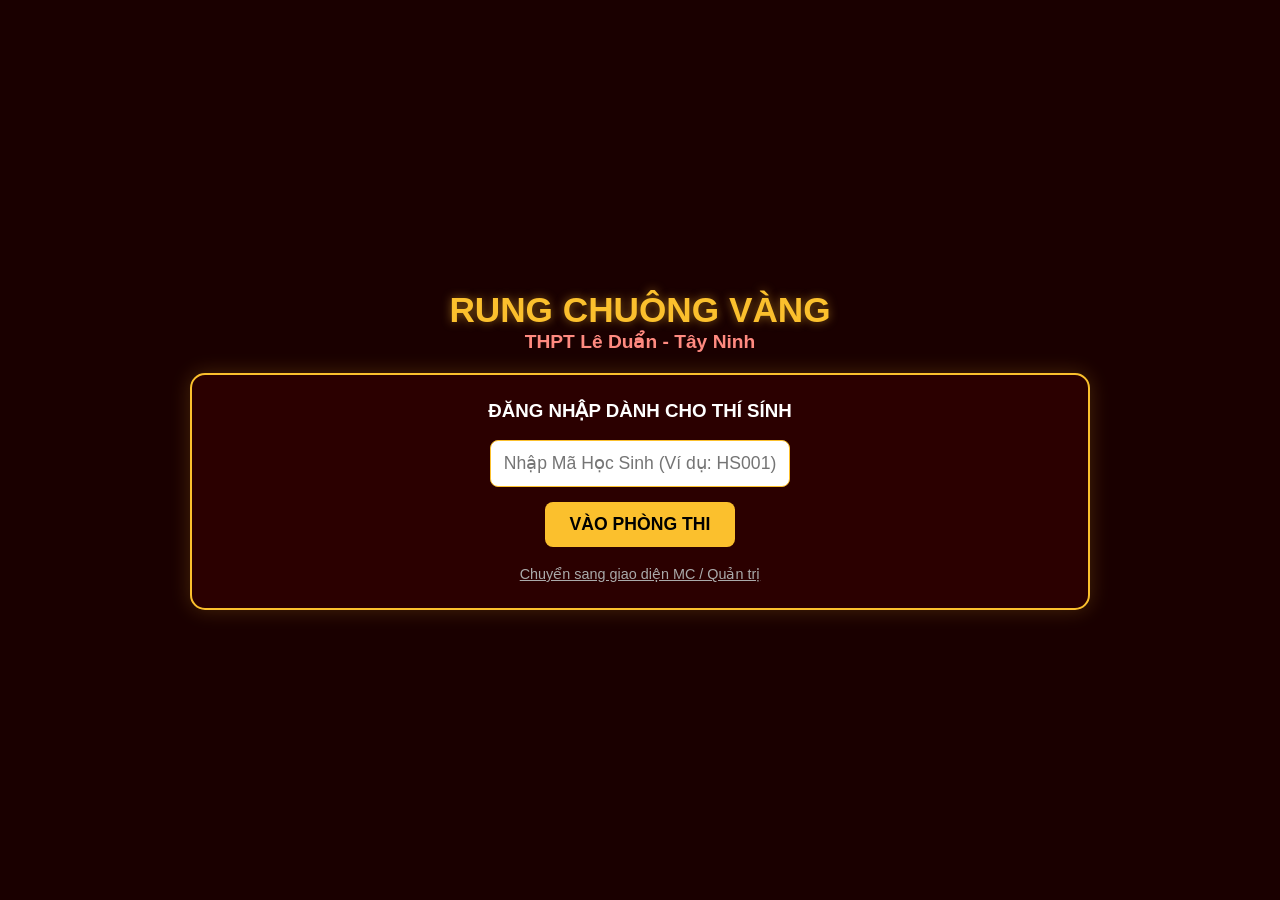
==== index.html @ fefe7822 "Add files via upload" ====
<!DOCTYPE html>
<html lang="vi">
<head>
  <meta charset="UTF-8">
  <meta name="viewport" content="width=device-width, initial-scale=1.0">
  <title>Rung Chuông Vàng - THPT Lê Duẩn</title>
  <style>
    :root {
      --primary: #d32f2f;
      --secondary: #fbc02d;
      --bg: #1a0000;
      --card-bg: #2b0000;
      --text: #ffffff;
    }
    * { box-sizing: border-box; margin: 0; padding: 0; font-family: 'Segoe UI', Tahoma, Geneva, Verdana, sans-serif; }
    body { background: var(--bg); color: var(--text); min-height: 100vh; display: flex; flex-direction: column; align-items: center; justify-content: center; }

    /* Header Gameshow */
    header { text-align: center; margin-bottom: 20px; }
    header h1 { color: var(--secondary); font-size: 2.2rem; text-shadow: 0 0 10px rgba(251, 192, 45, 0.5); text-transform: uppercase; }
    header h2 { font-size: 1.2rem; color: #ff8a80; }

    /* Cards */
    .container { width: 90%; max-width: 900px; background: var(--card-bg); border: 2px solid var(--secondary); border-radius: 15px; padding: 25px; box-shadow: 0 0 20px rgba(251, 192, 45, 0.2); }
    .hidden { display: none !important; }

    /* Login Form */
    .login-box { text-align: center; }
    .login-box input { padding: 12px; font-size: 1.1rem; border-radius: 8px; border: 1px solid var(--secondary); margin-bottom: 15px; width: 80%; max-width: 300px; text-align: center; }
    .btn { padding: 12px 25px; font-size: 1.1rem; font-weight: bold; background: var(--secondary); color: #000; border: none; border-radius: 8px; cursor: pointer; transition: 0.2s; }
    .btn:hover { background: #fdd835; transform: scale(1.05); }

    /* Timer */
    .timer-container { display: flex; justify-content: center; align-items: center; margin: 15px 0; }
    .timer-circle { width: 80px; height: 80px; border-radius: 50%; background: var(--primary); border: 4px solid var(--secondary); display: flex; justify-content: center; align-items: center; font-size: 2rem; font-weight: bold; color: var(--secondary); animation: pulse 1s infinite alternate; }
    @keyframes pulse { from { box-shadow: 0 0 5px var(--secondary); } to { box-shadow: 0 0 20px var(--secondary); } }

    /* Question Screen */
    .question-box { font-size: 1.3rem; margin-bottom: 20px; background: rgba(255,255,255,0.1); padding: 15px; border-radius: 8px; min-height: 80px; display: flex; align-items: center; justify-content: center; text-align: center; }
    .options-grid { display: grid; grid-template-columns: 1fr 1fr; gap: 15px; }
    .option-btn { padding: 15px; font-size: 1.1rem; background: rgba(255,255,255,0.05); border: 2px solid #555; color: white; border-radius: 8px; cursor: pointer; text-align: left; transition: 0.2s; }
    .option-btn:hover:not(:disabled) { border-color: var(--secondary); background: rgba(251, 192, 45, 0.2); }
    .option-btn.selected { background: var(--secondary); color: black; font-weight: bold; }

    /* Status Screen */
    .status-msg { text-align: center; font-size: 1.5rem; padding: 20px; color: var(--secondary); }
    .eliminated { color: #ff5252; font-weight: bold; }

    /* MC Dashboard Grid */
    .mc-grid { display: grid; grid-template-columns: repeat(10, 1fr); gap: 5px; margin-top: 15px; }
    .student-node { padding: 8px 2px; text-align: center; font-size: 0.75rem; border-radius: 4px; background: #333; }
    .student-node.active { background: #2e7d32; color: white; }
    .student-node.out { background: #c62828; color: #ffcdd2; text-decoration: line-through; }

    @media (max-width: 600px) {
      .options-grid { grid-template-columns: 1fr; }
      .mc-grid { grid-template-columns: repeat(5, 1fr); }
    }
  </style>
</head>
<body>

  <header>
    <h1>Rung Chuông Vàng</h1>
    <h2>THPT Lê Duẩn - Tây Ninh</h2>
  </header>

  <div class="container">
    <!-- 1. ĐĂNG NHẬP -->
    <div id="screen-login" class="login-box">
      <h3>ĐĂNG NHẬP DÀNH CHO THÍ SÍNH</h3>
      <br>
      <input type="text" id="input-maHS" placeholder="Nhập Mã Học Sinh (Ví dụ: HS001)" />
      <br>
      <button class="btn" onclick="login()">VÀO PHÒNG THI</button>
      <br><br>
      <a href="#" onclick="switchRole('mc')" style="color: #aaa; font-size: 0.9rem;">Chuyển sang giao diện MC / Quản trị</a>
    </div>

    <!-- 2. PHÒNG CHỜ THÍ SINH -->
    <div id="screen-waiting" class="status-msg hidden">
      <p>Chào mừng <span id="student-name" style="color:white;"></span>!</p>
      <p>Bạn đã vào phòng chờ. Vui lòng đợi MC bắt đầu hội thi...</p>
    </div>

    <!-- 3. MÀN HÌNH CÂU HỎI (HỌC SINH) -->
    <div id="screen-game" class="hidden">
      <div style="display: flex; justify-content: space-between; align-items: center;">
        <span id="student-info" style="font-weight: bold;"></span>
        <span id="game-round" style="color: var(--secondary); font-weight: bold;"></span>
      </div>
      
      <div class="timer-container">
        <div class="timer-circle" id="timer">10</div>
      </div>

      <div class="question-box" id="question-text">Đang tải câu hỏi...</div>

      <div class="options-grid">
        <button class="option-btn" id="opt-A" onclick="selectAnswer('A')">A. </button>
        <button class="option-btn" id="opt-B" onclick="selectAnswer('B')">B. </button>
        <button class="option-btn" id="opt-C" onclick="selectAnswer('C')">C. </button>
        <button class="option-btn" id="opt-D" onclick="selectAnswer('D')">D. </button>
      </div>
    </div>

    <!-- 4. THÔNG BÁO BỊ LOẠI -->
    <div id="screen-eliminated" class="status-msg hidden">
      <p class="eliminated">RẤT TIẾC! BẠN ĐÃ BỊ LOẠI KHỎI SÀN ĐẤU.</p>
      <p style="font-size: 1rem; color: #ccc; margin-top: 10px;">Hãy tiếp tục theo dõi các thí sinh còn lại cổ vũ hội thi!</p>
    </div>

    <!-- 5. MC DASHBOARD -->
    <div id="screen-mc" class="hidden">
      <h3 style="text-align: center; color: var(--secondary);">BẢNG ĐIỀU KHIỂN MC / QUẢN TRỊ</h3>
      <br>
      <div style="display: flex; gap: 10px; justify-content: center; flex-wrap: wrap;">
        <button class="btn" onclick="sendMcCmd('setGameStatus', 'PHONG_CHO')">Mở Phòng Cho</button>
        <button class="btn" onclick="sendMcCmd('setGameStatus', 'VONG_1')">Bắt Đầu Vòng 1</button>
        <button class="btn" onclick="sendMcCmd('setGameStatus', 'CHUNG_KET')">Bắt Đầu Chung Kết</button>
        <button class="btn" onclick="sendMcCmd('nextQuestion', '')">Qua Câu Tiếp Theo</button>
        <button class="btn" style="background:#c62828; color:white;" onclick="sendMcCmd('setGameStatus', 'KET_THUC')">Kết Thúc</button>
      </div>

      <hr style="margin: 20px 0; border-color: #555;">

      <div id="mc-question-info" style="background: rgba(255,255,255,0.05); padding: 10px; border-radius: 8px;">
        <p><strong>Câu hỏi hiện tại:</strong> <span id="mc-q-text">Chưa bắt đầu</span></p>
        <p style="color: #4caf50; font-weight: bold; margin-top: 5px;">Đáp án đúng: <span id="mc-q-ans">--</span></p>
      </div>

      <h4 style="margin-top: 15px;">Thống kê 100 thí sinh (<span id="mc-active-count" style="color: #4caf50;">0</span>/100 còn lại):</h4>
      <div class="mc-grid" id="mc-student-grid"></div>
    </div>
  </div>

  <script>
    // CẤU HÌNH WEB APP URL TỪ GOOGLE APPS SCRIPT
    const API_URL = "https://script.google.com/macros/s/AKfycbxqua5jHzPLiLduqP_1vqbJM1KBpzj8KWPZGkb1qnFoPgWL-9iX9zDyUSNIQiLd5U0pBw/exec";

    let currentStudent = null;
    let selectedAns = null;
    let currentQId = null;
    let pollInterval = null;
    let timerInterval = null;
    let isMC = false;

    // Chống gian lận: Phát hiện học sinh chuyển Tab/Thoát màn hình
    document.addEventListener("visibilitychange", function() {
      if (document.hidden && currentStudent && !isMC) {
        alert("CẢNH BÁO: Bạn đã rời màn hình thi! Hệ thống đã ghi nhận.");
      }
    });

    function switchRole(role) {
      if (role === 'mc') {
        isMC = true;
        showScreen('screen-mc');
        startPolling();
      }
    }

    async function login() {
      const maHS = document.getElementById("input-maHS").value.trim();
      if (!maHS) return alert("Vui lòng nhập Mã học sinh!");

      const res = await fetch(`${API_URL}?action=login&maHS=${maHS}`).then(r => r.json());
      if (res.status === "success") {
        currentStudent = res.student;
        document.getElementById("student-name").innerText = `${currentStudent.ten} (${currentStudent.lop})`;
        document.getElementById("student-info").innerText = `${currentStudent.ten} - ${currentStudent.maHS}`;
        showScreen('screen-waiting');
        startPolling();
      } else {
        alert(res.message);
      }
    }

    function startPolling() {
      if (pollInterval) clearInterval(pollInterval);
      pollInterval = setInterval(fetchGameState, 1500); // Check state mỗi 1.5 giây
    }

    async function fetchGameState() {
      if (isMC) {
        const data = await fetch(`${API_URL}?action=getMcDashboard`).then(r => r.json());
        if (data.status === "success") updateMcView(data);
        return;
      }

      const maHS = currentStudent ? currentStudent.maHS : "";
      const data = await fetch(`${API_URL}?action=getGameState&maHS=${maHS}`).then(r => r.json());

      if (data.status === "success") {
        if (data.studentStatus === "DA_LOAI") {
          showScreen('screen-eliminated');
          return;
        }

        if (data.gameStatus === "PHONG_CHO") {
          showScreen('screen-waiting');
        } else if (data.gameStatus === "VONG_1" || data.gameStatus === "CHUNG_KET") {
          showScreen('screen-game');
          document.getElementById("game-round").innerText = data.gameStatus === "VONG_1" ? "VÒNG 1" : "VÒNG CHUNG KẾT";
          updateQuestion(data);
        } else if (data.gameStatus === "KET_THUC") {
          alert("Hội thi đã kết thúc!");
        }
      }
    }

    function updateQuestion(data) {
      if (!data.question) return;

      if (currentQId !== data.question.id) {
        // Đổi câu hỏi mới -> Reset timer và lựa chọn
        currentQId = data.question.id;
        selectedAns = null;
        resetOptionStyles();

        document.getElementById("question-text").innerText = `Câu ${data.question.id}: ${data.question.noiDung}`;
        document.getElementById("opt-A").innerText = data.question.a;
        document.getElementById("opt-B").innerText = data.question.b;
        document.getElementById("opt-C").innerText = data.question.c;
        document.getElementById("opt-D").innerText = data.question.d;

        startTimer(data.startTime, data.serverTime);
      }
    }

    function startTimer(startTimeMs, serverTimeMs) {
      if (timerInterval) clearInterval(timerInterval);
      
      const duration = 10; // 10 giây
      
      timerInterval = setInterval(() => {
        const now = Date.now();
        const elapsed = Math.floor((now - startTimeMs) / 1000);
        const remaining = duration - elapsed;

        if (remaining >= 0) {
          document.getElementById("timer").innerText = remaining;
        } else {
          document.getElementById("timer").innerText = "0";
          clearInterval(timerInterval);
          disableOptions(); // Hết giờ khóa chọn
        }
      }, 500);
    }

    async function selectAnswer(ans) {
      if (selectedAns) return; // Chỉ được chọn 1 lần
      selectedAns = ans;

      // Highlight nút chọn
      document.getElementById(`opt-${ans}`).classList.add("selected");
      disableOptions();

      // Nộp đáp án lên Server
      await fetch(`${API_URL}?action=submitAnswer&maHS=${currentStudent.maHS}&questionId=${currentQId}&answer=${ans}`);
    }

    function resetOptionStyles() {
      ['A', 'B', 'C', 'D'].forEach(opt => {
        const btn = document.getElementById(`opt-${opt}`);
        btn.classList.remove("selected");
        btn.disabled = false;
      });
    }

    function disableOptions() {
      ['A', 'B', 'C', 'D'].forEach(opt => {
        document.getElementById(`opt-${opt}`).disabled = true;
      });
    }

    // Các hàm MC Control
    async function sendMcCmd(cmd, param) {
      await fetch(`${API_URL}?action=mcAction&cmd=${cmd}&param=${param}`);
      fetchGameState();
    }

    function updateMcView(data) {
      if (data.currentQuestion) {
        document.getElementById("mc-q-text").innerText = `Câu ${data.currentQuestion.id}: ${data.currentQuestion.noiDung}`;
        document.getElementById("mc-q-ans").innerText = data.currentQuestion.dapAnDung;
      }

      const grid = document.getElementById("mc-student-grid");
      grid.innerHTML = "";
      let activeCount = 0;

      data.students.forEach(s => {
        const div = document.createElement("div");
        const isActive = s.trangThai === "DANG_THI";
        if (isActive) activeCount++;

        div.className = `student-node ${isActive ? 'active' : 'out'}`;
        div.innerText = s.maHS;
        div.title = `${s.ten} - ${s.lop} (${s.diem} điểm)`;
        grid.appendChild(div);
      });

      document.getElementById("mc-active-count").innerText = activeCount;
    }

    function showScreen(screenId) {
      ['screen-login', 'screen-waiting', 'screen-game', 'screen-eliminated', 'screen-mc'].forEach(id => {
        document.getElementById(id).classList.add('hidden');
      });
      document.getElementById(screenId).classList.remove('hidden');
    }
  </script>
</body>
</html>
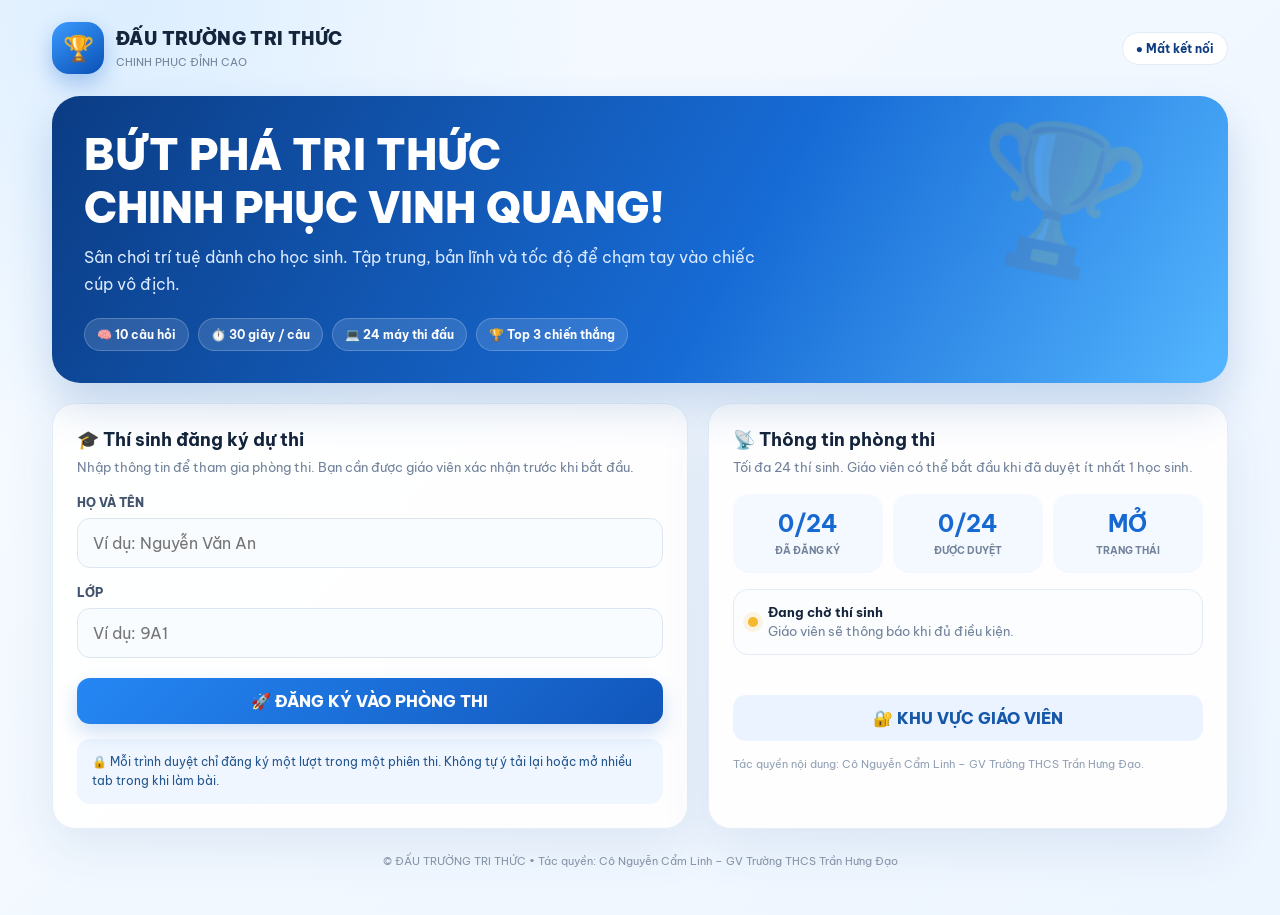
==== commit a00f46e3: "Add files via upload" ====
--- a/index.html
+++ b/index.html
@@ -1,315 +1,103 @@
-<!DOCTYPE html>
-<html lang="vi">
-<head>
-  <meta charset="UTF-8">
-  <meta name="viewport" content="width=device-width, initial-scale=1.0">
-  <title>Rung Chuông Vàng - THPT Lê Duẩn</title>
-  <style>
-    :root {
-      --primary: #d32f2f;
-      --secondary: #fbc02d;
-      --bg: #1a0000;
-      --card-bg: #2b0000;
-      --text: #ffffff;
-    }
-    * { box-sizing: border-box; margin: 0; padding: 0; font-family: 'Segoe UI', Tahoma, Geneva, Verdana, sans-serif; }
-    body { background: var(--bg); color: var(--text); min-height: 100vh; display: flex; flex-direction: column; align-items: center; justify-content: center; }
-
-    /* Header Gameshow */
-    header { text-align: center; margin-bottom: 20px; }
-    header h1 { color: var(--secondary); font-size: 2.2rem; text-shadow: 0 0 10px rgba(251, 192, 45, 0.5); text-transform: uppercase; }
-    header h2 { font-size: 1.2rem; color: #ff8a80; }
-
-    /* Cards */
-    .container { width: 90%; max-width: 900px; background: var(--card-bg); border: 2px solid var(--secondary); border-radius: 15px; padding: 25px; box-shadow: 0 0 20px rgba(251, 192, 45, 0.2); }
-    .hidden { display: none !important; }
-
-    /* Login Form */
-    .login-box { text-align: center; }
-    .login-box input { padding: 12px; font-size: 1.1rem; border-radius: 8px; border: 1px solid var(--secondary); margin-bottom: 15px; width: 80%; max-width: 300px; text-align: center; }
-    .btn { padding: 12px 25px; font-size: 1.1rem; font-weight: bold; background: var(--secondary); color: #000; border: none; border-radius: 8px; cursor: pointer; transition: 0.2s; }
-    .btn:hover { background: #fdd835; transform: scale(1.05); }
-
-    /* Timer */
-    .timer-container { display: flex; justify-content: center; align-items: center; margin: 15px 0; }
-    .timer-circle { width: 80px; height: 80px; border-radius: 50%; background: var(--primary); border: 4px solid var(--secondary); display: flex; justify-content: center; align-items: center; font-size: 2rem; font-weight: bold; color: var(--secondary); animation: pulse 1s infinite alternate; }
-    @keyframes pulse { from { box-shadow: 0 0 5px var(--secondary); } to { box-shadow: 0 0 20px var(--secondary); } }
-
-    /* Question Screen */
-    .question-box { font-size: 1.3rem; margin-bottom: 20px; background: rgba(255,255,255,0.1); padding: 15px; border-radius: 8px; min-height: 80px; display: flex; align-items: center; justify-content: center; text-align: center; }
-    .options-grid { display: grid; grid-template-columns: 1fr 1fr; gap: 15px; }
-    .option-btn { padding: 15px; font-size: 1.1rem; background: rgba(255,255,255,0.05); border: 2px solid #555; color: white; border-radius: 8px; cursor: pointer; text-align: left; transition: 0.2s; }
-    .option-btn:hover:not(:disabled) { border-color: var(--secondary); background: rgba(251, 192, 45, 0.2); }
-    .option-btn.selected { background: var(--secondary); color: black; font-weight: bold; }
-
-    /* Status Screen */
-    .status-msg { text-align: center; font-size: 1.5rem; padding: 20px; color: var(--secondary); }
-    .eliminated { color: #ff5252; font-weight: bold; }
-
-    /* MC Dashboard Grid */
-    .mc-grid { display: grid; grid-template-columns: repeat(10, 1fr); gap: 5px; margin-top: 15px; }
-    .student-node { padding: 8px 2px; text-align: center; font-size: 0.75rem; border-radius: 4px; background: #333; }
-    .student-node.active { background: #2e7d32; color: white; }
-    .student-node.out { background: #c62828; color: #ffcdd2; text-decoration: line-through; }
-
-    @media (max-width: 600px) {
-      .options-grid { grid-template-columns: 1fr; }
-      .mc-grid { grid-template-columns: repeat(5, 1fr); }
-    }
-  </style>
-</head>
-<body>
-
-  <header>
-    <h1>Rung Chuông Vàng</h1>
-    <h2>THPT Lê Duẩn - Tây Ninh</h2>
-  </header>
-
-  <div class="container">
-    <!-- 1. ĐĂNG NHẬP -->
-    <div id="screen-login" class="login-box">
-      <h3>ĐĂNG NHẬP DÀNH CHO THÍ SÍNH</h3>
-      <br>
-      <input type="text" id="input-maHS" placeholder="Nhập Mã Học Sinh (Ví dụ: HS001)" />
-      <br>
-      <button class="btn" onclick="login()">VÀO PHÒNG THI</button>
-      <br><br>
-      <a href="#" onclick="switchRole('mc')" style="color: #aaa; font-size: 0.9rem;">Chuyển sang giao diện MC / Quản trị</a>
-    </div>
-
-    <!-- 2. PHÒNG CHỜ THÍ SINH -->
-    <div id="screen-waiting" class="status-msg hidden">
-      <p>Chào mừng <span id="student-name" style="color:white;"></span>!</p>
-      <p>Bạn đã vào phòng chờ. Vui lòng đợi MC bắt đầu hội thi...</p>
-    </div>
-
-    <!-- 3. MÀN HÌNH CÂU HỎI (HỌC SINH) -->
-    <div id="screen-game" class="hidden">
-      <div style="display: flex; justify-content: space-between; align-items: center;">
-        <span id="student-info" style="font-weight: bold;"></span>
-        <span id="game-round" style="color: var(--secondary); font-weight: bold;"></span>
-      </div>
-      
-      <div class="timer-container">
-        <div class="timer-circle" id="timer">10</div>
-      </div>
-
-      <div class="question-box" id="question-text">Đang tải câu hỏi...</div>
-
-      <div class="options-grid">
-        <button class="option-btn" id="opt-A" onclick="selectAnswer('A')">A. </button>
-        <button class="option-btn" id="opt-B" onclick="selectAnswer('B')">B. </button>
-        <button class="option-btn" id="opt-C" onclick="selectAnswer('C')">C. </button>
-        <button class="option-btn" id="opt-D" onclick="selectAnswer('D')">D. </button>
-      </div>
-    </div>
-
-    <!-- 4. THÔNG BÁO BỊ LOẠI -->
-    <div id="screen-eliminated" class="status-msg hidden">
-      <p class="eliminated">RẤT TIẾC! BẠN ĐÃ BỊ LOẠI KHỎI SÀN ĐẤU.</p>
-      <p style="font-size: 1rem; color: #ccc; margin-top: 10px;">Hãy tiếp tục theo dõi các thí sinh còn lại cổ vũ hội thi!</p>
-    </div>
-
-    <!-- 5. MC DASHBOARD -->
-    <div id="screen-mc" class="hidden">
-      <h3 style="text-align: center; color: var(--secondary);">BẢNG ĐIỀU KHIỂN MC / QUẢN TRỊ</h3>
-      <br>
-      <div style="display: flex; gap: 10px; justify-content: center; flex-wrap: wrap;">
-        <button class="btn" onclick="sendMcCmd('setGameStatus', 'PHONG_CHO')">Mở Phòng Cho</button>
-        <button class="btn" onclick="sendMcCmd('setGameStatus', 'VONG_1')">Bắt Đầu Vòng 1</button>
-        <button class="btn" onclick="sendMcCmd('setGameStatus', 'CHUNG_KET')">Bắt Đầu Chung Kết</button>
-        <button class="btn" onclick="sendMcCmd('nextQuestion', '')">Qua Câu Tiếp Theo</button>
-        <button class="btn" style="background:#c62828; color:white;" onclick="sendMcCmd('setGameStatus', 'KET_THUC')">Kết Thúc</button>
-      </div>
-
-      <hr style="margin: 20px 0; border-color: #555;">
-
-      <div id="mc-question-info" style="background: rgba(255,255,255,0.05); padding: 10px; border-radius: 8px;">
-        <p><strong>Câu hỏi hiện tại:</strong> <span id="mc-q-text">Chưa bắt đầu</span></p>
-        <p style="color: #4caf50; font-weight: bold; margin-top: 5px;">Đáp án đúng: <span id="mc-q-ans">--</span></p>
-      </div>
-
-      <h4 style="margin-top: 15px;">Thống kê 100 thí sinh (<span id="mc-active-count" style="color: #4caf50;">0</span>/100 còn lại):</h4>
-      <div class="mc-grid" id="mc-student-grid"></div>
-    </div>
-  </div>
-
-  <script>
-    // CẤU HÌNH WEB APP URL TỪ GOOGLE APPS SCRIPT
-    const API_URL = "https://script.google.com/macros/s/AKfycbxqua5jHzPLiLduqP_1vqbJM1KBpzj8KWPZGkb1qnFoPgWL-9iX9zDyUSNIQiLd5U0pBw/exec";
-
-    let currentStudent = null;
-    let selectedAns = null;
-    let currentQId = null;
-    let pollInterval = null;
-    let timerInterval = null;
-    let isMC = false;
-
-    // Chống gian lận: Phát hiện học sinh chuyển Tab/Thoát màn hình
-    document.addEventListener("visibilitychange", function() {
-      if (document.hidden && currentStudent && !isMC) {
-        alert("CẢNH BÁO: Bạn đã rời màn hình thi! Hệ thống đã ghi nhận.");
-      }
-    });
-
-    function switchRole(role) {
-      if (role === 'mc') {
-        isMC = true;
-        showScreen('screen-mc');
-        startPolling();
-      }
-    }
-
-    async function login() {
-      const maHS = document.getElementById("input-maHS").value.trim();
-      if (!maHS) return alert("Vui lòng nhập Mã học sinh!");
-
-      const res = await fetch(`${API_URL}?action=login&maHS=${maHS}`).then(r => r.json());
-      if (res.status === "success") {
-        currentStudent = res.student;
-        document.getElementById("student-name").innerText = `${currentStudent.ten} (${currentStudent.lop})`;
-        document.getElementById("student-info").innerText = `${currentStudent.ten} - ${currentStudent.maHS}`;
-        showScreen('screen-waiting');
-        startPolling();
-      } else {
-        alert(res.message);
-      }
-    }
-
-    function startPolling() {
-      if (pollInterval) clearInterval(pollInterval);
-      pollInterval = setInterval(fetchGameState, 1500); // Check state mỗi 1.5 giây
-    }
-
-    async function fetchGameState() {
-      if (isMC) {
-        const data = await fetch(`${API_URL}?action=getMcDashboard`).then(r => r.json());
-        if (data.status === "success") updateMcView(data);
-        return;
-      }
-
-      const maHS = currentStudent ? currentStudent.maHS : "";
-      const data = await fetch(`${API_URL}?action=getGameState&maHS=${maHS}`).then(r => r.json());
-
-      if (data.status === "success") {
-        if (data.studentStatus === "DA_LOAI") {
-          showScreen('screen-eliminated');
-          return;
-        }
-
-        if (data.gameStatus === "PHONG_CHO") {
-          showScreen('screen-waiting');
-        } else if (data.gameStatus === "VONG_1" || data.gameStatus === "CHUNG_KET") {
-          showScreen('screen-game');
-          document.getElementById("game-round").innerText = data.gameStatus === "VONG_1" ? "VÒNG 1" : "VÒNG CHUNG KẾT";
-          updateQuestion(data);
-        } else if (data.gameStatus === "KET_THUC") {
-          alert("Hội thi đã kết thúc!");
-        }
-      }
-    }
-
-    function updateQuestion(data) {
-      if (!data.question) return;
-
-      if (currentQId !== data.question.id) {
-        // Đổi câu hỏi mới -> Reset timer và lựa chọn
-        currentQId = data.question.id;
-        selectedAns = null;
-        resetOptionStyles();
-
-        document.getElementById("question-text").innerText = `Câu ${data.question.id}: ${data.question.noiDung}`;
-        document.getElementById("opt-A").innerText = data.question.a;
-        document.getElementById("opt-B").innerText = data.question.b;
-        document.getElementById("opt-C").innerText = data.question.c;
-        document.getElementById("opt-D").innerText = data.question.d;
-
-        startTimer(data.startTime, data.serverTime);
-      }
-    }
-
-    function startTimer(startTimeMs, serverTimeMs) {
-      if (timerInterval) clearInterval(timerInterval);
-      
-      const duration = 10; // 10 giây
-      
-      timerInterval = setInterval(() => {
-        const now = Date.now();
-        const elapsed = Math.floor((now - startTimeMs) / 1000);
-        const remaining = duration - elapsed;
-
-        if (remaining >= 0) {
-          document.getElementById("timer").innerText = remaining;
-        } else {
-          document.getElementById("timer").innerText = "0";
-          clearInterval(timerInterval);
-          disableOptions(); // Hết giờ khóa chọn
-        }
-      }, 500);
-    }
-
-    async function selectAnswer(ans) {
-      if (selectedAns) return; // Chỉ được chọn 1 lần
-      selectedAns = ans;
-
-      // Highlight nút chọn
-      document.getElementById(`opt-${ans}`).classList.add("selected");
-      disableOptions();
-
-      // Nộp đáp án lên Server
-      await fetch(`${API_URL}?action=submitAnswer&maHS=${currentStudent.maHS}&questionId=${currentQId}&answer=${ans}`);
-    }
-
-    function resetOptionStyles() {
-      ['A', 'B', 'C', 'D'].forEach(opt => {
-        const btn = document.getElementById(`opt-${opt}`);
-        btn.classList.remove("selected");
-        btn.disabled = false;
-      });
-    }
-
-    function disableOptions() {
-      ['A', 'B', 'C', 'D'].forEach(opt => {
-        document.getElementById(`opt-${opt}`).disabled = true;
-      });
-    }
-
-    // Các hàm MC Control
-    async function sendMcCmd(cmd, param) {
-      await fetch(`${API_URL}?action=mcAction&cmd=${cmd}&param=${param}`);
-      fetchGameState();
-    }
-
-    function updateMcView(data) {
-      if (data.currentQuestion) {
-        document.getElementById("mc-q-text").innerText = `Câu ${data.currentQuestion.id}: ${data.currentQuestion.noiDung}`;
-        document.getElementById("mc-q-ans").innerText = data.currentQuestion.dapAnDung;
-      }
-
-      const grid = document.getElementById("mc-student-grid");
-      grid.innerHTML = "";
-      let activeCount = 0;
-
-      data.students.forEach(s => {
-        const div = document.createElement("div");
-        const isActive = s.trangThai === "DANG_THI";
-        if (isActive) activeCount++;
-
-        div.className = `student-node ${isActive ? 'active' : 'out'}`;
-        div.innerText = s.maHS;
-        div.title = `${s.ten} - ${s.lop} (${s.diem} điểm)`;
-        grid.appendChild(div);
-      });
-
-      document.getElementById("mc-active-count").innerText = activeCount;
-    }
-
-    function showScreen(screenId) {
-      ['screen-login', 'screen-waiting', 'screen-game', 'screen-eliminated', 'screen-mc'].forEach(id => {
-        document.getElementById(id).classList.add('hidden');
-      });
-      document.getElementById(screenId).classList.remove('hidden');
-    }
-  </script>
-</body>
-</html>+<!DOCTYPE html>
+<html lang="vi">
+<head>
+<meta charset="UTF-8"><meta name="viewport" content="width=device-width,initial-scale=1">
+<meta name="theme-color" content="#1266d5">
+<title>Tin Học GV Ng Cẩm Linh</title>
+<link rel="preconnect" href="https://fonts.googleapis.com">
+<link href="https://fonts.googleapis.com/css2?family=Be+Vietnam+Pro:wght@400;500;600;700;800;900&display=swap" rel="stylesheet">
+<style>
+:root{--blue:#1769d2;--deep:#0d3c83;--sky:#eaf4ff;--ink:#14243b;--muted:#71829a;--line:#e3ebf5;--white:#fff;--green:#16a36a;--red:#e34d5b;--gold:#f6b928;--shadow:0 18px 50px #174d8b18}
+*{box-sizing:border-box}body{margin:0;font-family:'Be Vietnam Pro',sans-serif;color:var(--ink);background:radial-gradient(circle at 10% 0,#dceeff 0,transparent 32%),linear-gradient(135deg,#f7fbff,#edf5ff);min-height:100vh}
+button,input,select{font:inherit}button{cursor:pointer;border:0}.hidden{display:none!important}.wrap{max-width:1220px;margin:auto;padding:22px}.top{display:flex;align-items:center;justify-content:space-between;gap:14px;margin-bottom:22px}.brand{display:flex;align-items:center;gap:12px}.logo{width:52px;height:52px;border-radius:17px;background:linear-gradient(145deg,#3b9bff,#0950b5);color:#fff;display:grid;place-items:center;font-size:25px;box-shadow:0 9px 22px #1769d255}.brand h1{font-size:18px;margin:0;font-weight:900;letter-spacing:.4px}.brand small{color:var(--muted);font-size:11px}.pill{padding:8px 13px;border-radius:30px;background:#fff;border:1px solid var(--line);font-size:12px;color:var(--deep);font-weight:700}.hero{background:linear-gradient(120deg,#0b3c84,#176bd5 58%,#54b6ff);color:#fff;border-radius:28px;padding:32px;position:relative;overflow:hidden;box-shadow:0 22px 45px #1556a633}.hero:after{content:"🏆";position:absolute;right:7%;top:10px;font-size:140px;opacity:.15;transform:rotate(12deg)}.hero h2{font-size:clamp(25px,4vw,42px);margin:0 0 10px;font-weight:900;max-width:720px}.hero p{margin:0;color:#dbeaff;max-width:680px;line-height:1.7}.hero-tags{display:flex;gap:9px;flex-wrap:wrap;margin-top:20px}.hero-tags span{background:#ffffff20;border:1px solid #ffffff35;padding:8px 12px;border-radius:30px;font-size:12px;font-weight:700}
+.grid{display:grid;grid-template-columns:1.1fr .9fr;gap:20px;margin-top:20px}.card{background:#ffffffed;border:1px solid #e4edf8;border-radius:23px;padding:24px;box-shadow:var(--shadow)}.card h3{margin:0 0 6px;font-size:18px}.sub{color:var(--muted);font-size:13px;line-height:1.6}.field{margin-top:17px}.field label{display:block;font-size:12px;font-weight:800;margin-bottom:8px;color:#42546d}.field input,.field select{width:100%;border:1px solid #dce6f2;border-radius:13px;padding:14px 15px;outline:none;background:#f9fcff;color:var(--ink)}.field input:focus,.field select:focus{border-color:#5b9be9;box-shadow:0 0 0 4px #1769d215}.btn{padding:13px 18px;border-radius:13px;font-weight:800;transition:.2s;display:inline-flex;align-items:center;justify-content:center;gap:8px}.btn:hover{transform:translateY(-2px)}.primary{background:linear-gradient(135deg,#2587f4,#1156bb);color:white;box-shadow:0 9px 20px #1769d233}.soft{background:#eaf3ff;color:#1557a8}.danger{background:#fff0f1;color:#c13c4b}.success{background:#e8f8f0;color:#13784c}.full{width:100%;margin-top:20px}.notice{padding:13px 15px;border-radius:13px;background:#eff6ff;color:#24568e;font-size:12px;line-height:1.6;margin-top:15px}.status{display:flex;align-items:center;gap:10px;padding:14px;border:1px solid var(--line);border-radius:15px;margin-top:16px;background:#fbfdff}.dot{width:10px;height:10px;border-radius:50%;background:#f5b82e;box-shadow:0 0 0 5px #f5b82e22}.status strong{display:block;font-size:13px}.status small{color:var(--muted)}.stats{display:grid;grid-template-columns:repeat(3,1fr);gap:10px;margin-top:16px}.stat{padding:15px;border-radius:16px;background:#f4f8ff;text-align:center}.stat b{font-size:23px;color:var(--blue);display:block}.stat small{font-size:10px;color:var(--muted);font-weight:700}
+.waiting{text-align:center;padding:35px 20px}.pulse{width:74px;height:74px;margin:0 auto 18px;border-radius:24px;background:linear-gradient(145deg,#dff0ff,#fff);display:grid;place-items:center;font-size:34px;box-shadow:0 10px 30px #1769d222;animation:bob 2s infinite}@keyframes bob{50%{transform:translateY(-7px)}}.waiting h2{margin:0 0 8px}.waiting p{color:var(--muted);font-size:13px}
+.exam-head{display:flex;align-items:center;justify-content:space-between;gap:12px;flex-wrap:wrap}.student-chip{background:#edf5ff;border-radius:13px;padding:10px 14px;font-size:12px;font-weight:800;color:#1757a6}.timer{width:88px;height:88px;border-radius:50%;background:conic-gradient(var(--blue) var(--progress,100%),#e7eff9 0);display:grid;place-items:center;position:relative}.timer:before{content:"";position:absolute;inset:7px;border-radius:50%;background:white}.timer b{z-index:1;font-size:25px;color:var(--deep)}.qbar{height:8px;background:#eaf0f8;border-radius:20px;overflow:hidden;margin:20px 0}.qbar span{height:100%;display:block;background:linear-gradient(90deg,#3ba1ff,#1260c6);border-radius:20px;transition:width .3s}.qtitle{font-size:clamp(19px,3vw,27px);line-height:1.5;margin:22px 0;font-weight:800}.answers{display:grid;grid-template-columns:1fr 1fr;gap:13px}.answer{border:2px solid #e4edf8;border-radius:17px;background:#fbfdff;padding:17px;text-align:left;display:flex;gap:12px;align-items:center;min-height:72px;font-weight:700;color:#253b57;transition:.18s}.answer:hover{border-color:#8bbaf1;transform:translateY(-2px)}.answer .letter{width:34px;height:34px;flex:0 0 34px;border-radius:11px;background:#eaf3ff;color:#1765c6;display:grid;place-items:center;font-weight:900}.answer.selected{border-color:#1769d2;background:#edf6ff;box-shadow:0 0 0 3px #1769d21a}.answer:disabled{cursor:default}.exam-foot{display:flex;justify-content:space-between;align-items:center;gap:10px;margin-top:20px}.admin-layout{display:grid;grid-template-columns:220px 1fr;gap:18px}.side{background:linear-gradient(160deg,#0d3c83,#176bd5);border-radius:22px;padding:22px;color:white}.side h3{font-size:15px}.side p{font-size:12px;color:#d6e7ff;line-height:1.6}.admin-main{min-width:0}.toolbar{display:flex;gap:10px;flex-wrap:wrap;align-items:center;justify-content:space-between;margin-bottom:15px}.tablewrap{overflow:auto;border:1px solid var(--line);border-radius:15px}table{width:100%;border-collapse:collapse;min-width:620px}th,td{text-align:left;padding:12px 13px;border-bottom:1px solid #edf1f6;font-size:12px}th{background:#f4f8fd;color:#53667f;font-weight:800}td{background:#fff}.tag{padding:5px 9px;border-radius:30px;font-size:10px;font-weight:800;background:#fff4d8;color:#946500}.tag.ok{background:#e8f8ef;color:#14794d}.tag.no{background:#fff0f1;color:#bf3947}.actions{display:flex;gap:6px}.mini{padding:7px 9px;border-radius:9px;font-size:11px;font-weight:800}.result-podium{display:grid;grid-template-columns:1fr 1.1fr 1fr;gap:12px;align-items:end;margin:25px auto;max-width:760px}.pod{border-radius:20px 20px 14px 14px;text-align:center;padding:20px 10px;background:linear-gradient(180deg,#f5f9ff,#e7f1ff);border:1px solid #dbe9f9}.pod.first{padding-top:35px;background:linear-gradient(180deg,#fff7dc,#ffedaa);min-height:210px}.pod.second{min-height:170px}.pod.third{min-height:145px}.pod .cup{font-size:45px}.pod b{display:block;font-size:13px;margin:8px 0}.pod small{color:#64748b;font-size:11px}.muted{color:var(--muted)}.toast{position:fixed;bottom:20px;left:50%;transform:translate(-50%,20px);background:#14243b;color:#fff;padding:13px 18px;border-radius:13px;font-size:12px;opacity:0;pointer-events:none;transition:.25s;z-index:99;box-shadow:var(--shadow)}.toast.show{opacity:1;transform:translate(-50%,0)}.footer{text-align:center;color:#8493a7;font-size:11px;padding:25px}.copyright{font-size:11px;color:#91a0b4}
+@media(max-width:800px){.grid,.admin-layout{grid-template-columns:1fr}.side{display:none}.answers{grid-template-columns:1fr}.hero{padding:25px}.hero:after{right:-10px;font-size:100px}.wrap{padding:14px}.card{padding:19px}.result-podium{gap:6px}.pod{padding:14px 5px}.pod .cup{font-size:34px}}
+</style></head>
+<body><div class="wrap">
+<header class="top"><div class="brand"><div class="logo">🏆</div><div><h1>ĐẤU TRƯỜNG TRI THỨC</h1><small>CHINH PHỤC ĐỈNH CAO</small></div></div><div class="pill" id="connection">● Đang kết nối</div></header>
+<section id="home">
+  <div class="hero"><h2>BỨT PHÁ TRI THỨC<br>CHINH PHỤC VINH QUANG!</h2><p>Sân chơi trí tuệ dành cho học sinh. Tập trung, bản lĩnh và tốc độ để chạm tay vào chiếc cúp vô địch.</p><div class="hero-tags"><span>🧠 10 câu hỏi</span><span>⏱️ 30 giây / câu</span><span>💻 24 máy thi đấu</span><span>🏆 Top 3 chiến thắng</span></div></div>
+  <div class="grid">
+    <div class="card"><h3>🎓 Thí sinh đăng ký dự thi</h3><div class="sub">Nhập thông tin để tham gia phòng thi. Bạn cần được giáo viên xác nhận trước khi bắt đầu.</div>
+      <div class="field"><label>HỌ VÀ TÊN</label><input id="studentName" maxlength="70" placeholder="Ví dụ: Nguyễn Văn An" autocomplete="name"></div>
+      <div class="field"><label>LỚP</label><input id="studentClass" maxlength="20" placeholder="Ví dụ: 9A1"></div>
+      <button class="btn primary full" id="joinBtn" onclick="joinGame()">🚀 ĐĂNG KÝ VÀO PHÒNG THI</button>
+      <div class="notice">🔒 Mỗi trình duyệt chỉ đăng ký một lượt trong một phiên thi. Không tự ý tải lại hoặc mở nhiều tab trong khi làm bài.</div>
+      <div id="joinStatus" class="status hidden"><span class="dot"></span><div><strong>Đang chờ xác nhận</strong><small>Giữ nguyên trang này để giáo viên duyệt.</small></div></div>
+    </div>
+    <div class="card"><h3>📡 Thông tin phòng thi</h3><div class="sub">Tối đa 24 thí sinh. Giáo viên có thể bắt đầu khi đã duyệt ít nhất 1 học sinh.</div>
+      <div class="stats"><div class="stat"><b id="countJoined">0/24</b><small>ĐÃ ĐĂNG KÝ</small></div><div class="stat"><b id="countApproved">0/24</b><small>ĐƯỢC DUYỆT</small></div><div class="stat"><b id="roomState">MỞ</b><small>TRẠNG THÁI</small></div></div>
+      <div class="status"><span class="dot" id="roomDot"></span><div><strong id="roomMessage">Đang chờ thí sinh</strong><small id="roomSub">Giáo viên sẽ thông báo khi đủ điều kiện.</small></div></div>
+      <div style="margin-top:20px"><button class="btn soft full" onclick="showTeacherLogin()">🔐 KHU VỰC GIÁO VIÊN</button></div>
+      <div class="copyright" style="margin-top:16px">Tác quyền nội dung: Cô Nguyễn Cẩm Linh – GV Trường THCS Trần Hưng Đạo.</div>
+    </div>
+  </div>
+</section>
+
+<section id="waiting" class="card waiting hidden"><div class="pulse">⏳</div><h2 id="waitingTitle">Bạn đã đăng ký thành công!</h2><p id="waitingText">Vui lòng chờ giáo viên xác nhận. Không đóng trình duyệt.</p><div class="pill" id="waitingName">Thí sinh</div></section>
+
+<section id="exam" class="card hidden">
+  <div class="exam-head"><div><div class="student-chip" id="examStudent">👤 Thí sinh</div><div class="sub" style="margin-top:8px" id="examMeta">Câu 1/10 • Đấu trường tri thức</div></div><div style="text-align:center"><div class="timer" id="timer"><b id="timeLeft">30</b></div><small class="muted">GIÂY CÒN LẠI</small></div></div>
+  <div class="qbar"><span id="progress" style="width:10%"></span></div>
+  <div class="qtitle" id="questionText">Đang tải câu hỏi...</div><div class="answers" id="answers"></div>
+  <div class="exam-foot"><span class="sub" id="answerHint">Chọn một đáp án phù hợp.</span><button class="btn primary" id="nextBtn" onclick="submitCurrentAnswer()" disabled>GỬI ĐÁP ÁN →</button></div>
+</section>
+
+<section id="finished" class="card waiting hidden"><div class="pulse">🏁</div><h2>HOÀN THÀNH THỬ THÁCH!</h2><p id="finishedText">Bài thi đã được ghi nhận. Hãy chờ công bố kết quả từ giáo viên.</p><div class="stats"><div class="stat"><b id="finalCorrect">0/10</b><small>SỐ CÂU ĐÚNG</small></div><div class="stat"><b id="finalTime">--</b><small>THỜI GIAN</small></div><div class="stat"><b>✓</b><small>ĐÃ NỘP BÀI</small></div></div></section>
+
+<section id="teacherLogin" class="card hidden" style="max-width:520px;margin:30px auto"><h3>🔐 Đăng nhập giáo viên</h3><p class="sub">Chỉ tài khoản quản trị mới được điều khiển cuộc thi.</p><div class="field"><label>TÊN ĐĂNG NHẬP</label><input id="teacherUser" autocomplete="username" placeholder="Tài khoản giáo viên"></div><div class="field"><label>MẬT KHẨU</label><input id="teacherPass" type="password" autocomplete="current-password" placeholder="Mật khẩu"></div><button class="btn primary full" onclick="teacherLogin()">ĐĂNG NHẬP</button><button class="btn soft full" onclick="goHome()">← Quay lại</button></section>
+
+<section id="teacher" class="hidden">
+  <div class="admin-layout"><aside class="side"><div style="font-size:35px">🎛️</div><h3>TRUNG TÂM ĐIỀU KHIỂN</h3><p>Quản lý phòng thi, phê duyệt thí sinh và điều phối cuộc thi trực tiếp.</p><div style="border-top:1px solid #ffffff35;margin-top:18px;padding-top:15px;font-size:11px">ĐẤU TRƯỜNG TRI THỨC<br>TEACHER CONSOLE</div><button class="btn" style="background:#ffffff20;color:#fff;width:100%;margin-top:25px" onclick="teacherLogout()">Đăng xuất</button></aside>
+  <div class="admin-main">
+    <div class="hero" style="padding:23px 26px"><h2 style="font-size:25px">BẢNG ĐIỀU KHIỂN GIÁO VIÊN</h2><p>Phê duyệt thí sinh và chủ động bắt đầu đồng loạt khi sẵn sàng.</p></div>
+    <div class="stats"><div class="stat"><b id="adminJoined">0/24</b><small>ĐĂNG KÝ</small></div><div class="stat"><b id="adminApproved">0/24</b><small>ĐÃ DUYỆT</small></div><div class="stat"><b id="adminDone">0/24</b><small>ĐÃ HOÀN THÀNH</small></div></div><div class="notice" id="liveProgress">Giáo viên có thể duyệt tối đa 24 thí sinh và bắt đầu khi sẵn sàng.</div>
+    <div class="card" style="margin-top:17px"><div class="toolbar"><div><h3>👥 Danh sách thí sinh</h3><div class="sub">Duyệt hoặc từ chối từng học sinh.</div></div><button class="btn soft" onclick="refreshTeacher()">↻ Làm mới</button></div>
+      <div class="tablewrap"><table><thead><tr><th>#</th><th>HỌ VÀ TÊN</th><th>LỚP</th><th>TRẠNG THÁI</th><th>THAO TÁC</th></tr></thead><tbody id="studentRows"><tr><td colspan="5">Chưa có dữ liệu</td></tr></tbody></table></div>
+      <div class="toolbar" style="margin-top:18px"><div><b>Điều khiển cuộc thi</b><div class="sub" id="adminState">Phòng thi đang mở.</div></div><div class="actions"><button class="btn primary" id="startBtn" onclick="startGame()">🚀 BẮT ĐẦU THI</button><button class="btn danger" onclick="resetGame()">↺ ĐẶT LẠI PHÒNG</button></div></div>
+      <div class="notice">Lưu ý: Giáo viên có thể bắt đầu với bất kỳ số lượng từ 1 đến 24 học sinh đã duyệt. Khi bắt đầu, danh sách dự thi được khóa và máy chủ điều phối thời gian 30 giây cho từng câu.</div>
+    </div>
+    <div class="card" style="margin-top:17px"><div class="toolbar"><div><h3>🏆 Kết quả và bảng xếp hạng</h3><div class="sub">Ưu tiên số câu đúng, sau đó thời gian hoàn thành ngắn hơn.</div></div><button class="btn soft" onclick="refreshTeacher()">Cập nhật kết quả</button></div><div id="leaderboard"><p class="sub">Chưa có kết quả.</p></div></div>
+  </div></div>
+</section>
+<div class="footer">© ĐẤU TRƯỜNG TRI THỨC • Tác quyền: Cô Nguyễn Cẩm Linh – GV Trường THCS Trần Hưng Đạo</div>
+</div><div class="toast" id="toast"></div>
+
+<script>
+/* CẤU HÌNH: dán URL Web App của Google Apps Script sau khi triển khai */
+const API_URL = "https://script.google.com/macros/s/AKfycbyNuNRDDgWuaMIXfVbBpxjjs1BGyyR1X3lTi1_AL3GstCSrj4BApeh8-CeKjC32IDiT/exec";
+const REQUIRED = 24;
+let studentToken = localStorage.getItem("dtt_student_token") || "";
+let teacherToken = sessionStorage.getItem("dtt_teacher_token") || "";
+let studentInfo = null, examState = null, selected = null, timerHandle = null, pollHandle = null, busy = false;
+const $ = id => document.getElementById(id);
+function toast(msg){const el=$("toast");el.textContent=msg;el.classList.add("show");setTimeout(()=>el.classList.remove("show"),3000)}
+function show(id){["home","waiting","exam","finished","teacherLogin","teacher"].forEach(x=>$(x).classList.add("hidden"));$(id).classList.remove("hidden")}
+function goHome(){show("home")}
+function checkConfig(){if(!API_URL.startsWith("https://script.google.com/")){toast("Vui lòng cấu hình API_URL trong index.html");return false}return true}
+function jsonp(params){return new Promise((resolve,reject)=>{const cb="dttcb_"+Math.random().toString(36).slice(2);const s=document.createElement("script");const timeout=setTimeout(()=>{cleanup();reject(new Error("Máy chủ không phản hồi"))},12000);function cleanup(){clearTimeout(timeout);delete window[cb];s.remove()}window[cb]=data=>{cleanup();resolve(data)};s.onerror=()=>{cleanup();reject(new Error("Không thể kết nối máy chủ"))};s.src=API_URL+"?"+new URLSearchParams({...params,callback:cb,ts:Date.now()});document.body.appendChild(s)})}
+async function post(action,data={}){if(!checkConfig())throw new Error("Chưa cấu hình máy chủ");const rid=crypto.randomUUID?crypto.randomUUID():Date.now()+"_"+Math.random();const body=new URLSearchParams({payload:JSON.stringify({action,rid,...data})});try{await fetch(API_URL,{method:"POST",mode:"no-cors",body})}catch(e){/* no-cors intentionally opaque; result is confirmed by polling */}for(let i=0;i<18;i++){await new Promise(r=>setTimeout(r,650));const res=await jsonp({action:"result",rid});if(res&&res.ready)return res.data}throw new Error("Máy chủ chưa xác nhận thao tác. Vui lòng thử lại.")}
+async function apiState(){return jsonp({action:"state",token:studentToken})}
+async function refreshPublic(){try{const s=await jsonp({action:"public"});$("connection").textContent="● Đã kết nối";$("countJoined").textContent=(s.joined||0)+"/24";$("countApproved").textContent=(s.approved||0)+"/24";$("roomState").textContent=s.phase==="running"?"ĐANG THI":s.phase==="finished"?"KẾT THÚC":"MỞ";$("roomMessage").textContent=s.phase==="running"?"Cuộc thi đang diễn ra":s.phase==="finished"?"Cuộc thi đã kết thúc":(s.approved||0)+"/24 học sinh đã được duyệt";$("roomSub").textContent=s.phase==="lobby"?"Chờ giáo viên duyệt và phát lệnh bắt đầu.":"Hãy theo dõi hướng dẫn của giáo viên";$("roomDot").style.background=s.phase==="running"?"#16a36a":"#f5b82e"}catch(e){$("connection").textContent="● Mất kết nối";}}
+async function joinGame(){if(busy)return;const name=$("studentName").value.trim(),klass=$("studentClass").value.trim();if(name.length<2||!klass){toast("Vui lòng nhập họ tên và lớp");return}busy=true;$("joinBtn").disabled=true;try{const clientId=localStorage.getItem("dtt_client_id")||crypto.randomUUID();localStorage.setItem("dtt_client_id",clientId);const r=await post("register",{name,klass,clientId});if(!r.ok)throw new Error(r.message||"Không thể đăng ký");studentToken=r.token;studentInfo={name,klass};localStorage.setItem("dtt_student_token",studentToken);$("waitingName").textContent=name+" • "+klass;show("waiting");$("waitingTitle").textContent="Đăng ký thành công!";$("waitingText").textContent="Vui lòng chờ giáo viên xác nhận. Không đóng trình duyệt.";startStudentPolling()}catch(e){toast(e.message)}finally{busy=false;$("joinBtn").disabled=false}}
+function startStudentPolling(){clearInterval(pollHandle);pollHandle=setInterval(checkStudentState,1800);checkStudentState()}
+async function checkStudentState(){if(!studentToken)return;try{const s=await apiState();if(!s.ok)return;if(s.status==="rejected"){toast("Giáo viên chưa chấp nhận đăng ký");localStorage.removeItem("dtt_student_token");studentToken="";clearInterval(pollHandle);goHome();return}if(s.status==="approved"&&s.phase==="lobby"){$("waitingTitle").textContent="Bạn đã được giáo viên duyệt!";$("waitingText").textContent="Hãy giữ nguyên màn hình. Cuộc thi sẽ bắt đầu khi giáo viên phát lệnh."; }if(s.phase==="running"&&s.status==="approved"){clearInterval(pollHandle);studentInfo=s.student;examState=s;show("exam");renderQuestion(s)}if(s.status==="done"||s.status==="timeout"){clearInterval(pollHandle);show("finished");$("finalCorrect").textContent=(s.correct||0)+"/10";$("finalTime").textContent=formatTime(s.elapsedMs||0);$("finishedText").textContent="Kết quả đã được lưu. Giáo viên sẽ công bố bảng xếp hạng.";}}catch(e){}}
+function renderQuestion(s){examState=s;selected=null;const q=s.question;if(!q){checkStudentState();return}$("examStudent").textContent="👤 "+s.student.name+" • "+s.student.klass;$("examMeta").textContent=`Câu ${s.index+1}/10 • Đấu trường tri thức`;$("questionText").textContent=q.text;$("progress").style.width=((s.index+1)*10)+"%";$("answers").innerHTML="";["A","B","C","D"].forEach((k)=>{const b=document.createElement("button");b.className="answer";b.innerHTML=`<span class="letter">${k}</span><span></span>`;b.querySelector("span:last-child").textContent=q[k];b.onclick=()=>{selected=k;document.querySelectorAll(".answer").forEach(x=>x.classList.remove("selected"));b.classList.add("selected");$("nextBtn").disabled=false};$("answers").appendChild(b)});$("nextBtn").disabled=true;$("answerHint").textContent="Chọn một đáp án rồi nhấn GỬI ĐÁP ÁN.";startTimer(s.deadline)}
+function startTimer(deadline){clearInterval(timerHandle);function tick(){const left=Math.max(0,Math.ceil((deadline-Date.now())/1000));$("timeLeft").textContent=left;$("timer").style.setProperty("--progress",(left/30*100)+"%");if(left<=0){clearInterval(timerHandle);submitCurrentAnswer(true)}}tick();timerHandle=setInterval(tick,200)}
+async function submitCurrentAnswer(timeout=false){if(busy||!examState)return;busy=true;clearInterval(timerHandle);$("nextBtn").disabled=true;document.querySelectorAll(".answer").forEach(x=>x.disabled=true);try{const r=await post("answer",{token:studentToken,questionIndex:examState.index,answer:timeout?"":(selected||""),timeout});if(!r.ok)throw new Error(r.message||"Không thể gửi đáp án");if(r.done){show("finished");$("finalCorrect").textContent=r.correct+"/10";$("finalTime").textContent=formatTime(r.elapsedMs);$("finishedText").textContent="Bạn đã hoàn thành bài thi. Kết quả đã được ghi nhận.";clearInterval(pollHandle)}else renderQuestion(r.state)}catch(e){toast(e.message);checkStudentState()}finally{busy=false}}
+function formatTime(ms){const sec=Math.max(0,Math.floor(ms/1000));return Math.floor(sec/60)+" phút "+String(sec%60).padStart(2,"0")+" giây"}
+function showTeacherLogin(){show("teacherLogin")}
+async function teacherLogin(){try{const r=await post("teacherLogin",{username:$("teacherUser").value.trim(),password:$("teacherPass").value});if(!r.ok)throw new Error(r.message||"Sai thông tin đăng nhập");teacherToken=r.token;sessionStorage.setItem("dtt_teacher_token",teacherToken);show("teacher");refreshTeacher();clearInterval(pollHandle);pollHandle=setInterval(refreshTeacher,2500)}catch(e){toast(e.message)}}
+function teacherLogout(){teacherToken="";sessionStorage.removeItem("dtt_teacher_token");clearInterval(pollHandle);goHome()}
+async function teacherCall(action,data={}){return post(action,{teacherToken,...data})}
+async function refreshTeacher(){if(!teacherToken)return;try{const s=await jsonp({action:"teacherState",teacherToken});if(!s.ok){teacherLogout();return}renderTeacher(s)}catch(e){}}
+function renderTeacher(s){$("adminJoined").textContent=s.students.length+"/24";$("adminApproved").textContent=s.approved+"/24";$("adminDone").textContent=s.done+"/"+s.approved;$("liveProgress").textContent=`Tiến độ: ${s.done}/${s.approved} thí sinh đã hoàn thành • ${Math.max(0,s.approved-s.done)} đang thi/chưa nộp.`;$("adminState").textContent=s.phase==="lobby"?"Phòng chờ – có thể bắt đầu khi đã duyệt ít nhất 1 học sinh.":s.phase==="running"?"Cuộc thi đang diễn ra.":"Cuộc thi đã kết thúc."; $("startBtn").disabled=!(s.phase==="lobby"&&s.approved>0);$("startBtn").style.opacity=$("startBtn").disabled?".45":"1";$("startBtn").textContent=s.approved>0?`🚀 BẮT ĐẦU (${s.approved} HS)`:"🚀 CHƯA CÓ THÍ SINH";$("studentRows").innerHTML="";s.students.forEach((p,i)=>{const tr=document.createElement("tr");const status=p.status==="approved"?"Đã duyệt":p.status==="pending"?"Chờ duyệt":p.status==="done"?"Hoàn thành":p.status==="rejected"?"Từ chối":p.status;const tag=p.status==="approved"||p.status==="done"?"ok":p.status==="rejected"?"no":"";tr.innerHTML=`<td>${i+1}</td><td class="name"></td><td class="klass"></td><td><span class="tag ${tag}">${status}</span></td><td><div class="actions"></div></td>`;tr.querySelector(".name").textContent=p.name;tr.querySelector(".klass").textContent=p.klass;const a=tr.querySelector(".actions");if(s.phase==="lobby"&&p.status==="pending"){const yes=document.createElement("button");yes.className="mini success";yes.textContent="Duyệt";yes.onclick=()=>approve(p.id,true);const no=document.createElement("button");no.className="mini danger";no.textContent="Từ chối";no.onclick=()=>approve(p.id,false);a.append(yes,no)}$("studentRows").appendChild(tr)});renderLeaderboard(s.results||[])}
+async function approve(id,yes){try{const r=await teacherCall("approve",{studentId:id,approved:yes});if(!r.ok)throw new Error(r.message);toast(yes?"Đã duyệt học sinh":"Đã từ chối học sinh");refreshTeacher()}catch(e){toast(e.message)}}
+async function startGame(){if(!confirm("Bắt đầu cuộc thi cho toàn bộ học sinh đã được duyệt? Danh sách sẽ được khóa."))return;try{const r=await teacherCall("start");if(!r.ok)throw new Error(r.message);toast("Đã phát lệnh bắt đầu cuộc thi!");refreshTeacher()}catch(e){toast(e.message)}}
+async function resetGame(){if(!confirm("Đặt lại phòng thi sẽ xóa phiên hiện tại và kết quả trong phiên. Bạn chắc chắn?"))return;try{const r=await teacherCall("reset");if(!r.ok)throw new Error(r.message);toast("Đã đặt lại phòng thi");refreshTeacher()}catch(e){toast(e.message)}}
+function renderLeaderboard(results){const box=$("leaderboard");if(!results.length){box.innerHTML='<p class="sub">Chưa có kết quả hoàn thành.</p>';return}const medals=["🥇","🥈","🥉"];let html='<div class="result-podium">';const order=[1,0,2];order.forEach((idx)=>{const r=results[idx];if(!r)return;html+=`<div class="pod ${idx===0?"first":idx===1?"second":"third"}"><div class="cup">${medals[idx]}</div><b class="rankname"></b><small>${r.correct}/10 câu đúng<br>${formatTime(r.elapsedMs)}</small></div>`});html+='</div><div class="tablewrap"><table><thead><tr><th>HẠNG</th><th>HỌ VÀ TÊN</th><th>LỚP</th><th>ĐÚNG</th><th>THỜI GIAN</th></tr></thead><tbody>';results.forEach((r,i)=>{html+=`<tr><td>${i+1}</td><td>${escapeHtml(r.name)}</td><td>${escapeHtml(r.klass)}</td><td>${r.correct}/10</td><td>${formatTime(r.elapsedMs)}</td></tr>`});html+='</tbody></table></div>';box.innerHTML=html;const names=box.querySelectorAll(".rankname");order.forEach((idx,j)=>{if(results[idx]&&names[j])names[j].textContent=results[idx].name})}
+function escapeHtml(s){return String(s).replace(/[&<>"']/g,c=>({"&":"&amp;","<":"&lt;",">":"&gt;",'"':"&quot;","'":"&#39;"}[c]))}
+window.addEventListener("load",()=>{refreshPublic();setInterval(refreshPublic,5000);if(studentToken){show("waiting");startStudentPolling()}if(teacherToken){show("teacher");refreshTeacher();pollHandle=setInterval(refreshTeacher,2500)}});
+</script></body></html>
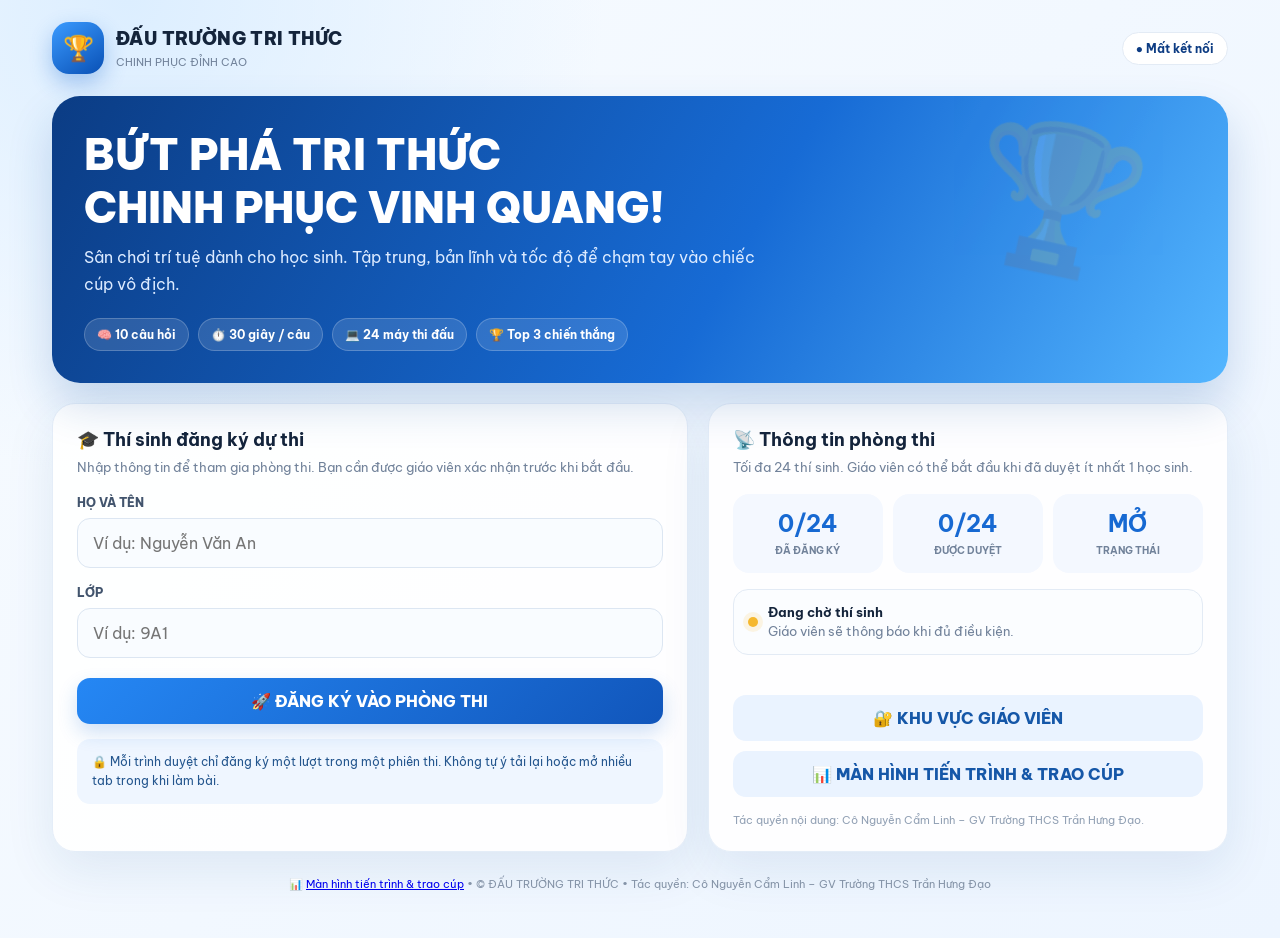
==== commit 1859b368: "Add files via upload" ====
--- a/index.html
+++ b/index.html
@@ -3,7 +3,7 @@
 <head>
 <meta charset="UTF-8"><meta name="viewport" content="width=device-width,initial-scale=1">
 <meta name="theme-color" content="#1266d5">
-<title>Tin Học GV Ng Cẩm Linh</title>
+<title>Tin Học GV Ng Cẩm Linh_V2</title>
 <link rel="preconnect" href="https://fonts.googleapis.com">
 <link href="https://fonts.googleapis.com/css2?family=Be+Vietnam+Pro:wght@400;500;600;700;800;900&display=swap" rel="stylesheet">
 <style>
@@ -31,6 +31,7 @@
       <div class="stats"><div class="stat"><b id="countJoined">0/24</b><small>ĐÃ ĐĂNG KÝ</small></div><div class="stat"><b id="countApproved">0/24</b><small>ĐƯỢC DUYỆT</small></div><div class="stat"><b id="roomState">MỞ</b><small>TRẠNG THÁI</small></div></div>
       <div class="status"><span class="dot" id="roomDot"></span><div><strong id="roomMessage">Đang chờ thí sinh</strong><small id="roomSub">Giáo viên sẽ thông báo khi đủ điều kiện.</small></div></div>
       <div style="margin-top:20px"><button class="btn soft full" onclick="showTeacherLogin()">🔐 KHU VỰC GIÁO VIÊN</button></div>
+      <a class="btn soft full" style="text-decoration:none;margin-top:10px" href="monitor.html">📊 MÀN HÌNH TIẾN TRÌNH & TRAO CÚP</a>
       <div class="copyright" style="margin-top:16px">Tác quyền nội dung: Cô Nguyễn Cẩm Linh – GV Trường THCS Trần Hưng Đạo.</div>
     </div>
   </div>
@@ -45,29 +46,29 @@
   <div class="exam-foot"><span class="sub" id="answerHint">Chọn một đáp án phù hợp.</span><button class="btn primary" id="nextBtn" onclick="submitCurrentAnswer()" disabled>GỬI ĐÁP ÁN →</button></div>
 </section>
 
-<section id="finished" class="card waiting hidden"><div class="pulse">🏁</div><h2>HOÀN THÀNH THỬ THÁCH!</h2><p id="finishedText">Bài thi đã được ghi nhận. Hãy chờ công bố kết quả từ giáo viên.</p><div class="stats"><div class="stat"><b id="finalCorrect">0/10</b><small>SỐ CÂU ĐÚNG</small></div><div class="stat"><b id="finalTime">--</b><small>THỜI GIAN</small></div><div class="stat"><b>✓</b><small>ĐÃ NỘP BÀI</small></div></div></section>
+<section id="finished" class="card waiting hidden"><div class="pulse">🏁</div><h2>HOÀN THÀNH THỬ THÁCH!</h2><p id="finishedText">Bài thi đã được ghi nhận. Hãy chờ công bố kết quả từ giáo viên.</p><div class="stats"><div class="stat"><b id="finalCorrect">0/10</b><small>SỐ CÂU ĐÚNG</small></div><div class="stat"><b id="finalTime">--</b><small>THỜI GIAN</small></div><div class="stat"><b>✓</b><small>ĐÃ NỘP BÀI</small></div></div><a class="btn soft" href="monitor.html">🏆 XEM BẢNG TRAO CÚP</a></section>
 
 <section id="teacherLogin" class="card hidden" style="max-width:520px;margin:30px auto"><h3>🔐 Đăng nhập giáo viên</h3><p class="sub">Chỉ tài khoản quản trị mới được điều khiển cuộc thi.</p><div class="field"><label>TÊN ĐĂNG NHẬP</label><input id="teacherUser" autocomplete="username" placeholder="Tài khoản giáo viên"></div><div class="field"><label>MẬT KHẨU</label><input id="teacherPass" type="password" autocomplete="current-password" placeholder="Mật khẩu"></div><button class="btn primary full" onclick="teacherLogin()">ĐĂNG NHẬP</button><button class="btn soft full" onclick="goHome()">← Quay lại</button></section>
 
 <section id="teacher" class="hidden">
   <div class="admin-layout"><aside class="side"><div style="font-size:35px">🎛️</div><h3>TRUNG TÂM ĐIỀU KHIỂN</h3><p>Quản lý phòng thi, phê duyệt thí sinh và điều phối cuộc thi trực tiếp.</p><div style="border-top:1px solid #ffffff35;margin-top:18px;padding-top:15px;font-size:11px">ĐẤU TRƯỜNG TRI THỨC<br>TEACHER CONSOLE</div><button class="btn" style="background:#ffffff20;color:#fff;width:100%;margin-top:25px" onclick="teacherLogout()">Đăng xuất</button></aside>
   <div class="admin-main">
-    <div class="hero" style="padding:23px 26px"><h2 style="font-size:25px">BẢNG ĐIỀU KHIỂN GIÁO VIÊN</h2><p>Phê duyệt thí sinh và chủ động bắt đầu đồng loạt khi sẵn sàng.</p></div>
-    <div class="stats"><div class="stat"><b id="adminJoined">0/24</b><small>ĐĂNG KÝ</small></div><div class="stat"><b id="adminApproved">0/24</b><small>ĐÃ DUYỆT</small></div><div class="stat"><b id="adminDone">0/24</b><small>ĐÃ HOÀN THÀNH</small></div></div><div class="notice" id="liveProgress">Giáo viên có thể duyệt tối đa 24 thí sinh và bắt đầu khi sẵn sàng.</div>
+    <div class="hero" style="padding:23px 26px"><h2 style="font-size:25px">BẢNG ĐIỀU KHIỂN GIÁO VIÊN</h2><p>Duyệt danh sách thí sinh và bắt đầu đồng loạt với số lượng thực tế từ 1 đến 24 học sinh.</p></div>
+    <div class="stats"><div class="stat"><b id="adminJoined">0/24</b><small>ĐĂNG KÝ</small></div><div class="stat"><b id="adminApproved">0/24</b><small>ĐÃ DUYỆT</small></div><div class="stat"><b id="adminDone">0/24</b><small>ĐÃ HOÀN THÀNH</small></div></div>
     <div class="card" style="margin-top:17px"><div class="toolbar"><div><h3>👥 Danh sách thí sinh</h3><div class="sub">Duyệt hoặc từ chối từng học sinh.</div></div><button class="btn soft" onclick="refreshTeacher()">↻ Làm mới</button></div>
       <div class="tablewrap"><table><thead><tr><th>#</th><th>HỌ VÀ TÊN</th><th>LỚP</th><th>TRẠNG THÁI</th><th>THAO TÁC</th></tr></thead><tbody id="studentRows"><tr><td colspan="5">Chưa có dữ liệu</td></tr></tbody></table></div>
       <div class="toolbar" style="margin-top:18px"><div><b>Điều khiển cuộc thi</b><div class="sub" id="adminState">Phòng thi đang mở.</div></div><div class="actions"><button class="btn primary" id="startBtn" onclick="startGame()">🚀 BẮT ĐẦU THI</button><button class="btn danger" onclick="resetGame()">↺ ĐẶT LẠI PHÒNG</button></div></div>
-      <div class="notice">Lưu ý: Giáo viên có thể bắt đầu với bất kỳ số lượng từ 1 đến 24 học sinh đã duyệt. Khi bắt đầu, danh sách dự thi được khóa và máy chủ điều phối thời gian 30 giây cho từng câu.</div>
+      <div class="notice">Lưu ý: Giáo viên có thể bắt đầu với số lượng đã duyệt thực tế (từ 1 đến 24). Danh sách đã duyệt tại thời điểm bắt đầu là danh sách thi chính thức.</div>
     </div>
     <div class="card" style="margin-top:17px"><div class="toolbar"><div><h3>🏆 Kết quả và bảng xếp hạng</h3><div class="sub">Ưu tiên số câu đúng, sau đó thời gian hoàn thành ngắn hơn.</div></div><button class="btn soft" onclick="refreshTeacher()">Cập nhật kết quả</button></div><div id="leaderboard"><p class="sub">Chưa có kết quả.</p></div></div>
   </div></div>
 </section>
-<div class="footer">© ĐẤU TRƯỜNG TRI THỨC • Tác quyền: Cô Nguyễn Cẩm Linh – GV Trường THCS Trần Hưng Đạo</div>
+<div class="footer">📊 <a href="monitor.html">Màn hình tiến trình & trao cúp</a> • © ĐẤU TRƯỜNG TRI THỨC • Tác quyền: Cô Nguyễn Cẩm Linh – GV Trường THCS Trần Hưng Đạo</div>
 </div><div class="toast" id="toast"></div>
 
 <script>
 /* CẤU HÌNH: dán URL Web App của Google Apps Script sau khi triển khai */
-const API_URL = "https://script.google.com/macros/s/AKfycbyNuNRDDgWuaMIXfVbBpxjjs1BGyyR1X3lTi1_AL3GstCSrj4BApeh8-CeKjC32IDiT/exec";
+const API_URL = "https://script.google.com/macros/s/AKfycbyPerepGlXZ3II9m_-MPGpUYcoLXHwqHg7D-QDxaVMKQwJgmzMS4K10Uvj5lOdNOZ57/exec";
 const REQUIRED = 24;
 let studentToken = localStorage.getItem("dtt_student_token") || "";
 let teacherToken = sessionStorage.getItem("dtt_teacher_token") || "";
@@ -80,7 +81,7 @@
 function jsonp(params){return new Promise((resolve,reject)=>{const cb="dttcb_"+Math.random().toString(36).slice(2);const s=document.createElement("script");const timeout=setTimeout(()=>{cleanup();reject(new Error("Máy chủ không phản hồi"))},12000);function cleanup(){clearTimeout(timeout);delete window[cb];s.remove()}window[cb]=data=>{cleanup();resolve(data)};s.onerror=()=>{cleanup();reject(new Error("Không thể kết nối máy chủ"))};s.src=API_URL+"?"+new URLSearchParams({...params,callback:cb,ts:Date.now()});document.body.appendChild(s)})}
 async function post(action,data={}){if(!checkConfig())throw new Error("Chưa cấu hình máy chủ");const rid=crypto.randomUUID?crypto.randomUUID():Date.now()+"_"+Math.random();const body=new URLSearchParams({payload:JSON.stringify({action,rid,...data})});try{await fetch(API_URL,{method:"POST",mode:"no-cors",body})}catch(e){/* no-cors intentionally opaque; result is confirmed by polling */}for(let i=0;i<18;i++){await new Promise(r=>setTimeout(r,650));const res=await jsonp({action:"result",rid});if(res&&res.ready)return res.data}throw new Error("Máy chủ chưa xác nhận thao tác. Vui lòng thử lại.")}
 async function apiState(){return jsonp({action:"state",token:studentToken})}
-async function refreshPublic(){try{const s=await jsonp({action:"public"});$("connection").textContent="● Đã kết nối";$("countJoined").textContent=(s.joined||0)+"/24";$("countApproved").textContent=(s.approved||0)+"/24";$("roomState").textContent=s.phase==="running"?"ĐANG THI":s.phase==="finished"?"KẾT THÚC":"MỞ";$("roomMessage").textContent=s.phase==="running"?"Cuộc thi đang diễn ra":s.phase==="finished"?"Cuộc thi đã kết thúc":(s.approved||0)+"/24 học sinh đã được duyệt";$("roomSub").textContent=s.phase==="lobby"?"Chờ giáo viên duyệt và phát lệnh bắt đầu.":"Hãy theo dõi hướng dẫn của giáo viên";$("roomDot").style.background=s.phase==="running"?"#16a36a":"#f5b82e"}catch(e){$("connection").textContent="● Mất kết nối";}}
+async function refreshPublic(){try{const s=await jsonp({action:"public"});$("connection").textContent="● Đã kết nối";$("countJoined").textContent=(s.joined||0)+"/24";$("countApproved").textContent=(s.approved||0)+"/24";$("roomState").textContent=s.phase==="running"?"ĐANG THI":s.phase==="finished"?"KẾT THÚC":"MỞ";$("roomMessage").textContent=s.phase==="running"?"Cuộc thi đang diễn ra":s.phase==="finished"?"Cuộc thi đã kết thúc":(s.approved||0)+"/24 học sinh đã được duyệt";$("roomSub").textContent=s.phase==="lobby"?"Giáo viên có thể bắt đầu sau khi duyệt ít nhất 1 học sinh.":"Hãy theo dõi hướng dẫn của giáo viên";$("roomDot").style.background=s.phase==="running"?"#16a36a":"#f5b82e"}catch(e){$("connection").textContent="● Mất kết nối";}}
 async function joinGame(){if(busy)return;const name=$("studentName").value.trim(),klass=$("studentClass").value.trim();if(name.length<2||!klass){toast("Vui lòng nhập họ tên và lớp");return}busy=true;$("joinBtn").disabled=true;try{const clientId=localStorage.getItem("dtt_client_id")||crypto.randomUUID();localStorage.setItem("dtt_client_id",clientId);const r=await post("register",{name,klass,clientId});if(!r.ok)throw new Error(r.message||"Không thể đăng ký");studentToken=r.token;studentInfo={name,klass};localStorage.setItem("dtt_student_token",studentToken);$("waitingName").textContent=name+" • "+klass;show("waiting");$("waitingTitle").textContent="Đăng ký thành công!";$("waitingText").textContent="Vui lòng chờ giáo viên xác nhận. Không đóng trình duyệt.";startStudentPolling()}catch(e){toast(e.message)}finally{busy=false;$("joinBtn").disabled=false}}
 function startStudentPolling(){clearInterval(pollHandle);pollHandle=setInterval(checkStudentState,1800);checkStudentState()}
 async function checkStudentState(){if(!studentToken)return;try{const s=await apiState();if(!s.ok)return;if(s.status==="rejected"){toast("Giáo viên chưa chấp nhận đăng ký");localStorage.removeItem("dtt_student_token");studentToken="";clearInterval(pollHandle);goHome();return}if(s.status==="approved"&&s.phase==="lobby"){$("waitingTitle").textContent="Bạn đã được giáo viên duyệt!";$("waitingText").textContent="Hãy giữ nguyên màn hình. Cuộc thi sẽ bắt đầu khi giáo viên phát lệnh."; }if(s.phase==="running"&&s.status==="approved"){clearInterval(pollHandle);studentInfo=s.student;examState=s;show("exam");renderQuestion(s)}if(s.status==="done"||s.status==="timeout"){clearInterval(pollHandle);show("finished");$("finalCorrect").textContent=(s.correct||0)+"/10";$("finalTime").textContent=formatTime(s.elapsedMs||0);$("finishedText").textContent="Kết quả đã được lưu. Giáo viên sẽ công bố bảng xếp hạng.";}}catch(e){}}
@@ -93,9 +94,9 @@
 function teacherLogout(){teacherToken="";sessionStorage.removeItem("dtt_teacher_token");clearInterval(pollHandle);goHome()}
 async function teacherCall(action,data={}){return post(action,{teacherToken,...data})}
 async function refreshTeacher(){if(!teacherToken)return;try{const s=await jsonp({action:"teacherState",teacherToken});if(!s.ok){teacherLogout();return}renderTeacher(s)}catch(e){}}
-function renderTeacher(s){$("adminJoined").textContent=s.students.length+"/24";$("adminApproved").textContent=s.approved+"/24";$("adminDone").textContent=s.done+"/"+s.approved;$("liveProgress").textContent=`Tiến độ: ${s.done}/${s.approved} thí sinh đã hoàn thành • ${Math.max(0,s.approved-s.done)} đang thi/chưa nộp.`;$("adminState").textContent=s.phase==="lobby"?"Phòng chờ – có thể bắt đầu khi đã duyệt ít nhất 1 học sinh.":s.phase==="running"?"Cuộc thi đang diễn ra.":"Cuộc thi đã kết thúc."; $("startBtn").disabled=!(s.phase==="lobby"&&s.approved>0);$("startBtn").style.opacity=$("startBtn").disabled?".45":"1";$("startBtn").textContent=s.approved>0?`🚀 BẮT ĐẦU (${s.approved} HS)`:"🚀 CHƯA CÓ THÍ SINH";$("studentRows").innerHTML="";s.students.forEach((p,i)=>{const tr=document.createElement("tr");const status=p.status==="approved"?"Đã duyệt":p.status==="pending"?"Chờ duyệt":p.status==="done"?"Hoàn thành":p.status==="rejected"?"Từ chối":p.status;const tag=p.status==="approved"||p.status==="done"?"ok":p.status==="rejected"?"no":"";tr.innerHTML=`<td>${i+1}</td><td class="name"></td><td class="klass"></td><td><span class="tag ${tag}">${status}</span></td><td><div class="actions"></div></td>`;tr.querySelector(".name").textContent=p.name;tr.querySelector(".klass").textContent=p.klass;const a=tr.querySelector(".actions");if(s.phase==="lobby"&&p.status==="pending"){const yes=document.createElement("button");yes.className="mini success";yes.textContent="Duyệt";yes.onclick=()=>approve(p.id,true);const no=document.createElement("button");no.className="mini danger";no.textContent="Từ chối";no.onclick=()=>approve(p.id,false);a.append(yes,no)}$("studentRows").appendChild(tr)});renderLeaderboard(s.results||[])}
+function renderTeacher(s){$("adminJoined").textContent=s.students.length+"/24";$("adminApproved").textContent=s.approved+"/24";$("adminDone").textContent=s.done+"/24";$("adminState").textContent=s.phase==="lobby"?"Phòng chờ – giáo viên có thể bắt đầu khi đã duyệt ít nhất 1 học sinh.":s.phase==="running"?"Cuộc thi đang diễn ra.":"Cuộc thi đã kết thúc."; $("startBtn").disabled=!(s.phase==="lobby"&&s.approved>=1);$("startBtn").style.opacity=$("startBtn").disabled?".45":"1";$("startBtn").textContent="🚀 BẮT ĐẦU THI ("+(s.approved||0)+")";$("studentRows").innerHTML="";s.students.forEach((p,i)=>{const tr=document.createElement("tr");const status=p.status==="approved"?"Đã duyệt":p.status==="pending"?"Chờ duyệt":p.status==="done"?"Hoàn thành":p.status==="rejected"?"Từ chối":p.status;const tag=p.status==="approved"||p.status==="done"?"ok":p.status==="rejected"?"no":"";tr.innerHTML=`<td>${i+1}</td><td class="name"></td><td class="klass"></td><td><span class="tag ${tag}">${status}</span></td><td><div class="actions"></div></td>`;tr.querySelector(".name").textContent=p.name;tr.querySelector(".klass").textContent=p.klass;const a=tr.querySelector(".actions");if(s.phase==="lobby"&&p.status==="pending"){const yes=document.createElement("button");yes.className="mini success";yes.textContent="Duyệt";yes.onclick=()=>approve(p.id,true);const no=document.createElement("button");no.className="mini danger";no.textContent="Từ chối";no.onclick=()=>approve(p.id,false);a.append(yes,no)}$("studentRows").appendChild(tr)});renderLeaderboard(s.results||[])}
 async function approve(id,yes){try{const r=await teacherCall("approve",{studentId:id,approved:yes});if(!r.ok)throw new Error(r.message);toast(yes?"Đã duyệt học sinh":"Đã từ chối học sinh");refreshTeacher()}catch(e){toast(e.message)}}
-async function startGame(){if(!confirm("Bắt đầu cuộc thi cho toàn bộ học sinh đã được duyệt? Danh sách sẽ được khóa."))return;try{const r=await teacherCall("start");if(!r.ok)throw new Error(r.message);toast("Đã phát lệnh bắt đầu cuộc thi!");refreshTeacher()}catch(e){toast(e.message)}}
+async function startGame(){if(!confirm("Bắt đầu cuộc thi cho "+($("adminApproved").textContent||"0")+" học sinh đã được duyệt? Danh sách này sẽ được khóa cho phiên thi."))return;try{const r=await teacherCall("start");if(!r.ok)throw new Error(r.message);toast("Đã phát lệnh bắt đầu cuộc thi!");refreshTeacher()}catch(e){toast(e.message)}}
 async function resetGame(){if(!confirm("Đặt lại phòng thi sẽ xóa phiên hiện tại và kết quả trong phiên. Bạn chắc chắn?"))return;try{const r=await teacherCall("reset");if(!r.ok)throw new Error(r.message);toast("Đã đặt lại phòng thi");refreshTeacher()}catch(e){toast(e.message)}}
 function renderLeaderboard(results){const box=$("leaderboard");if(!results.length){box.innerHTML='<p class="sub">Chưa có kết quả hoàn thành.</p>';return}const medals=["🥇","🥈","🥉"];let html='<div class="result-podium">';const order=[1,0,2];order.forEach((idx)=>{const r=results[idx];if(!r)return;html+=`<div class="pod ${idx===0?"first":idx===1?"second":"third"}"><div class="cup">${medals[idx]}</div><b class="rankname"></b><small>${r.correct}/10 câu đúng<br>${formatTime(r.elapsedMs)}</small></div>`});html+='</div><div class="tablewrap"><table><thead><tr><th>HẠNG</th><th>HỌ VÀ TÊN</th><th>LỚP</th><th>ĐÚNG</th><th>THỜI GIAN</th></tr></thead><tbody>';results.forEach((r,i)=>{html+=`<tr><td>${i+1}</td><td>${escapeHtml(r.name)}</td><td>${escapeHtml(r.klass)}</td><td>${r.correct}/10</td><td>${formatTime(r.elapsedMs)}</td></tr>`});html+='</tbody></table></div>';box.innerHTML=html;const names=box.querySelectorAll(".rankname");order.forEach((idx,j)=>{if(results[idx]&&names[j])names[j].textContent=results[idx].name})}
 function escapeHtml(s){return String(s).replace(/[&<>"']/g,c=>({"&":"&amp;","<":"&lt;",">":"&gt;",'"':"&quot;","'":"&#39;"}[c]))}
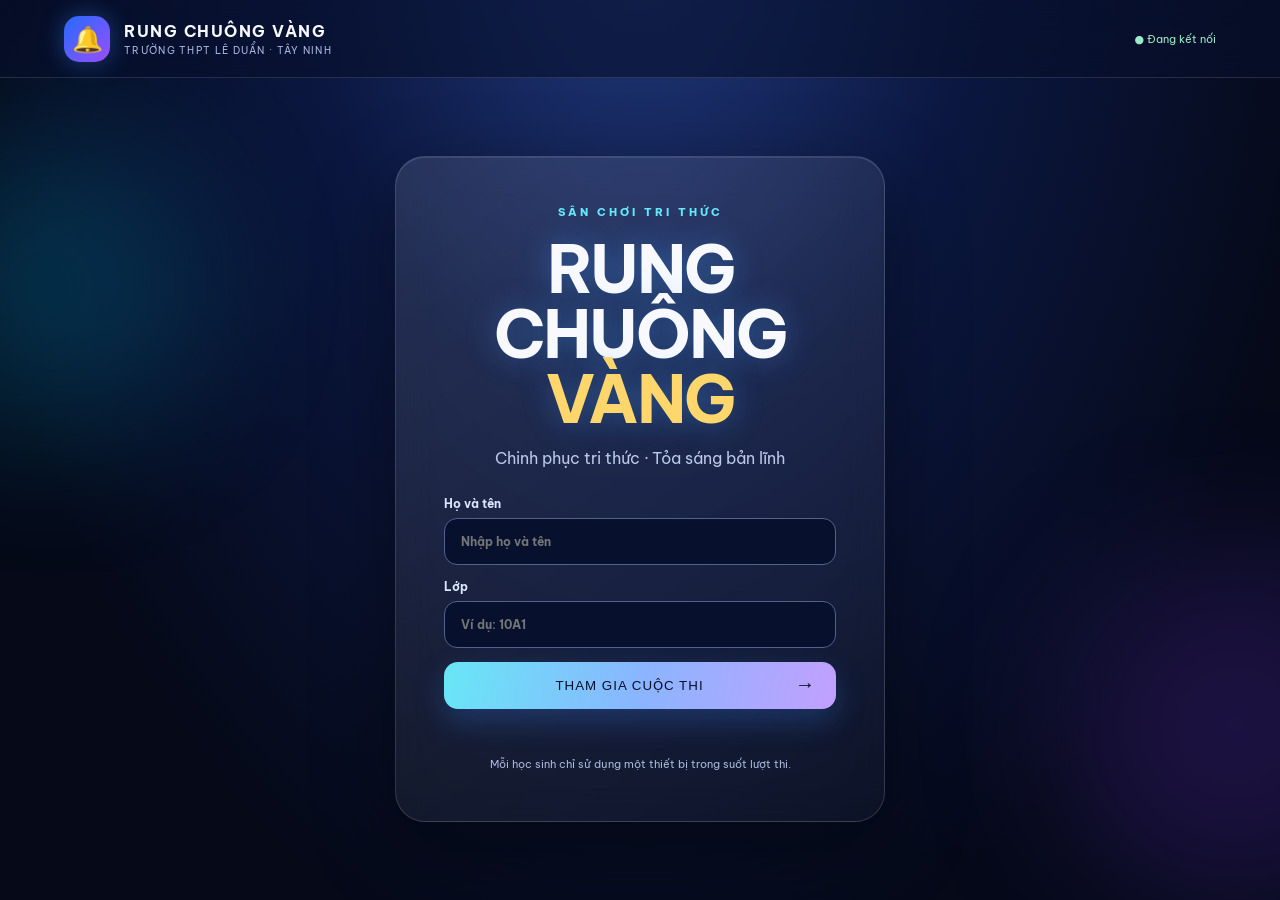
==== commit 29a8a8a5: "Add files via upload" ====
--- a/index.html
+++ b/index.html
@@ -1,104 +1,24 @@
-<!DOCTYPE html>
-<html lang="vi">
-<head>
-<meta charset="UTF-8"><meta name="viewport" content="width=device-width,initial-scale=1">
-<meta name="theme-color" content="#1266d5">
-<title>Tin Học GV Ng Cẩm Linh_V2</title>
-<link rel="preconnect" href="https://fonts.googleapis.com">
-<link href="https://fonts.googleapis.com/css2?family=Be+Vietnam+Pro:wght@400;500;600;700;800;900&display=swap" rel="stylesheet">
-<style>
-:root{--blue:#1769d2;--deep:#0d3c83;--sky:#eaf4ff;--ink:#14243b;--muted:#71829a;--line:#e3ebf5;--white:#fff;--green:#16a36a;--red:#e34d5b;--gold:#f6b928;--shadow:0 18px 50px #174d8b18}
-*{box-sizing:border-box}body{margin:0;font-family:'Be Vietnam Pro',sans-serif;color:var(--ink);background:radial-gradient(circle at 10% 0,#dceeff 0,transparent 32%),linear-gradient(135deg,#f7fbff,#edf5ff);min-height:100vh}
-button,input,select{font:inherit}button{cursor:pointer;border:0}.hidden{display:none!important}.wrap{max-width:1220px;margin:auto;padding:22px}.top{display:flex;align-items:center;justify-content:space-between;gap:14px;margin-bottom:22px}.brand{display:flex;align-items:center;gap:12px}.logo{width:52px;height:52px;border-radius:17px;background:linear-gradient(145deg,#3b9bff,#0950b5);color:#fff;display:grid;place-items:center;font-size:25px;box-shadow:0 9px 22px #1769d255}.brand h1{font-size:18px;margin:0;font-weight:900;letter-spacing:.4px}.brand small{color:var(--muted);font-size:11px}.pill{padding:8px 13px;border-radius:30px;background:#fff;border:1px solid var(--line);font-size:12px;color:var(--deep);font-weight:700}.hero{background:linear-gradient(120deg,#0b3c84,#176bd5 58%,#54b6ff);color:#fff;border-radius:28px;padding:32px;position:relative;overflow:hidden;box-shadow:0 22px 45px #1556a633}.hero:after{content:"🏆";position:absolute;right:7%;top:10px;font-size:140px;opacity:.15;transform:rotate(12deg)}.hero h2{font-size:clamp(25px,4vw,42px);margin:0 0 10px;font-weight:900;max-width:720px}.hero p{margin:0;color:#dbeaff;max-width:680px;line-height:1.7}.hero-tags{display:flex;gap:9px;flex-wrap:wrap;margin-top:20px}.hero-tags span{background:#ffffff20;border:1px solid #ffffff35;padding:8px 12px;border-radius:30px;font-size:12px;font-weight:700}
-.grid{display:grid;grid-template-columns:1.1fr .9fr;gap:20px;margin-top:20px}.card{background:#ffffffed;border:1px solid #e4edf8;border-radius:23px;padding:24px;box-shadow:var(--shadow)}.card h3{margin:0 0 6px;font-size:18px}.sub{color:var(--muted);font-size:13px;line-height:1.6}.field{margin-top:17px}.field label{display:block;font-size:12px;font-weight:800;margin-bottom:8px;color:#42546d}.field input,.field select{width:100%;border:1px solid #dce6f2;border-radius:13px;padding:14px 15px;outline:none;background:#f9fcff;color:var(--ink)}.field input:focus,.field select:focus{border-color:#5b9be9;box-shadow:0 0 0 4px #1769d215}.btn{padding:13px 18px;border-radius:13px;font-weight:800;transition:.2s;display:inline-flex;align-items:center;justify-content:center;gap:8px}.btn:hover{transform:translateY(-2px)}.primary{background:linear-gradient(135deg,#2587f4,#1156bb);color:white;box-shadow:0 9px 20px #1769d233}.soft{background:#eaf3ff;color:#1557a8}.danger{background:#fff0f1;color:#c13c4b}.success{background:#e8f8f0;color:#13784c}.full{width:100%;margin-top:20px}.notice{padding:13px 15px;border-radius:13px;background:#eff6ff;color:#24568e;font-size:12px;line-height:1.6;margin-top:15px}.status{display:flex;align-items:center;gap:10px;padding:14px;border:1px solid var(--line);border-radius:15px;margin-top:16px;background:#fbfdff}.dot{width:10px;height:10px;border-radius:50%;background:#f5b82e;box-shadow:0 0 0 5px #f5b82e22}.status strong{display:block;font-size:13px}.status small{color:var(--muted)}.stats{display:grid;grid-template-columns:repeat(3,1fr);gap:10px;margin-top:16px}.stat{padding:15px;border-radius:16px;background:#f4f8ff;text-align:center}.stat b{font-size:23px;color:var(--blue);display:block}.stat small{font-size:10px;color:var(--muted);font-weight:700}
-.waiting{text-align:center;padding:35px 20px}.pulse{width:74px;height:74px;margin:0 auto 18px;border-radius:24px;background:linear-gradient(145deg,#dff0ff,#fff);display:grid;place-items:center;font-size:34px;box-shadow:0 10px 30px #1769d222;animation:bob 2s infinite}@keyframes bob{50%{transform:translateY(-7px)}}.waiting h2{margin:0 0 8px}.waiting p{color:var(--muted);font-size:13px}
-.exam-head{display:flex;align-items:center;justify-content:space-between;gap:12px;flex-wrap:wrap}.student-chip{background:#edf5ff;border-radius:13px;padding:10px 14px;font-size:12px;font-weight:800;color:#1757a6}.timer{width:88px;height:88px;border-radius:50%;background:conic-gradient(var(--blue) var(--progress,100%),#e7eff9 0);display:grid;place-items:center;position:relative}.timer:before{content:"";position:absolute;inset:7px;border-radius:50%;background:white}.timer b{z-index:1;font-size:25px;color:var(--deep)}.qbar{height:8px;background:#eaf0f8;border-radius:20px;overflow:hidden;margin:20px 0}.qbar span{height:100%;display:block;background:linear-gradient(90deg,#3ba1ff,#1260c6);border-radius:20px;transition:width .3s}.qtitle{font-size:clamp(19px,3vw,27px);line-height:1.5;margin:22px 0;font-weight:800}.answers{display:grid;grid-template-columns:1fr 1fr;gap:13px}.answer{border:2px solid #e4edf8;border-radius:17px;background:#fbfdff;padding:17px;text-align:left;display:flex;gap:12px;align-items:center;min-height:72px;font-weight:700;color:#253b57;transition:.18s}.answer:hover{border-color:#8bbaf1;transform:translateY(-2px)}.answer .letter{width:34px;height:34px;flex:0 0 34px;border-radius:11px;background:#eaf3ff;color:#1765c6;display:grid;place-items:center;font-weight:900}.answer.selected{border-color:#1769d2;background:#edf6ff;box-shadow:0 0 0 3px #1769d21a}.answer:disabled{cursor:default}.exam-foot{display:flex;justify-content:space-between;align-items:center;gap:10px;margin-top:20px}.admin-layout{display:grid;grid-template-columns:220px 1fr;gap:18px}.side{background:linear-gradient(160deg,#0d3c83,#176bd5);border-radius:22px;padding:22px;color:white}.side h3{font-size:15px}.side p{font-size:12px;color:#d6e7ff;line-height:1.6}.admin-main{min-width:0}.toolbar{display:flex;gap:10px;flex-wrap:wrap;align-items:center;justify-content:space-between;margin-bottom:15px}.tablewrap{overflow:auto;border:1px solid var(--line);border-radius:15px}table{width:100%;border-collapse:collapse;min-width:620px}th,td{text-align:left;padding:12px 13px;border-bottom:1px solid #edf1f6;font-size:12px}th{background:#f4f8fd;color:#53667f;font-weight:800}td{background:#fff}.tag{padding:5px 9px;border-radius:30px;font-size:10px;font-weight:800;background:#fff4d8;color:#946500}.tag.ok{background:#e8f8ef;color:#14794d}.tag.no{background:#fff0f1;color:#bf3947}.actions{display:flex;gap:6px}.mini{padding:7px 9px;border-radius:9px;font-size:11px;font-weight:800}.result-podium{display:grid;grid-template-columns:1fr 1.1fr 1fr;gap:12px;align-items:end;margin:25px auto;max-width:760px}.pod{border-radius:20px 20px 14px 14px;text-align:center;padding:20px 10px;background:linear-gradient(180deg,#f5f9ff,#e7f1ff);border:1px solid #dbe9f9}.pod.first{padding-top:35px;background:linear-gradient(180deg,#fff7dc,#ffedaa);min-height:210px}.pod.second{min-height:170px}.pod.third{min-height:145px}.pod .cup{font-size:45px}.pod b{display:block;font-size:13px;margin:8px 0}.pod small{color:#64748b;font-size:11px}.muted{color:var(--muted)}.toast{position:fixed;bottom:20px;left:50%;transform:translate(-50%,20px);background:#14243b;color:#fff;padding:13px 18px;border-radius:13px;font-size:12px;opacity:0;pointer-events:none;transition:.25s;z-index:99;box-shadow:var(--shadow)}.toast.show{opacity:1;transform:translate(-50%,0)}.footer{text-align:center;color:#8493a7;font-size:11px;padding:25px}.copyright{font-size:11px;color:#91a0b4}
-@media(max-width:800px){.grid,.admin-layout{grid-template-columns:1fr}.side{display:none}.answers{grid-template-columns:1fr}.hero{padding:25px}.hero:after{right:-10px;font-size:100px}.wrap{padding:14px}.card{padding:19px}.result-podium{gap:6px}.pod{padding:14px 5px}.pod .cup{font-size:34px}}
-</style></head>
-<body><div class="wrap">
-<header class="top"><div class="brand"><div class="logo">🏆</div><div><h1>ĐẤU TRƯỜNG TRI THỨC</h1><small>CHINH PHỤC ĐỈNH CAO</small></div></div><div class="pill" id="connection">● Đang kết nối</div></header>
-<section id="home">
-  <div class="hero"><h2>BỨT PHÁ TRI THỨC<br>CHINH PHỤC VINH QUANG!</h2><p>Sân chơi trí tuệ dành cho học sinh. Tập trung, bản lĩnh và tốc độ để chạm tay vào chiếc cúp vô địch.</p><div class="hero-tags"><span>🧠 10 câu hỏi</span><span>⏱️ 30 giây / câu</span><span>💻 24 máy thi đấu</span><span>🏆 Top 3 chiến thắng</span></div></div>
-  <div class="grid">
-    <div class="card"><h3>🎓 Thí sinh đăng ký dự thi</h3><div class="sub">Nhập thông tin để tham gia phòng thi. Bạn cần được giáo viên xác nhận trước khi bắt đầu.</div>
-      <div class="field"><label>HỌ VÀ TÊN</label><input id="studentName" maxlength="70" placeholder="Ví dụ: Nguyễn Văn An" autocomplete="name"></div>
-      <div class="field"><label>LỚP</label><input id="studentClass" maxlength="20" placeholder="Ví dụ: 9A1"></div>
-      <button class="btn primary full" id="joinBtn" onclick="joinGame()">🚀 ĐĂNG KÝ VÀO PHÒNG THI</button>
-      <div class="notice">🔒 Mỗi trình duyệt chỉ đăng ký một lượt trong một phiên thi. Không tự ý tải lại hoặc mở nhiều tab trong khi làm bài.</div>
-      <div id="joinStatus" class="status hidden"><span class="dot"></span><div><strong>Đang chờ xác nhận</strong><small>Giữ nguyên trang này để giáo viên duyệt.</small></div></div>
-    </div>
-    <div class="card"><h3>📡 Thông tin phòng thi</h3><div class="sub">Tối đa 24 thí sinh. Giáo viên có thể bắt đầu khi đã duyệt ít nhất 1 học sinh.</div>
-      <div class="stats"><div class="stat"><b id="countJoined">0/24</b><small>ĐÃ ĐĂNG KÝ</small></div><div class="stat"><b id="countApproved">0/24</b><small>ĐƯỢC DUYỆT</small></div><div class="stat"><b id="roomState">MỞ</b><small>TRẠNG THÁI</small></div></div>
-      <div class="status"><span class="dot" id="roomDot"></span><div><strong id="roomMessage">Đang chờ thí sinh</strong><small id="roomSub">Giáo viên sẽ thông báo khi đủ điều kiện.</small></div></div>
-      <div style="margin-top:20px"><button class="btn soft full" onclick="showTeacherLogin()">🔐 KHU VỰC GIÁO VIÊN</button></div>
-      <a class="btn soft full" style="text-decoration:none;margin-top:10px" href="monitor.html">📊 MÀN HÌNH TIẾN TRÌNH & TRAO CÚP</a>
-      <div class="copyright" style="margin-top:16px">Tác quyền nội dung: Cô Nguyễn Cẩm Linh – GV Trường THCS Trần Hưng Đạo.</div>
-    </div>
-  </div>
+<!doctype html>
+<html lang="vi"><head>
+<meta charset="utf-8"><meta name="viewport" content="width=device-width,initial-scale=1,viewport-fit=cover">
+<meta name="theme-color" content="#07102c"><title>Rung Chuông Vàng | THPT Lê Duẩn</title>
+<link rel="stylesheet" href="style.css"></head>
+<body>
+<div class="bg-orb orb1"></div><div class="bg-orb orb2"></div>
+<header class="site-head"><div class="brand-mark">🔔</div><div><b>RUNG CHUÔNG VÀNG</b><small>TRƯỜNG THPT LÊ DUẨN · TÂY NINH</small></div><span id="netState" class="net">● Đang kết nối</span></header>
+<main>
+<section id="loginView" class="screen active"><div class="login-card glass">
+<div class="eyebrow">SÂN CHƠI TRI THỨC</div><h1>RUNG CHUÔNG<br><em>VÀNG</em></h1><p>Chinh phục tri thức · Tỏa sáng bản lĩnh</p>
+<label>Họ và tên<input id="fullName" maxlength="100" autocomplete="name" placeholder="Nhập họ và tên"></label>
+<label>Lớp<input id="className" maxlength="30" placeholder="Ví dụ: 10A1"></label>
+<button id="joinBtn" class="btn primary">THAM GIA CUỘC THI <span>→</span></button><div id="loginMsg" class="message"></div>
+<div class="login-note">Mỗi học sinh chỉ sử dụng một thiết bị trong suốt lượt thi.</div></div></section>
+<section id="examView" class="screen"><div class="player-bar glass"><div><b id="playerName">Thí sinh</b><small id="playerClass">Lớp</small></div><div class="round">CÂU <b id="qNumber">--</b><small id="qTotal">/ 20</small></div><div id="timer" class="timer">10</div></div>
+<div id="waiting" class="question-card glass"><div class="live-dot"></div><h2>ĐÃ VÀO SÂN THI</h2><p>Hãy tập trung và chờ hiệu lệnh từ MC.</p><div id="waitingInfo" class="muted"></div></div>
+<div id="questionArea" class="question-card glass hidden"><div class="question-label">THỬ THÁCH TRI THỨC</div><h2 id="questionText">Câu hỏi sẽ xuất hiện tại đây</h2><div id="options" class="options">
+<button data-choice="A"><b>A</b><span></span></button><button data-choice="B"><b>B</b><span></span></button><button data-choice="C"><b>C</b><span></span></button><button data-choice="D"><b>D</b><span></span></button></div><div id="answerNotice" class="answer-notice">Chọn đáp án trước khi đồng hồ về 0</div></div>
+<div id="eliminated" class="question-card glass hidden"><div class="big-icon">⚡</div><h2>BẠN ĐÃ DỪNG CUỘC CHƠI</h2><p id="eliminatedReason"></p><p>Hãy tiếp tục cổ vũ các thí sinh còn lại!</p></div>
+<div id="finished" class="question-card glass hidden"><div class="big-icon">🏆</div><h2>CUỘC THI ĐÃ KẾT THÚC</h2><p id="finalMessage"></p></div>
 </section>
-
-<section id="waiting" class="card waiting hidden"><div class="pulse">⏳</div><h2 id="waitingTitle">Bạn đã đăng ký thành công!</h2><p id="waitingText">Vui lòng chờ giáo viên xác nhận. Không đóng trình duyệt.</p><div class="pill" id="waitingName">Thí sinh</div></section>
-
-<section id="exam" class="card hidden">
-  <div class="exam-head"><div><div class="student-chip" id="examStudent">👤 Thí sinh</div><div class="sub" style="margin-top:8px" id="examMeta">Câu 1/10 • Đấu trường tri thức</div></div><div style="text-align:center"><div class="timer" id="timer"><b id="timeLeft">30</b></div><small class="muted">GIÂY CÒN LẠI</small></div></div>
-  <div class="qbar"><span id="progress" style="width:10%"></span></div>
-  <div class="qtitle" id="questionText">Đang tải câu hỏi...</div><div class="answers" id="answers"></div>
-  <div class="exam-foot"><span class="sub" id="answerHint">Chọn một đáp án phù hợp.</span><button class="btn primary" id="nextBtn" onclick="submitCurrentAnswer()" disabled>GỬI ĐÁP ÁN →</button></div>
-</section>
-
-<section id="finished" class="card waiting hidden"><div class="pulse">🏁</div><h2>HOÀN THÀNH THỬ THÁCH!</h2><p id="finishedText">Bài thi đã được ghi nhận. Hãy chờ công bố kết quả từ giáo viên.</p><div class="stats"><div class="stat"><b id="finalCorrect">0/10</b><small>SỐ CÂU ĐÚNG</small></div><div class="stat"><b id="finalTime">--</b><small>THỜI GIAN</small></div><div class="stat"><b>✓</b><small>ĐÃ NỘP BÀI</small></div></div><a class="btn soft" href="monitor.html">🏆 XEM BẢNG TRAO CÚP</a></section>
-
-<section id="teacherLogin" class="card hidden" style="max-width:520px;margin:30px auto"><h3>🔐 Đăng nhập giáo viên</h3><p class="sub">Chỉ tài khoản quản trị mới được điều khiển cuộc thi.</p><div class="field"><label>TÊN ĐĂNG NHẬP</label><input id="teacherUser" autocomplete="username" placeholder="Tài khoản giáo viên"></div><div class="field"><label>MẬT KHẨU</label><input id="teacherPass" type="password" autocomplete="current-password" placeholder="Mật khẩu"></div><button class="btn primary full" onclick="teacherLogin()">ĐĂNG NHẬP</button><button class="btn soft full" onclick="goHome()">← Quay lại</button></section>
-
-<section id="teacher" class="hidden">
-  <div class="admin-layout"><aside class="side"><div style="font-size:35px">🎛️</div><h3>TRUNG TÂM ĐIỀU KHIỂN</h3><p>Quản lý phòng thi, phê duyệt thí sinh và điều phối cuộc thi trực tiếp.</p><div style="border-top:1px solid #ffffff35;margin-top:18px;padding-top:15px;font-size:11px">ĐẤU TRƯỜNG TRI THỨC<br>TEACHER CONSOLE</div><button class="btn" style="background:#ffffff20;color:#fff;width:100%;margin-top:25px" onclick="teacherLogout()">Đăng xuất</button></aside>
-  <div class="admin-main">
-    <div class="hero" style="padding:23px 26px"><h2 style="font-size:25px">BẢNG ĐIỀU KHIỂN GIÁO VIÊN</h2><p>Duyệt danh sách thí sinh và bắt đầu đồng loạt với số lượng thực tế từ 1 đến 24 học sinh.</p></div>
-    <div class="stats"><div class="stat"><b id="adminJoined">0/24</b><small>ĐĂNG KÝ</small></div><div class="stat"><b id="adminApproved">0/24</b><small>ĐÃ DUYỆT</small></div><div class="stat"><b id="adminDone">0/24</b><small>ĐÃ HOÀN THÀNH</small></div></div>
-    <div class="card" style="margin-top:17px"><div class="toolbar"><div><h3>👥 Danh sách thí sinh</h3><div class="sub">Duyệt hoặc từ chối từng học sinh.</div></div><button class="btn soft" onclick="refreshTeacher()">↻ Làm mới</button></div>
-      <div class="tablewrap"><table><thead><tr><th>#</th><th>HỌ VÀ TÊN</th><th>LỚP</th><th>TRẠNG THÁI</th><th>THAO TÁC</th></tr></thead><tbody id="studentRows"><tr><td colspan="5">Chưa có dữ liệu</td></tr></tbody></table></div>
-      <div class="toolbar" style="margin-top:18px"><div><b>Điều khiển cuộc thi</b><div class="sub" id="adminState">Phòng thi đang mở.</div></div><div class="actions"><button class="btn primary" id="startBtn" onclick="startGame()">🚀 BẮT ĐẦU THI</button><button class="btn danger" onclick="resetGame()">↺ ĐẶT LẠI PHÒNG</button></div></div>
-      <div class="notice">Lưu ý: Giáo viên có thể bắt đầu với số lượng đã duyệt thực tế (từ 1 đến 24). Danh sách đã duyệt tại thời điểm bắt đầu là danh sách thi chính thức.</div>
-    </div>
-    <div class="card" style="margin-top:17px"><div class="toolbar"><div><h3>🏆 Kết quả và bảng xếp hạng</h3><div class="sub">Ưu tiên số câu đúng, sau đó thời gian hoàn thành ngắn hơn.</div></div><button class="btn soft" onclick="refreshTeacher()">Cập nhật kết quả</button></div><div id="leaderboard"><p class="sub">Chưa có kết quả.</p></div></div>
-  </div></div>
-</section>
-<div class="footer">📊 <a href="monitor.html">Màn hình tiến trình & trao cúp</a> • © ĐẤU TRƯỜNG TRI THỨC • Tác quyền: Cô Nguyễn Cẩm Linh – GV Trường THCS Trần Hưng Đạo</div>
-</div><div class="toast" id="toast"></div>
-
-<script>
-/* CẤU HÌNH: dán URL Web App của Google Apps Script sau khi triển khai */
-const API_URL = "https://script.google.com/macros/s/AKfycbyPerepGlXZ3II9m_-MPGpUYcoLXHwqHg7D-QDxaVMKQwJgmzMS4K10Uvj5lOdNOZ57/exec";
-const REQUIRED = 24;
-let studentToken = localStorage.getItem("dtt_student_token") || "";
-let teacherToken = sessionStorage.getItem("dtt_teacher_token") || "";
-let studentInfo = null, examState = null, selected = null, timerHandle = null, pollHandle = null, busy = false;
-const $ = id => document.getElementById(id);
-function toast(msg){const el=$("toast");el.textContent=msg;el.classList.add("show");setTimeout(()=>el.classList.remove("show"),3000)}
-function show(id){["home","waiting","exam","finished","teacherLogin","teacher"].forEach(x=>$(x).classList.add("hidden"));$(id).classList.remove("hidden")}
-function goHome(){show("home")}
-function checkConfig(){if(!API_URL.startsWith("https://script.google.com/")){toast("Vui lòng cấu hình API_URL trong index.html");return false}return true}
-function jsonp(params){return new Promise((resolve,reject)=>{const cb="dttcb_"+Math.random().toString(36).slice(2);const s=document.createElement("script");const timeout=setTimeout(()=>{cleanup();reject(new Error("Máy chủ không phản hồi"))},12000);function cleanup(){clearTimeout(timeout);delete window[cb];s.remove()}window[cb]=data=>{cleanup();resolve(data)};s.onerror=()=>{cleanup();reject(new Error("Không thể kết nối máy chủ"))};s.src=API_URL+"?"+new URLSearchParams({...params,callback:cb,ts:Date.now()});document.body.appendChild(s)})}
-async function post(action,data={}){if(!checkConfig())throw new Error("Chưa cấu hình máy chủ");const rid=crypto.randomUUID?crypto.randomUUID():Date.now()+"_"+Math.random();const body=new URLSearchParams({payload:JSON.stringify({action,rid,...data})});try{await fetch(API_URL,{method:"POST",mode:"no-cors",body})}catch(e){/* no-cors intentionally opaque; result is confirmed by polling */}for(let i=0;i<18;i++){await new Promise(r=>setTimeout(r,650));const res=await jsonp({action:"result",rid});if(res&&res.ready)return res.data}throw new Error("Máy chủ chưa xác nhận thao tác. Vui lòng thử lại.")}
-async function apiState(){return jsonp({action:"state",token:studentToken})}
-async function refreshPublic(){try{const s=await jsonp({action:"public"});$("connection").textContent="● Đã kết nối";$("countJoined").textContent=(s.joined||0)+"/24";$("countApproved").textContent=(s.approved||0)+"/24";$("roomState").textContent=s.phase==="running"?"ĐANG THI":s.phase==="finished"?"KẾT THÚC":"MỞ";$("roomMessage").textContent=s.phase==="running"?"Cuộc thi đang diễn ra":s.phase==="finished"?"Cuộc thi đã kết thúc":(s.approved||0)+"/24 học sinh đã được duyệt";$("roomSub").textContent=s.phase==="lobby"?"Giáo viên có thể bắt đầu sau khi duyệt ít nhất 1 học sinh.":"Hãy theo dõi hướng dẫn của giáo viên";$("roomDot").style.background=s.phase==="running"?"#16a36a":"#f5b82e"}catch(e){$("connection").textContent="● Mất kết nối";}}
-async function joinGame(){if(busy)return;const name=$("studentName").value.trim(),klass=$("studentClass").value.trim();if(name.length<2||!klass){toast("Vui lòng nhập họ tên và lớp");return}busy=true;$("joinBtn").disabled=true;try{const clientId=localStorage.getItem("dtt_client_id")||crypto.randomUUID();localStorage.setItem("dtt_client_id",clientId);const r=await post("register",{name,klass,clientId});if(!r.ok)throw new Error(r.message||"Không thể đăng ký");studentToken=r.token;studentInfo={name,klass};localStorage.setItem("dtt_student_token",studentToken);$("waitingName").textContent=name+" • "+klass;show("waiting");$("waitingTitle").textContent="Đăng ký thành công!";$("waitingText").textContent="Vui lòng chờ giáo viên xác nhận. Không đóng trình duyệt.";startStudentPolling()}catch(e){toast(e.message)}finally{busy=false;$("joinBtn").disabled=false}}
-function startStudentPolling(){clearInterval(pollHandle);pollHandle=setInterval(checkStudentState,1800);checkStudentState()}
-async function checkStudentState(){if(!studentToken)return;try{const s=await apiState();if(!s.ok)return;if(s.status==="rejected"){toast("Giáo viên chưa chấp nhận đăng ký");localStorage.removeItem("dtt_student_token");studentToken="";clearInterval(pollHandle);goHome();return}if(s.status==="approved"&&s.phase==="lobby"){$("waitingTitle").textContent="Bạn đã được giáo viên duyệt!";$("waitingText").textContent="Hãy giữ nguyên màn hình. Cuộc thi sẽ bắt đầu khi giáo viên phát lệnh."; }if(s.phase==="running"&&s.status==="approved"){clearInterval(pollHandle);studentInfo=s.student;examState=s;show("exam");renderQuestion(s)}if(s.status==="done"||s.status==="timeout"){clearInterval(pollHandle);show("finished");$("finalCorrect").textContent=(s.correct||0)+"/10";$("finalTime").textContent=formatTime(s.elapsedMs||0);$("finishedText").textContent="Kết quả đã được lưu. Giáo viên sẽ công bố bảng xếp hạng.";}}catch(e){}}
-function renderQuestion(s){examState=s;selected=null;const q=s.question;if(!q){checkStudentState();return}$("examStudent").textContent="👤 "+s.student.name+" • "+s.student.klass;$("examMeta").textContent=`Câu ${s.index+1}/10 • Đấu trường tri thức`;$("questionText").textContent=q.text;$("progress").style.width=((s.index+1)*10)+"%";$("answers").innerHTML="";["A","B","C","D"].forEach((k)=>{const b=document.createElement("button");b.className="answer";b.innerHTML=`<span class="letter">${k}</span><span></span>`;b.querySelector("span:last-child").textContent=q[k];b.onclick=()=>{selected=k;document.querySelectorAll(".answer").forEach(x=>x.classList.remove("selected"));b.classList.add("selected");$("nextBtn").disabled=false};$("answers").appendChild(b)});$("nextBtn").disabled=true;$("answerHint").textContent="Chọn một đáp án rồi nhấn GỬI ĐÁP ÁN.";startTimer(s.deadline)}
-function startTimer(deadline){clearInterval(timerHandle);function tick(){const left=Math.max(0,Math.ceil((deadline-Date.now())/1000));$("timeLeft").textContent=left;$("timer").style.setProperty("--progress",(left/30*100)+"%");if(left<=0){clearInterval(timerHandle);submitCurrentAnswer(true)}}tick();timerHandle=setInterval(tick,200)}
-async function submitCurrentAnswer(timeout=false){if(busy||!examState)return;busy=true;clearInterval(timerHandle);$("nextBtn").disabled=true;document.querySelectorAll(".answer").forEach(x=>x.disabled=true);try{const r=await post("answer",{token:studentToken,questionIndex:examState.index,answer:timeout?"":(selected||""),timeout});if(!r.ok)throw new Error(r.message||"Không thể gửi đáp án");if(r.done){show("finished");$("finalCorrect").textContent=r.correct+"/10";$("finalTime").textContent=formatTime(r.elapsedMs);$("finishedText").textContent="Bạn đã hoàn thành bài thi. Kết quả đã được ghi nhận.";clearInterval(pollHandle)}else renderQuestion(r.state)}catch(e){toast(e.message);checkStudentState()}finally{busy=false}}
-function formatTime(ms){const sec=Math.max(0,Math.floor(ms/1000));return Math.floor(sec/60)+" phút "+String(sec%60).padStart(2,"0")+" giây"}
-function showTeacherLogin(){show("teacherLogin")}
-async function teacherLogin(){try{const r=await post("teacherLogin",{username:$("teacherUser").value.trim(),password:$("teacherPass").value});if(!r.ok)throw new Error(r.message||"Sai thông tin đăng nhập");teacherToken=r.token;sessionStorage.setItem("dtt_teacher_token",teacherToken);show("teacher");refreshTeacher();clearInterval(pollHandle);pollHandle=setInterval(refreshTeacher,2500)}catch(e){toast(e.message)}}
-function teacherLogout(){teacherToken="";sessionStorage.removeItem("dtt_teacher_token");clearInterval(pollHandle);goHome()}
-async function teacherCall(action,data={}){return post(action,{teacherToken,...data})}
-async function refreshTeacher(){if(!teacherToken)return;try{const s=await jsonp({action:"teacherState",teacherToken});if(!s.ok){teacherLogout();return}renderTeacher(s)}catch(e){}}
-function renderTeacher(s){$("adminJoined").textContent=s.students.length+"/24";$("adminApproved").textContent=s.approved+"/24";$("adminDone").textContent=s.done+"/24";$("adminState").textContent=s.phase==="lobby"?"Phòng chờ – giáo viên có thể bắt đầu khi đã duyệt ít nhất 1 học sinh.":s.phase==="running"?"Cuộc thi đang diễn ra.":"Cuộc thi đã kết thúc."; $("startBtn").disabled=!(s.phase==="lobby"&&s.approved>=1);$("startBtn").style.opacity=$("startBtn").disabled?".45":"1";$("startBtn").textContent="🚀 BẮT ĐẦU THI ("+(s.approved||0)+")";$("studentRows").innerHTML="";s.students.forEach((p,i)=>{const tr=document.createElement("tr");const status=p.status==="approved"?"Đã duyệt":p.status==="pending"?"Chờ duyệt":p.status==="done"?"Hoàn thành":p.status==="rejected"?"Từ chối":p.status;const tag=p.status==="approved"||p.status==="done"?"ok":p.status==="rejected"?"no":"";tr.innerHTML=`<td>${i+1}</td><td class="name"></td><td class="klass"></td><td><span class="tag ${tag}">${status}</span></td><td><div class="actions"></div></td>`;tr.querySelector(".name").textContent=p.name;tr.querySelector(".klass").textContent=p.klass;const a=tr.querySelector(".actions");if(s.phase==="lobby"&&p.status==="pending"){const yes=document.createElement("button");yes.className="mini success";yes.textContent="Duyệt";yes.onclick=()=>approve(p.id,true);const no=document.createElement("button");no.className="mini danger";no.textContent="Từ chối";no.onclick=()=>approve(p.id,false);a.append(yes,no)}$("studentRows").appendChild(tr)});renderLeaderboard(s.results||[])}
-async function approve(id,yes){try{const r=await teacherCall("approve",{studentId:id,approved:yes});if(!r.ok)throw new Error(r.message);toast(yes?"Đã duyệt học sinh":"Đã từ chối học sinh");refreshTeacher()}catch(e){toast(e.message)}}
-async function startGame(){if(!confirm("Bắt đầu cuộc thi cho "+($("adminApproved").textContent||"0")+" học sinh đã được duyệt? Danh sách này sẽ được khóa cho phiên thi."))return;try{const r=await teacherCall("start");if(!r.ok)throw new Error(r.message);toast("Đã phát lệnh bắt đầu cuộc thi!");refreshTeacher()}catch(e){toast(e.message)}}
-async function resetGame(){if(!confirm("Đặt lại phòng thi sẽ xóa phiên hiện tại và kết quả trong phiên. Bạn chắc chắn?"))return;try{const r=await teacherCall("reset");if(!r.ok)throw new Error(r.message);toast("Đã đặt lại phòng thi");refreshTeacher()}catch(e){toast(e.message)}}
-function renderLeaderboard(results){const box=$("leaderboard");if(!results.length){box.innerHTML='<p class="sub">Chưa có kết quả hoàn thành.</p>';return}const medals=["🥇","🥈","🥉"];let html='<div class="result-podium">';const order=[1,0,2];order.forEach((idx)=>{const r=results[idx];if(!r)return;html+=`<div class="pod ${idx===0?"first":idx===1?"second":"third"}"><div class="cup">${medals[idx]}</div><b class="rankname"></b><small>${r.correct}/10 câu đúng<br>${formatTime(r.elapsedMs)}</small></div>`});html+='</div><div class="tablewrap"><table><thead><tr><th>HẠNG</th><th>HỌ VÀ TÊN</th><th>LỚP</th><th>ĐÚNG</th><th>THỜI GIAN</th></tr></thead><tbody>';results.forEach((r,i)=>{html+=`<tr><td>${i+1}</td><td>${escapeHtml(r.name)}</td><td>${escapeHtml(r.klass)}</td><td>${r.correct}/10</td><td>${formatTime(r.elapsedMs)}</td></tr>`});html+='</tbody></table></div>';box.innerHTML=html;const names=box.querySelectorAll(".rankname");order.forEach((idx,j)=>{if(results[idx]&&names[j])names[j].textContent=results[idx].name})}
-function escapeHtml(s){return String(s).replace(/[&<>"']/g,c=>({"&":"&amp;","<":"&lt;",">":"&gt;",'"':"&quot;","'":"&#39;"}[c]))}
-window.addEventListener("load",()=>{refreshPublic();setInterval(refreshPublic,5000);if(studentToken){show("waiting");startStudentPolling()}if(teacherToken){show("teacher");refreshTeacher();pollHandle=setInterval(refreshTeacher,2500)}});
-</script></body></html>+</main><div id="toast" role="status"></div>
+<script src="config.js"></script><script src="app.js"></script></body></html>
--- a/style.css
+++ b/style.css
@@ -0,0 +1,2 @@
+@import url('https://fonts.googleapis.com/css2?family=Be+Vietnam+Pro:wght@400;500;600;700;800;900&display=swap');
+:root{--cyan:#67e8f9;--blue:#3987ff;--gold:#ffd66b;--ink:#07102c}*{box-sizing:border-box}body{margin:0;min-height:100vh;color:#f7f9ff;font-family:'Be Vietnam Pro',system-ui,sans-serif;background:radial-gradient(ellipse at 50% -15%,#233c82 0,#0b1740 38%,#050918 78%);overflow-x:hidden}.bg-orb{position:fixed;border-radius:50%;filter:blur(80px);opacity:.2;pointer-events:none}.orb1{width:300px;height:300px;background:#00c8ff;top:15%;left:-100px}.orb2{width:350px;height:350px;background:#7c3aed;right:-130px;bottom:0}.site-head{height:78px;padding:12px clamp(16px,5vw,64px);display:flex;align-items:center;gap:14px;border-bottom:1px solid #ffffff20;background:#07102c99;backdrop-filter:blur(16px);position:relative;z-index:2}.brand-mark{width:46px;height:46px;border-radius:15px;background:linear-gradient(135deg,#246bff,#9b4dff);display:grid;place-items:center;font-size:25px;box-shadow:0 0 25px #3987ff66}.site-head b{display:block;letter-spacing:1.5px}.site-head small{display:block;color:#a9b8e5;font-size:10px;letter-spacing:1.3px;margin-top:3px}.net{margin-left:auto;font-size:11px;color:#9cebc8}.screen{display:none;min-height:calc(100vh - 78px);padding:28px 14px;position:relative;z-index:1}.screen.active{display:flex;flex-direction:column;align-items:center;justify-content:center}.glass{background:linear-gradient(145deg,#ffffff1c,#ffffff08);border:1px solid #ffffff24;box-shadow:0 25px 80px #0006,inset 0 1px #ffffff1a;backdrop-filter:blur(20px)}.login-card{width:min(100%,490px);padding:clamp(25px,5vw,48px);border-radius:30px;text-align:center}.eyebrow,.question-label{color:var(--cyan);font-weight:800;letter-spacing:3px;font-size:11px}.login-card h1{font-size:clamp(42px,9vw,66px);line-height:.98;letter-spacing:-2px;margin:18px 0 12px;text-shadow:0 0 30px #48a5ff66}.login-card h1 em{font-style:normal;color:var(--gold)}.login-card>p{color:#bdc9e9;margin-bottom:28px}.login-card label{display:block;text-align:left;color:#dce6ff;font-size:12px;font-weight:700;margin:14px 0}.login-card input{display:block;width:100%;margin-top:7px;padding:15px 16px;border-radius:13px;background:#07112e;border:1px solid #52628d;color:white;outline:none;font:inherit}.login-card input:focus{border-color:var(--cyan);box-shadow:0 0 0 3px #67e8f922}.btn{border:0;border-radius:14px;padding:16px 20px;font:800 13px inherit;cursor:pointer}.primary{width:100%;color:#07102c;background:linear-gradient(100deg,#68e7f6,#8ab5ff,#c2a0ff);box-shadow:0 12px 30px #3987ff40;letter-spacing:1px}.primary span{float:right;font-size:20px;line-height:12px}.primary:disabled{opacity:.5}.login-note,.message{font-size:11px;color:#aab8dc;margin-top:16px;min-height:16px}.message{color:#ff9ca9}.player-bar{width:min(1100px,100%);border-radius:20px;padding:13px 18px;display:flex;align-items:center;gap:20px;margin-bottom:18px}.player-bar>div:first-child{margin-right:auto}.player-bar b{display:block}.player-bar small{display:block;color:#aab9df;font-size:11px}.round{text-align:center;font-size:11px;letter-spacing:1px}.round b{font-size:24px;display:inline}.timer{width:58px;height:58px;border-radius:50%;display:grid;place-items:center;font-size:27px;font-weight:900;color:var(--gold);border:3px solid var(--gold);box-shadow:0 0 22px #ffd66b44}.timer.urgent{color:#ff7d8c;border-color:#ff657b;box-shadow:0 0 25px #ff657b88;animation:pulse .55s infinite alternate}@keyframes pulse{to{transform:scale(1.08)}}.question-card{width:min(1100px,100%);padding:clamp(24px,5vw,55px);border-radius:28px;text-align:center}.question-card h2{font-size:clamp(23px,4.5vw,42px);line-height:1.35;margin:16px auto 30px;max-width:950px}.question-card p{color:#c1cbe6}.options{display:grid;grid-template-columns:1fr 1fr;gap:15px}.options button{display:flex;align-items:center;text-align:left;gap:16px;min-height:88px;padding:16px 19px;border:1px solid #ffffff26;border-radius:17px;background:linear-gradient(110deg,#ffffff16,#ffffff08);color:white;cursor:pointer;transition:.16s}.options button:hover:not(:disabled){transform:translateY(-3px);border-color:var(--cyan);background:#3987ff30}.options button b{flex:0 0 43px;height:43px;border-radius:13px;background:#2b4d91;color:var(--cyan);display:grid;place-items:center;font-size:18px}.options button span{font-size:clamp(15px,2vw,20px);font-weight:700}.options button.selected{border:2px solid var(--gold);background:#d39b2630}.options button:disabled{cursor:default;opacity:.75}.answer-notice{min-height:22px;color:var(--cyan);font-size:12px;margin-top:20px}.muted{color:#aab9df;font-size:12px}.live-dot{width:12px;height:12px;background:#6cf0bd;border-radius:50%;margin:auto;box-shadow:0 0 18px #6cf0bd;animation:pulse 1s infinite alternate}.big-icon{font-size:70px}.hidden{display:none!important}#toast{position:fixed;z-index:20;bottom:22px;left:50%;transform:translate(-50%,20px);opacity:0;background:#17234a;border:1px solid #7182b7;padding:12px 18px;border-radius:12px;transition:.2s;font-size:13px}#toast.show{opacity:1;transform:translate(-50%,0)}body.disqualified .question-card{border-color:#ff667c}@media(max-width:650px){.site-head{height:68px}.screen{min-height:calc(100vh - 68px)}.options{grid-template-columns:1fr;gap:10px}.options button{min-height:72px}.player-bar{gap:10px;padding:10px 12px}.timer{width:50px;height:50px;font-size:23px}.player-bar small{font-size:9px}.question-card{padding:25px 16px}.site-head small{font-size:9px}}
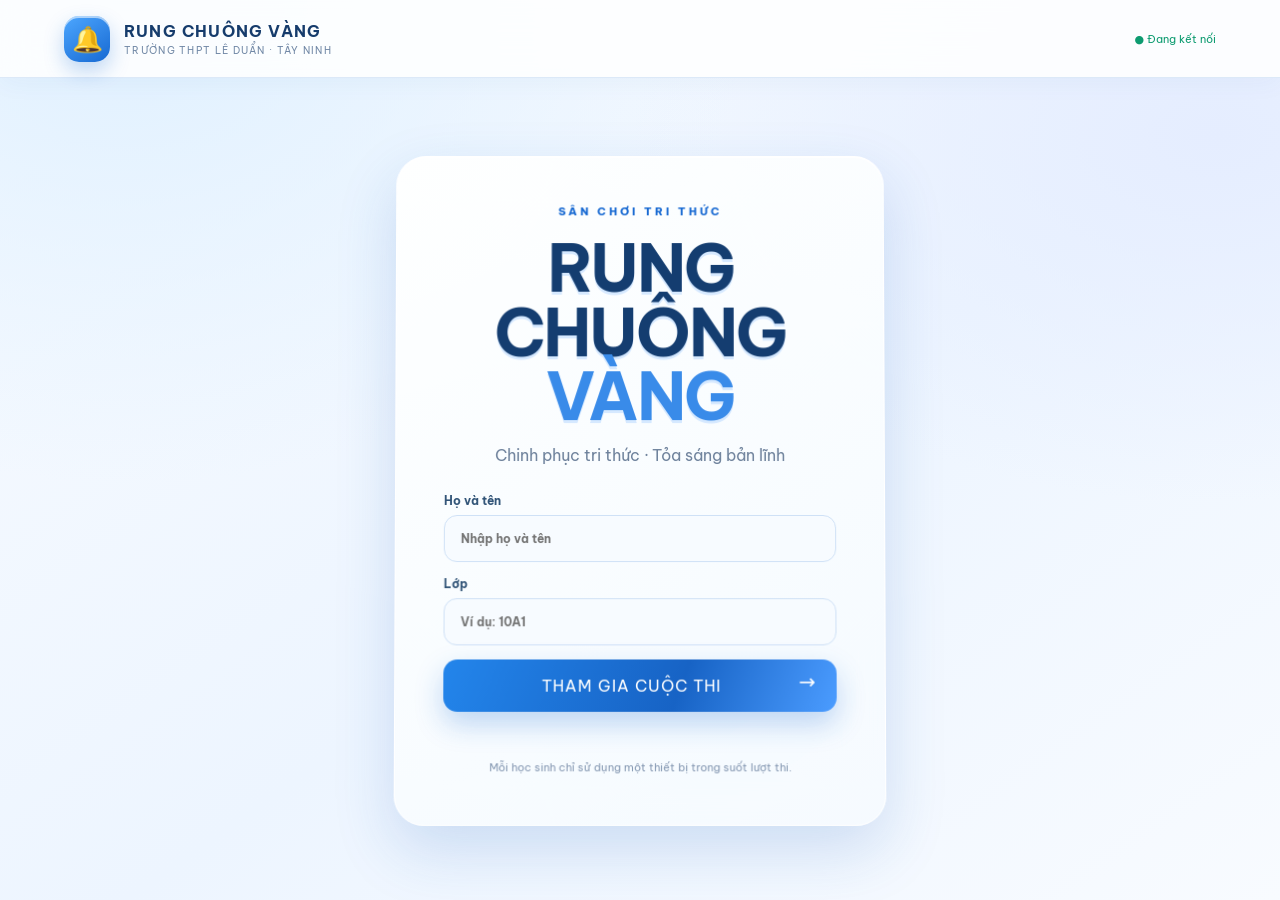
==== commit a355412e: "Add files via upload" ====
--- a/index.html
+++ b/index.html
@@ -1,7 +1,7 @@
 <!doctype html>
 <html lang="vi"><head>
 <meta charset="utf-8"><meta name="viewport" content="width=device-width,initial-scale=1,viewport-fit=cover">
-<meta name="theme-color" content="#07102c"><title>Rung Chuông Vàng | THPT Lê Duẩn</title>
+<meta name="theme-color" content="#eef6ff"><title>Rung Chuông Vàng | THPT Lê Duẩn</title>
 <link rel="stylesheet" href="style.css"></head>
 <body>
 <div class="bg-orb orb1"></div><div class="bg-orb orb2"></div>
--- a/style.css
+++ b/style.css
@@ -1,2 +1,6 @@
 @import url('https://fonts.googleapis.com/css2?family=Be+Vietnam+Pro:wght@400;500;600;700;800;900&display=swap');
-:root{--cyan:#67e8f9;--blue:#3987ff;--gold:#ffd66b;--ink:#07102c}*{box-sizing:border-box}body{margin:0;min-height:100vh;color:#f7f9ff;font-family:'Be Vietnam Pro',system-ui,sans-serif;background:radial-gradient(ellipse at 50% -15%,#233c82 0,#0b1740 38%,#050918 78%);overflow-x:hidden}.bg-orb{position:fixed;border-radius:50%;filter:blur(80px);opacity:.2;pointer-events:none}.orb1{width:300px;height:300px;background:#00c8ff;top:15%;left:-100px}.orb2{width:350px;height:350px;background:#7c3aed;right:-130px;bottom:0}.site-head{height:78px;padding:12px clamp(16px,5vw,64px);display:flex;align-items:center;gap:14px;border-bottom:1px solid #ffffff20;background:#07102c99;backdrop-filter:blur(16px);position:relative;z-index:2}.brand-mark{width:46px;height:46px;border-radius:15px;background:linear-gradient(135deg,#246bff,#9b4dff);display:grid;place-items:center;font-size:25px;box-shadow:0 0 25px #3987ff66}.site-head b{display:block;letter-spacing:1.5px}.site-head small{display:block;color:#a9b8e5;font-size:10px;letter-spacing:1.3px;margin-top:3px}.net{margin-left:auto;font-size:11px;color:#9cebc8}.screen{display:none;min-height:calc(100vh - 78px);padding:28px 14px;position:relative;z-index:1}.screen.active{display:flex;flex-direction:column;align-items:center;justify-content:center}.glass{background:linear-gradient(145deg,#ffffff1c,#ffffff08);border:1px solid #ffffff24;box-shadow:0 25px 80px #0006,inset 0 1px #ffffff1a;backdrop-filter:blur(20px)}.login-card{width:min(100%,490px);padding:clamp(25px,5vw,48px);border-radius:30px;text-align:center}.eyebrow,.question-label{color:var(--cyan);font-weight:800;letter-spacing:3px;font-size:11px}.login-card h1{font-size:clamp(42px,9vw,66px);line-height:.98;letter-spacing:-2px;margin:18px 0 12px;text-shadow:0 0 30px #48a5ff66}.login-card h1 em{font-style:normal;color:var(--gold)}.login-card>p{color:#bdc9e9;margin-bottom:28px}.login-card label{display:block;text-align:left;color:#dce6ff;font-size:12px;font-weight:700;margin:14px 0}.login-card input{display:block;width:100%;margin-top:7px;padding:15px 16px;border-radius:13px;background:#07112e;border:1px solid #52628d;color:white;outline:none;font:inherit}.login-card input:focus{border-color:var(--cyan);box-shadow:0 0 0 3px #67e8f922}.btn{border:0;border-radius:14px;padding:16px 20px;font:800 13px inherit;cursor:pointer}.primary{width:100%;color:#07102c;background:linear-gradient(100deg,#68e7f6,#8ab5ff,#c2a0ff);box-shadow:0 12px 30px #3987ff40;letter-spacing:1px}.primary span{float:right;font-size:20px;line-height:12px}.primary:disabled{opacity:.5}.login-note,.message{font-size:11px;color:#aab8dc;margin-top:16px;min-height:16px}.message{color:#ff9ca9}.player-bar{width:min(1100px,100%);border-radius:20px;padding:13px 18px;display:flex;align-items:center;gap:20px;margin-bottom:18px}.player-bar>div:first-child{margin-right:auto}.player-bar b{display:block}.player-bar small{display:block;color:#aab9df;font-size:11px}.round{text-align:center;font-size:11px;letter-spacing:1px}.round b{font-size:24px;display:inline}.timer{width:58px;height:58px;border-radius:50%;display:grid;place-items:center;font-size:27px;font-weight:900;color:var(--gold);border:3px solid var(--gold);box-shadow:0 0 22px #ffd66b44}.timer.urgent{color:#ff7d8c;border-color:#ff657b;box-shadow:0 0 25px #ff657b88;animation:pulse .55s infinite alternate}@keyframes pulse{to{transform:scale(1.08)}}.question-card{width:min(1100px,100%);padding:clamp(24px,5vw,55px);border-radius:28px;text-align:center}.question-card h2{font-size:clamp(23px,4.5vw,42px);line-height:1.35;margin:16px auto 30px;max-width:950px}.question-card p{color:#c1cbe6}.options{display:grid;grid-template-columns:1fr 1fr;gap:15px}.options button{display:flex;align-items:center;text-align:left;gap:16px;min-height:88px;padding:16px 19px;border:1px solid #ffffff26;border-radius:17px;background:linear-gradient(110deg,#ffffff16,#ffffff08);color:white;cursor:pointer;transition:.16s}.options button:hover:not(:disabled){transform:translateY(-3px);border-color:var(--cyan);background:#3987ff30}.options button b{flex:0 0 43px;height:43px;border-radius:13px;background:#2b4d91;color:var(--cyan);display:grid;place-items:center;font-size:18px}.options button span{font-size:clamp(15px,2vw,20px);font-weight:700}.options button.selected{border:2px solid var(--gold);background:#d39b2630}.options button:disabled{cursor:default;opacity:.75}.answer-notice{min-height:22px;color:var(--cyan);font-size:12px;margin-top:20px}.muted{color:#aab9df;font-size:12px}.live-dot{width:12px;height:12px;background:#6cf0bd;border-radius:50%;margin:auto;box-shadow:0 0 18px #6cf0bd;animation:pulse 1s infinite alternate}.big-icon{font-size:70px}.hidden{display:none!important}#toast{position:fixed;z-index:20;bottom:22px;left:50%;transform:translate(-50%,20px);opacity:0;background:#17234a;border:1px solid #7182b7;padding:12px 18px;border-radius:12px;transition:.2s;font-size:13px}#toast.show{opacity:1;transform:translate(-50%,0)}body.disqualified .question-card{border-color:#ff667c}@media(max-width:650px){.site-head{height:68px}.screen{min-height:calc(100vh - 68px)}.options{grid-template-columns:1fr;gap:10px}.options button{min-height:72px}.player-bar{gap:10px;padding:10px 12px}.timer{width:50px;height:50px;font-size:23px}.player-bar small{font-size:9px}.question-card{padding:25px 16px}.site-head small{font-size:9px}}+:root{--blue:#1769d2;--blue2:#4b9cff;--navy:#12345d;--sky:#eaf4ff;--ink:#172b46;--muted:#6d819b;--line:#dce9f8;--white:#fff;--green:#0d9b70;--red:#dc4d63;--amber:#c88713;--shadow:0 18px 48px rgba(35,91,157,.12);--shadow3:0 24px 60px rgba(31,100,190,.18)}
+*{box-sizing:border-box}html{scroll-behavior:smooth}body{margin:0;min-height:100vh;color:var(--ink);font-family:'Be Vietnam Pro',system-ui,sans-serif;background:radial-gradient(ellipse at 10% 0%,#dff0ff 0,transparent 38%),radial-gradient(ellipse at 95% 15%,#e5edff 0,transparent 34%),linear-gradient(145deg,#f8fbff,#edf5ff 55%,#f8fbff);overflow-x:hidden}button,input{font:inherit}button{cursor:pointer}button:disabled{opacity:.45;cursor:not-allowed;transform:none!important}.site-head{height:78px;padding:12px clamp(16px,5vw,64px);display:flex;align-items:center;gap:14px;border-bottom:1px solid #dce9f8;background:#ffffffd9;backdrop-filter:blur(18px);position:relative;z-index:2;box-shadow:0 5px 24px #2a65a40b}.brand-mark{width:46px;height:46px;border-radius:15px;background:linear-gradient(145deg,#4da7ff,#1769d2);display:grid;place-items:center;font-size:25px;box-shadow:0 9px 20px #1769d244,inset 0 2px #ffffff90}.site-head b{display:block;letter-spacing:1.2px;color:#163c6c}.site-head small{display:block;color:#7188a6;font-size:10px;letter-spacing:1.3px;margin-top:3px}.net{margin-left:auto;font-size:11px;color:var(--green)}.screen{display:none;min-height:calc(100vh - 78px);padding:28px 14px;position:relative;z-index:1}.screen.active{display:flex;flex-direction:column;align-items:center;justify-content:center}.glass,.question-card{background:linear-gradient(145deg,#ffffffed,#f5faffed);border:1px solid #ffffff;box-shadow:var(--shadow3),inset 0 1px #fff;backdrop-filter:blur(18px)}.login-card{width:min(100%,490px);padding:clamp(25px,5vw,48px);border-radius:30px;text-align:center;transform:perspective(1000px) rotateX(1deg);transition:transform .35s}.login-card:hover{transform:perspective(1000px) rotateX(0) translateY(-3px)}.eyebrow,.question-label{color:var(--blue);font-weight:800;letter-spacing:3px;font-size:11px}.login-card h1{font-size:clamp(42px,9vw,66px);line-height:.98;letter-spacing:-2px;margin:18px 0 12px;color:#143d70;text-shadow:0 3px 0 #d6e9ff}.login-card h1 em{font-style:normal;color:#398be9}.login-card>p{color:var(--muted);margin-bottom:28px}.login-card label{display:block;text-align:left;color:#315477;font-size:12px;font-weight:700;margin:14px 0}.login-card input{display:block;width:100%;margin-top:7px;padding:15px 16px;border-radius:13px;background:#f7fbff;border:1px solid #cfe1f6;color:var(--ink);outline:none;font:inherit}.login-card input:focus,.admin-body input:focus{border-color:#5aa3f4;box-shadow:0 0 0 4px #3987ff1c}.btn{border:0;border-radius:14px;padding:16px 20px;font:800 13px inherit;cursor:pointer;transition:.2s}.primary{width:100%;color:white;background:linear-gradient(110deg,#2385eb,#1763c5 60%,#4b9cff);box-shadow:0 12px 28px #1769d244;letter-spacing:1px}.primary:hover,.action-btn:hover:not(:disabled){transform:translateY(-2px);filter:saturate(1.08);box-shadow:0 14px 25px #1769d233}.primary span{float:right;font-size:20px;line-height:12px}.primary:disabled{opacity:.5}.login-note,.message{font-size:11px;color:#8498b2;margin-top:16px;min-height:16px}.message{color:var(--red)}.player-bar{width:min(1100px,100%);border-radius:20px;padding:13px 18px;display:flex;align-items:center;gap:20px;margin-bottom:18px;background:#ffffffdc;border:1px solid #fff;box-shadow:var(--shadow)}.player-bar>div:first-child{margin-right:auto}.player-bar b{display:block;color:#163e6d}.player-bar small{display:block;color:#8195af;font-size:11px}.round{text-align:center;font-size:11px;letter-spacing:1px;color:#7188a6}.round b{font-size:24px;display:inline;color:var(--blue)}.timer{width:58px;height:58px;border-radius:50%;display:grid;place-items:center;font-size:27px;font-weight:900;color:var(--blue);border:3px solid #72b5ff;background:#eef7ff;box-shadow:0 0 0 6px #dceeff}.timer.urgent{color:#e34f68;border-color:#ff8b9c;box-shadow:0 0 0 6px #ffe5e9;animation:pulse .55s infinite alternate}@keyframes pulse{to{transform:scale(1.08)}}.question-card{width:min(1100px,100%);padding:clamp(24px,5vw,55px);border-radius:28px;text-align:center}.question-card h2{font-size:clamp(23px,4.5vw,42px);line-height:1.35;margin:16px auto 30px;max-width:950px;color:#153d6d}.question-card p{color:var(--muted)}.options{display:grid;grid-template-columns:1fr 1fr;gap:15px}.options button{display:flex;align-items:center;text-align:left;gap:16px;min-height:88px;padding:16px 19px;border:1px solid #d8e8f9;border-radius:17px;background:linear-gradient(120deg,#fff,#f2f8ff);color:#24476e;cursor:pointer;transition:.2s;box-shadow:0 7px 16px #285d9710}.options button:hover:not(:disabled){transform:translateY(-3px);border-color:#68aaf1;background:#eaf5ff}.options button b{flex:0 0 43px;height:43px;border-radius:13px;background:linear-gradient(145deg,#e2f1ff,#c8e3ff);color:#1769d2;display:grid;place-items:center;font-size:18px;box-shadow:inset 0 1px #fff,0 4px 8px #2e74b31a}.options button span{font-size:clamp(15px,2vw,20px);font-weight:700}.options button.selected{border:2px solid #e5b64d;background:#fff8e9}.options button:disabled{cursor:default;opacity:.8}.answer-notice{min-height:22px;color:var(--blue);font-size:12px;margin-top:20px}.muted{color:#8398b2;font-size:12px}.live-dot{width:12px;height:12px;background:#20bf8a;border-radius:50%;margin:auto;box-shadow:0 0 18px #20bf8a;animation:pulse 1s infinite alternate}.big-icon{font-size:70px}.hidden{display:none!important}#toast{position:fixed;z-index:20;bottom:22px;left:50%;transform:translate(-50%,20px);opacity:0;background:#163f70;color:white;border:1px solid #a9d2ff;padding:12px 18px;border-radius:12px;transition:.2s}#toast.show{transform:translate(-50%,0);opacity:1}
+/* Admin command center */
+.admin-body{background:linear-gradient(145deg,#f6faff 0%,#edf5ff 55%,#f9fcff 100%);color:var(--ink)}.admin-glow{position:fixed;border-radius:50%;filter:blur(70px);opacity:.42;pointer-events:none;z-index:0}.glow-a{width:360px;height:360px;background:#b8ddff;top:90px;left:-150px}.glow-b{width:400px;height:400px;background:#d3e4ff;right:-160px;bottom:0}.admin-top{height:76px;padding:0 clamp(16px,4vw,52px);display:flex;align-items:center;justify-content:space-between;gap:20px;background:#ffffffdc;border-bottom:1px solid #dce9f8;backdrop-filter:blur(18px);position:sticky;top:0;z-index:5;box-shadow:0 6px 22px #1d57910b}.brand{display:flex;align-items:center;gap:12px;text-decoration:none;color:inherit}.brand-logo{width:46px;height:46px;display:grid;place-items:center;border-radius:15px;background:linear-gradient(145deg,#65b6ff,#1769d2);font-size:24px;box-shadow:0 8px 18px #1769d244,inset 0 1px #fff9}.brand b{display:block;font-size:13px;letter-spacing:1px;color:#174574}.brand small{display:block;font-size:9px;letter-spacing:1px;color:#8095ae;margin-top:3px}.top-right{display:flex;align-items:center;gap:14px}.connection,.admin-chip,.live-pill,.event-live{font-size:10px;font-weight:800;letter-spacing:.7px;color:#47739f}.connection{display:flex;align-items:center;gap:7px}.connection i,.live-pill i{width:8px;height:8px;background:#16b981;border-radius:50%;box-shadow:0 0 0 4px #d8f7eb}.connection.offline i{background:#e45a6d;box-shadow:0 0 0 4px #ffe1e6}.admin-chip{padding:9px 12px;border-radius:999px;background:#eaf4ff;color:#246ab0}.admin-wrap{width:min(1440px,100%);margin:0 auto;padding:34px clamp(14px,3vw,38px) 70px;position:relative;z-index:1}.surface,.panel,.metric-card{background:#ffffffed;border:1px solid #fff;border-radius:22px;box-shadow:var(--shadow),inset 0 1px #fff;backdrop-filter:blur(16px)}.login-panel{width:min(520px,100%);margin:7vh auto;padding:38px;text-align:center;transform:perspective(1000px) rotateX(1deg);box-shadow:0 30px 70px #2a68a51c,inset 0 1px #fff}.login-emblem{width:72px;height:72px;margin:0 auto 18px;display:grid;place-items:center;border-radius:24px;background:linear-gradient(145deg,#e5f3ff,#c8e4ff);font-size:34px;box-shadow:0 12px 24px #347fbd24,inset 0 2px #fff}.kicker{font-size:10px;letter-spacing:2px;font-weight:900;color:#3985cc;margin:0 0 8px}.login-panel h1,.welcome-row h1{font-size:clamp(26px,4vw,38px);letter-spacing:-1.2px;margin:0;color:#153e6d}.sub{color:#8093aa;font-size:12px;line-height:1.7;margin:8px 0 0}.login-grid{display:grid;gap:14px;text-align:left;margin-top:26px}.admin-body label{display:grid;gap:7px;font-size:11px;font-weight:800;color:#58718e}.admin-body input{width:100%;padding:12px 13px;border-radius:12px;border:1px solid #d7e5f5;background:#f8fbff;color:#183b61;outline:0;font-size:13px}.notice{font-size:12px;color:#d94b62;margin-top:14px;min-height:18px}.wide{width:100%}.welcome-row{display:flex;justify-content:space-between;align-items:end;gap:20px;margin:5px 0 22px}.live-pill{display:flex;align-items:center;gap:9px;padding:11px 14px;border-radius:999px;background:#fff;border:1px solid #dceafa;box-shadow:0 7px 18px #2867a00c}.metric-grid{display:grid;grid-template-columns:repeat(4,1fr);gap:14px;margin-bottom:18px}.metric-card{padding:18px;display:flex;align-items:center;gap:14px;transition:.25s;transform:perspective(800px) translateZ(0)}.metric-card:hover{transform:perspective(800px) translateY(-4px) rotateX(2deg);box-shadow:0 20px 35px #2867a01c}.metric-icon{width:44px;height:44px;border-radius:15px;display:grid;place-items:center;font-size:20px;font-weight:900;box-shadow:inset 0 1px #fff}.metric-icon.blue{background:#e4f2ff;color:#287bd0}.metric-icon.green{background:#e2f8ef;color:#11966c}.metric-icon.amber{background:#fff3d9;color:#c78a1e}.metric-icon.red{background:#ffe8ec;color:#d84e65}.metric-card small{display:block;font-size:9px;font-weight:900;letter-spacing:1px;color:#8ba0b7}.metric-card strong{display:block;font-size:27px;line-height:1.3;color:#1a4777}.control-grid{display:grid;grid-template-columns:1.05fr .95fr;gap:16px;margin-bottom:18px}.panel{padding:22px;min-width:0}.panel-head{display:flex;align-items:center;justify-content:space-between;gap:15px;margin-bottom:17px}.panel-head h2{margin:0;font-size:18px;letter-spacing:-.3px;color:#194574}.panel-icon{font-size:23px;width:42px;height:42px;display:grid;place-items:center;background:#edf6ff;border-radius:14px}.main-actions{display:grid;grid-template-columns:1fr 1fr;gap:10px}.action-btn{border:0;border-radius:12px;padding:13px 14px;font-size:11px;font-weight:900;letter-spacing:.4px;transition:.2s;box-shadow:0 6px 13px #2b659c12}.primary-btn{color:#fff;background:linear-gradient(110deg,#2688ec,#1764c7);box-shadow:0 9px 20px #1769d23a}.soft-btn{color:#2366a6;background:linear-gradient(145deg,#f2f8ff,#e5f1ff);border:1px solid #d8e9fa}.danger-btn{color:#fff;background:linear-gradient(110deg,#ef7180,#d84a62)}.outline-btn{color:#246bad;background:#fff;border:1px solid #cfe2f7}.settings-grid{display:grid;grid-template-columns:repeat(3,1fr) auto;gap:9px;align-items:end;margin-top:20px;padding-top:18px;border-top:1px solid #edf2f8}.settings-grid input{padding:10px}.settings-grid .action-btn{height:39px;white-space:nowrap}.hint{font-size:10px;color:#8ba0b7;line-height:1.6;margin:14px 0 0}.question-preview{padding:18px;border-radius:17px;background:linear-gradient(145deg,#f5faff,#eaf4ff);border:1px solid #e1effc;box-shadow:inset 0 1px #fff}.question-meta{display:flex;justify-content:space-between;align-items:center;color:#7e95ad;font-size:10px;font-weight:800;letter-spacing:1px}.question-meta strong{font-size:23px;color:#1769d2}.question-preview h3{font-size:17px;line-height:1.55;color:#174574;margin:12px 0 15px;min-height:52px}.admin-options{display:grid;grid-template-columns:1fr 1fr;gap:8px}.admin-options div{padding:10px;border-radius:10px;background:#fff;border:1px solid #dceafa;color:#57728e;font-size:11px;line-height:1.4}.admin-options div b{color:#1769d2;margin-right:7px}.admin-options div.is-correct{background:#e3f8ef;border-color:#80d9b2;color:#087a56}.answer-key{display:flex;align-items:center;gap:9px;margin-top:14px;padding-top:12px;border-top:1px solid #dbe9f7;color:#8094aa;font-size:9px;font-weight:900;letter-spacing:.7px}.answer-key b{display:grid;place-items:center;width:26px;height:26px;border-radius:8px;background:#d9f7e9;color:#07835a;font-size:14px}.answer-key span{margin-left:auto;font-size:10px;letter-spacing:0;font-weight:700}.roster-panel,.event-panel{margin-bottom:18px}.roster-heading{align-items:flex-start}.roster-heading .sub{max-width:520px}.roster-tools{display:flex;flex-wrap:wrap;justify-content:space-between;gap:12px;align-items:center;margin-bottom:14px}.roster-tools>input{max-width:320px}.filter-tabs{display:flex;gap:5px;flex-wrap:wrap}.filter-tabs button{border:1px solid #e0eaf6;background:#f8fbff;color:#6c829b;border-radius:9px;padding:8px 10px;font-size:10px;font-weight:800}.filter-tabs button b{margin-left:4px;color:#286daf}.filter-tabs button.active{background:#e5f2ff;border-color:#b8d8f7;color:#1769c3}.table-wrap{width:100%;overflow:auto;border:1px solid #e8eff7;border-radius:13px}.roster-table,.event-table{width:100%;border-collapse:collapse;min-width:780px;text-align:left}.roster-table th,.event-table th{background:#f4f8fd;color:#8ba0b6;font-size:9px;letter-spacing:.8px;padding:12px 14px;white-space:nowrap}.roster-table td,.event-table td{padding:12px 14px;border-top:1px solid #edf2f8;font-size:11px;color:#526d89}.roster-table td b,.event-table td b{display:block;color:#244d76;font-size:12px}.roster-table td small,.event-table td small{display:block;color:#9aabbd;font-size:9px;margin-top:4px}.roster-table code{font-size:10px;color:#4779aa}.status-tag{display:inline-block;padding:6px 9px;border-radius:999px;font-size:9px;font-weight:900;white-space:nowrap}.status-tag.ready{background:#fff3d9;color:#a66d0b}.status-tag.approved{background:#e8f2ff;color:#286cb3}.status-tag.active{background:#ddf8ed;color:#07825c}.status-tag.eliminated{background:#ffe8ec;color:#cf4058}.reason-cell{max-width:180px}.row-actions{display:flex;gap:6px;white-space:nowrap}.mini-btn{border:0;border-radius:8px;padding:7px 9px;font-size:9px;font-weight:900}.mini-btn.approve,.mini-btn.restore{background:#e0f7ec;color:#07845b}.mini-btn.reject{background:#ffe9ed;color:#cf4058}.table-foot{display:flex;justify-content:space-between;color:#9aabbd;font-size:9px;margin-top:10px}.empty-row{text-align:center!important;color:#9aabbd!important;padding:25px!important}.event-live{color:#0caa77}.event-result{font-size:9px;font-weight:900;padding:5px 8px;border-radius:7px}.event-result.good{color:#07845b;background:#e0f7ec}.event-result.bad{color:#d34b60;background:#ffe8ec}.admin-toast{position:fixed;bottom:24px;left:50%;z-index:20;transform:translate(-50%,18px);opacity:0;pointer-events:none;padding:12px 18px;border-radius:12px;background:#164a7b;color:#fff;box-shadow:0 15px 35px #1b4b782e;font-size:12px;font-weight:700;transition:.25s}.admin-toast.show{opacity:1;transform:translate(-50%,0)}.admin-toast.bad{background:#bd3f56}
+@media(max-width:950px){.control-grid{grid-template-columns:1fr}.settings-grid{grid-template-columns:repeat(2,1fr)}.metric-grid{grid-template-columns:repeat(2,1fr)}}@media(max-width:600px){.admin-top{height:66px}.brand small{font-size:8px}.admin-chip{display:none}.admin-wrap{padding-top:22px}.welcome-row{align-items:flex-start;flex-direction:column}.metric-grid{gap:9px}.metric-card{padding:13px;gap:9px}.metric-icon{width:38px;height:38px}.metric-card strong{font-size:23px}.panel{padding:15px;border-radius:17px}.panel-head h2{font-size:16px}.main-actions{grid-template-columns:1fr 1fr}.settings-grid{grid-template-columns:1fr 1fr}.settings-grid .action-btn{grid-column:span 2}.roster-heading{flex-direction:column}.roster-tools>input{max-width:none}.filter-tabs{width:100%}.filter-tabs button{flex:1}.login-panel{padding:26px 20px}.options{grid-template-columns:1fr}.player-bar{gap:10px}.admin-options{grid-template-columns:1fr 1fr}}
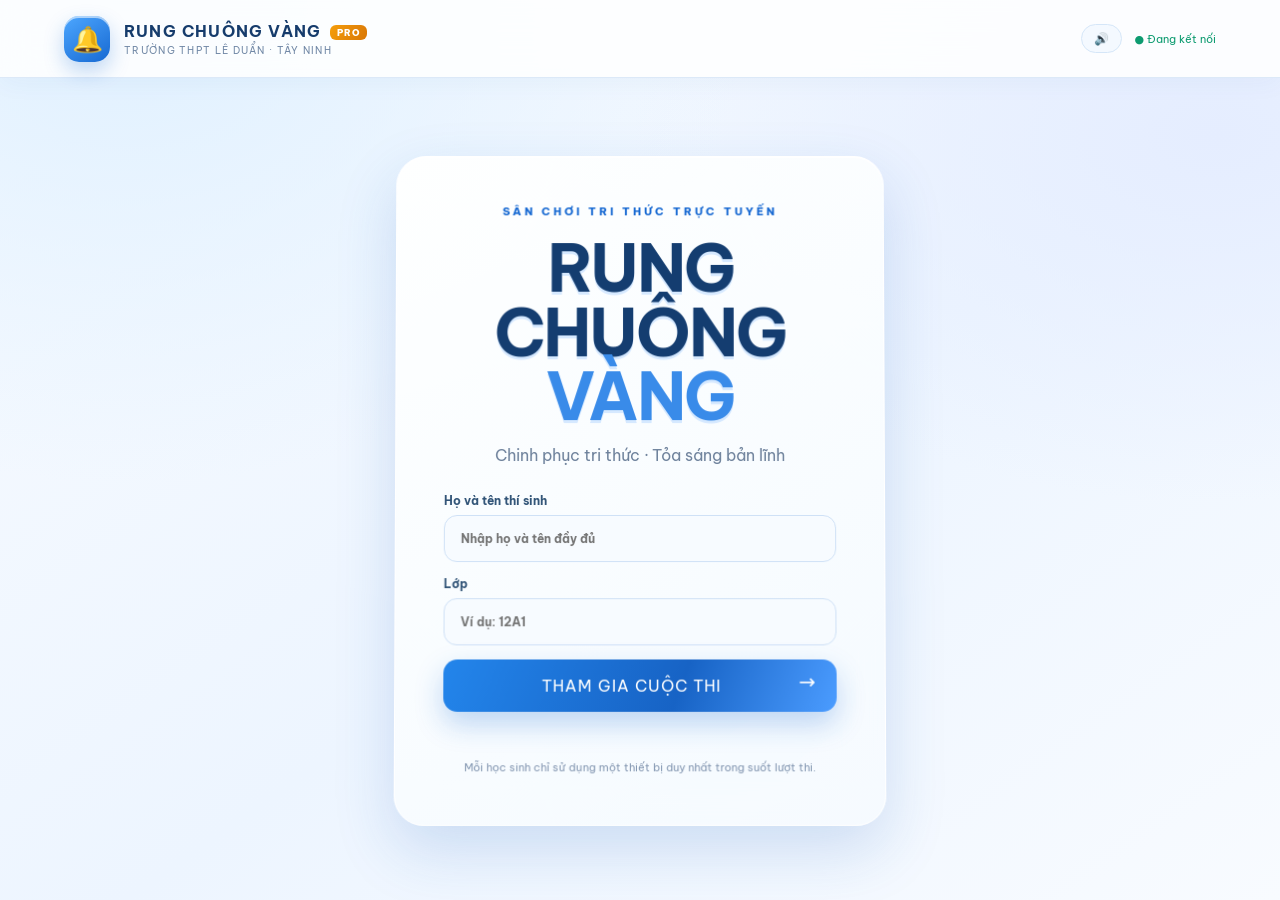
==== commit 9b8658ad: "Add files via upload" ====
--- a/index.html
+++ b/index.html
@@ -1,24 +1,90 @@
 <!doctype html>
-<html lang="vi"><head>
-<meta charset="utf-8"><meta name="viewport" content="width=device-width,initial-scale=1,viewport-fit=cover">
-<meta name="theme-color" content="#eef6ff"><title>Rung Chuông Vàng | THPT Lê Duẩn</title>
-<link rel="stylesheet" href="style.css"></head>
+<html lang="vi">
+<head>
+  <meta charset="utf-8">
+  <meta name="viewport" content="width=device-width,initial-scale=1,viewport-fit=cover">
+  <meta name="theme-color" content="#eef6ff">
+  <title>Rung Chuông Vàng | THPT Lê Duẩn</title>
+  <link rel="stylesheet" href="style.css">
+</head>
 <body>
-<div class="bg-orb orb1"></div><div class="bg-orb orb2"></div>
-<header class="site-head"><div class="brand-mark">🔔</div><div><b>RUNG CHUÔNG VÀNG</b><small>TRƯỜNG THPT LÊ DUẨN · TÂY NINH</small></div><span id="netState" class="net">● Đang kết nối</span></header>
-<main>
-<section id="loginView" class="screen active"><div class="login-card glass">
-<div class="eyebrow">SÂN CHƠI TRI THỨC</div><h1>RUNG CHUÔNG<br><em>VÀNG</em></h1><p>Chinh phục tri thức · Tỏa sáng bản lĩnh</p>
-<label>Họ và tên<input id="fullName" maxlength="100" autocomplete="name" placeholder="Nhập họ và tên"></label>
-<label>Lớp<input id="className" maxlength="30" placeholder="Ví dụ: 10A1"></label>
-<button id="joinBtn" class="btn primary">THAM GIA CUỘC THI <span>→</span></button><div id="loginMsg" class="message"></div>
-<div class="login-note">Mỗi học sinh chỉ sử dụng một thiết bị trong suốt lượt thi.</div></div></section>
-<section id="examView" class="screen"><div class="player-bar glass"><div><b id="playerName">Thí sinh</b><small id="playerClass">Lớp</small></div><div class="round">CÂU <b id="qNumber">--</b><small id="qTotal">/ 20</small></div><div id="timer" class="timer">10</div></div>
-<div id="waiting" class="question-card glass"><div class="live-dot"></div><h2>ĐÃ VÀO SÂN THI</h2><p>Hãy tập trung và chờ hiệu lệnh từ MC.</p><div id="waitingInfo" class="muted"></div></div>
-<div id="questionArea" class="question-card glass hidden"><div class="question-label">THỬ THÁCH TRI THỨC</div><h2 id="questionText">Câu hỏi sẽ xuất hiện tại đây</h2><div id="options" class="options">
-<button data-choice="A"><b>A</b><span></span></button><button data-choice="B"><b>B</b><span></span></button><button data-choice="C"><b>C</b><span></span></button><button data-choice="D"><b>D</b><span></span></button></div><div id="answerNotice" class="answer-notice">Chọn đáp án trước khi đồng hồ về 0</div></div>
-<div id="eliminated" class="question-card glass hidden"><div class="big-icon">⚡</div><h2>BẠN ĐÃ DỪNG CUỘC CHƠI</h2><p id="eliminatedReason"></p><p>Hãy tiếp tục cổ vũ các thí sinh còn lại!</p></div>
-<div id="finished" class="question-card glass hidden"><div class="big-icon">🏆</div><h2>CUỘC THI ĐÃ KẾT THÚC</h2><p id="finalMessage"></p></div>
-</section>
-</main><div id="toast" role="status"></div>
-<script src="config.js"></script><script src="app.js"></script></body></html>+  <div class="bg-orb orb1"></div>
+  <div class="bg-orb orb2"></div>
+  <header class="site-head">
+    <div class="brand-mark">🔔</div>
+    <div>
+      <b>RUNG CHUÔNG VÀNG <span class="pro-tag">PRO</span></b>
+      <small>TRƯỜNG THPT LÊ DUẨN · TÂY NINH</small>
+    </div>
+    <div class="head-actions">
+      <button id="soundToggle" class="icon-pill" title="Bật/Tắt âm thanh">🔊</button>
+      <span id="netState" class="net">● Đang kết nối</span>
+    </div>
+  </header>
+
+  <main>
+    <section id="loginView" class="screen active">
+      <div class="login-card glass">
+        <div class="eyebrow">SÂN CHƠI TRI THỨC TRỰC TUYẾN</div>
+        <h1>RUNG CHUÔNG<br><em>VÀNG</em></h1>
+        <p>Chinh phục tri thức · Tỏa sáng bản lĩnh</p>
+        <label>Họ và tên thí sinh<input id="fullName" maxlength="100" autocomplete="name" placeholder="Nhập họ và tên đầy đủ"></label>
+        <label>Lớp<input id="className" maxlength="30" placeholder="Ví dụ: 12A1"></label>
+        <button id="joinBtn" class="btn primary">THAM GIA CUỘC THI <span>→</span></button>
+        <div id="loginMsg" class="message"></div>
+        <div class="login-note">Mỗi học sinh chỉ sử dụng một thiết bị duy nhất trong suốt lượt thi.</div>
+      </div>
+    </section>
+
+    <section id="examView" class="screen">
+      <div class="player-bar glass">
+        <div>
+          <b id="playerName">Thí sinh</b>
+          <small><span id="playerClass">Lớp</span> · Điểm: <strong id="playerScore" style="color:var(--green)">0</strong></small>
+        </div>
+        <div class="round">CÂU <b id="qNumber">--</b><small id="qTotal">/ 20</small></div>
+        <div id="timer" class="timer">10</div>
+      </div>
+
+      <div id="waiting" class="question-card glass">
+        <div class="live-dot"></div>
+        <h2>ĐÃ VÀO SÂN THI</h2>
+        <p>Hãy giữ màn hình luôn mở và tập trung chờ hiệu lệnh từ MC.</p>
+        <div id="waitingInfo" class="muted"></div>
+      </div>
+
+      <div id="questionArea" class="question-card glass hidden">
+        <div class="question-label">THỬ THÁCH TRI THỨC</div>
+        <h2 id="questionText">Câu hỏi sẽ xuất hiện tại đây</h2>
+        <div id="options" class="options">
+          <button data-choice="A"><b>A</b><span></span></button>
+          <button data-choice="B"><b>B</b><span></span></button>
+          <button data-choice="C"><b>C</b><span></span></button>
+          <button data-choice="D"><b>D</b><span></span></button>
+        </div>
+        <div id="answerNotice" class="answer-notice">Chọn đáp án trước khi đồng hồ về 0</div>
+      </div>
+
+      <div id="eliminated" class="question-card glass hidden">
+        <div class="big-icon">⚡</div>
+        <h2>BẠN ĐÃ DỪNG CUỘC CHƠI</h2>
+        <p id="eliminatedReason" style="color:var(--red);font-weight:700"></p>
+        <p>Hãy tiếp tục cổ vũ các thí sinh còn lại hoặc chờ quyền cứu trợ từ Ban tổ chức!</p>
+      </div>
+
+      <div id="finished" class="question-card glass hidden">
+        <div class="big-icon">🏆</div>
+        <h2>CUỘC THI ĐÃ KẾT THÚC</h2>
+        <p id="finalMessage"></p>
+        <div style="margin-top:24px">
+          <a href="results.html" class="btn primary" style="display:inline-block;width:auto;padding:14px 28px;text-decoration:none">XEM BẢNG XẾP HẠNG →</a>
+        </div>
+      </div>
+    </section>
+  </main>
+
+  <div id="toast" role="status"></div>
+  <script src="config.js"></script>
+  <script src="app.js"></script>
+</body>
+</html>
--- a/style.css
+++ b/style.css
@@ -4,3 +4,35 @@
 /* Admin command center */
 .admin-body{background:linear-gradient(145deg,#f6faff 0%,#edf5ff 55%,#f9fcff 100%);color:var(--ink)}.admin-glow{position:fixed;border-radius:50%;filter:blur(70px);opacity:.42;pointer-events:none;z-index:0}.glow-a{width:360px;height:360px;background:#b8ddff;top:90px;left:-150px}.glow-b{width:400px;height:400px;background:#d3e4ff;right:-160px;bottom:0}.admin-top{height:76px;padding:0 clamp(16px,4vw,52px);display:flex;align-items:center;justify-content:space-between;gap:20px;background:#ffffffdc;border-bottom:1px solid #dce9f8;backdrop-filter:blur(18px);position:sticky;top:0;z-index:5;box-shadow:0 6px 22px #1d57910b}.brand{display:flex;align-items:center;gap:12px;text-decoration:none;color:inherit}.brand-logo{width:46px;height:46px;display:grid;place-items:center;border-radius:15px;background:linear-gradient(145deg,#65b6ff,#1769d2);font-size:24px;box-shadow:0 8px 18px #1769d244,inset 0 1px #fff9}.brand b{display:block;font-size:13px;letter-spacing:1px;color:#174574}.brand small{display:block;font-size:9px;letter-spacing:1px;color:#8095ae;margin-top:3px}.top-right{display:flex;align-items:center;gap:14px}.connection,.admin-chip,.live-pill,.event-live{font-size:10px;font-weight:800;letter-spacing:.7px;color:#47739f}.connection{display:flex;align-items:center;gap:7px}.connection i,.live-pill i{width:8px;height:8px;background:#16b981;border-radius:50%;box-shadow:0 0 0 4px #d8f7eb}.connection.offline i{background:#e45a6d;box-shadow:0 0 0 4px #ffe1e6}.admin-chip{padding:9px 12px;border-radius:999px;background:#eaf4ff;color:#246ab0}.admin-wrap{width:min(1440px,100%);margin:0 auto;padding:34px clamp(14px,3vw,38px) 70px;position:relative;z-index:1}.surface,.panel,.metric-card{background:#ffffffed;border:1px solid #fff;border-radius:22px;box-shadow:var(--shadow),inset 0 1px #fff;backdrop-filter:blur(16px)}.login-panel{width:min(520px,100%);margin:7vh auto;padding:38px;text-align:center;transform:perspective(1000px) rotateX(1deg);box-shadow:0 30px 70px #2a68a51c,inset 0 1px #fff}.login-emblem{width:72px;height:72px;margin:0 auto 18px;display:grid;place-items:center;border-radius:24px;background:linear-gradient(145deg,#e5f3ff,#c8e4ff);font-size:34px;box-shadow:0 12px 24px #347fbd24,inset 0 2px #fff}.kicker{font-size:10px;letter-spacing:2px;font-weight:900;color:#3985cc;margin:0 0 8px}.login-panel h1,.welcome-row h1{font-size:clamp(26px,4vw,38px);letter-spacing:-1.2px;margin:0;color:#153e6d}.sub{color:#8093aa;font-size:12px;line-height:1.7;margin:8px 0 0}.login-grid{display:grid;gap:14px;text-align:left;margin-top:26px}.admin-body label{display:grid;gap:7px;font-size:11px;font-weight:800;color:#58718e}.admin-body input{width:100%;padding:12px 13px;border-radius:12px;border:1px solid #d7e5f5;background:#f8fbff;color:#183b61;outline:0;font-size:13px}.notice{font-size:12px;color:#d94b62;margin-top:14px;min-height:18px}.wide{width:100%}.welcome-row{display:flex;justify-content:space-between;align-items:end;gap:20px;margin:5px 0 22px}.live-pill{display:flex;align-items:center;gap:9px;padding:11px 14px;border-radius:999px;background:#fff;border:1px solid #dceafa;box-shadow:0 7px 18px #2867a00c}.metric-grid{display:grid;grid-template-columns:repeat(4,1fr);gap:14px;margin-bottom:18px}.metric-card{padding:18px;display:flex;align-items:center;gap:14px;transition:.25s;transform:perspective(800px) translateZ(0)}.metric-card:hover{transform:perspective(800px) translateY(-4px) rotateX(2deg);box-shadow:0 20px 35px #2867a01c}.metric-icon{width:44px;height:44px;border-radius:15px;display:grid;place-items:center;font-size:20px;font-weight:900;box-shadow:inset 0 1px #fff}.metric-icon.blue{background:#e4f2ff;color:#287bd0}.metric-icon.green{background:#e2f8ef;color:#11966c}.metric-icon.amber{background:#fff3d9;color:#c78a1e}.metric-icon.red{background:#ffe8ec;color:#d84e65}.metric-card small{display:block;font-size:9px;font-weight:900;letter-spacing:1px;color:#8ba0b7}.metric-card strong{display:block;font-size:27px;line-height:1.3;color:#1a4777}.control-grid{display:grid;grid-template-columns:1.05fr .95fr;gap:16px;margin-bottom:18px}.panel{padding:22px;min-width:0}.panel-head{display:flex;align-items:center;justify-content:space-between;gap:15px;margin-bottom:17px}.panel-head h2{margin:0;font-size:18px;letter-spacing:-.3px;color:#194574}.panel-icon{font-size:23px;width:42px;height:42px;display:grid;place-items:center;background:#edf6ff;border-radius:14px}.main-actions{display:grid;grid-template-columns:1fr 1fr;gap:10px}.action-btn{border:0;border-radius:12px;padding:13px 14px;font-size:11px;font-weight:900;letter-spacing:.4px;transition:.2s;box-shadow:0 6px 13px #2b659c12}.primary-btn{color:#fff;background:linear-gradient(110deg,#2688ec,#1764c7);box-shadow:0 9px 20px #1769d23a}.soft-btn{color:#2366a6;background:linear-gradient(145deg,#f2f8ff,#e5f1ff);border:1px solid #d8e9fa}.danger-btn{color:#fff;background:linear-gradient(110deg,#ef7180,#d84a62)}.outline-btn{color:#246bad;background:#fff;border:1px solid #cfe2f7}.settings-grid{display:grid;grid-template-columns:repeat(3,1fr) auto;gap:9px;align-items:end;margin-top:20px;padding-top:18px;border-top:1px solid #edf2f8}.settings-grid input{padding:10px}.settings-grid .action-btn{height:39px;white-space:nowrap}.hint{font-size:10px;color:#8ba0b7;line-height:1.6;margin:14px 0 0}.question-preview{padding:18px;border-radius:17px;background:linear-gradient(145deg,#f5faff,#eaf4ff);border:1px solid #e1effc;box-shadow:inset 0 1px #fff}.question-meta{display:flex;justify-content:space-between;align-items:center;color:#7e95ad;font-size:10px;font-weight:800;letter-spacing:1px}.question-meta strong{font-size:23px;color:#1769d2}.question-preview h3{font-size:17px;line-height:1.55;color:#174574;margin:12px 0 15px;min-height:52px}.admin-options{display:grid;grid-template-columns:1fr 1fr;gap:8px}.admin-options div{padding:10px;border-radius:10px;background:#fff;border:1px solid #dceafa;color:#57728e;font-size:11px;line-height:1.4}.admin-options div b{color:#1769d2;margin-right:7px}.admin-options div.is-correct{background:#e3f8ef;border-color:#80d9b2;color:#087a56}.answer-key{display:flex;align-items:center;gap:9px;margin-top:14px;padding-top:12px;border-top:1px solid #dbe9f7;color:#8094aa;font-size:9px;font-weight:900;letter-spacing:.7px}.answer-key b{display:grid;place-items:center;width:26px;height:26px;border-radius:8px;background:#d9f7e9;color:#07835a;font-size:14px}.answer-key span{margin-left:auto;font-size:10px;letter-spacing:0;font-weight:700}.roster-panel,.event-panel{margin-bottom:18px}.roster-heading{align-items:flex-start}.roster-heading .sub{max-width:520px}.roster-tools{display:flex;flex-wrap:wrap;justify-content:space-between;gap:12px;align-items:center;margin-bottom:14px}.roster-tools>input{max-width:320px}.filter-tabs{display:flex;gap:5px;flex-wrap:wrap}.filter-tabs button{border:1px solid #e0eaf6;background:#f8fbff;color:#6c829b;border-radius:9px;padding:8px 10px;font-size:10px;font-weight:800}.filter-tabs button b{margin-left:4px;color:#286daf}.filter-tabs button.active{background:#e5f2ff;border-color:#b8d8f7;color:#1769c3}.table-wrap{width:100%;overflow:auto;border:1px solid #e8eff7;border-radius:13px}.roster-table,.event-table{width:100%;border-collapse:collapse;min-width:780px;text-align:left}.roster-table th,.event-table th{background:#f4f8fd;color:#8ba0b6;font-size:9px;letter-spacing:.8px;padding:12px 14px;white-space:nowrap}.roster-table td,.event-table td{padding:12px 14px;border-top:1px solid #edf2f8;font-size:11px;color:#526d89}.roster-table td b,.event-table td b{display:block;color:#244d76;font-size:12px}.roster-table td small,.event-table td small{display:block;color:#9aabbd;font-size:9px;margin-top:4px}.roster-table code{font-size:10px;color:#4779aa}.status-tag{display:inline-block;padding:6px 9px;border-radius:999px;font-size:9px;font-weight:900;white-space:nowrap}.status-tag.ready{background:#fff3d9;color:#a66d0b}.status-tag.approved{background:#e8f2ff;color:#286cb3}.status-tag.active{background:#ddf8ed;color:#07825c}.status-tag.eliminated{background:#ffe8ec;color:#cf4058}.reason-cell{max-width:180px}.row-actions{display:flex;gap:6px;white-space:nowrap}.mini-btn{border:0;border-radius:8px;padding:7px 9px;font-size:9px;font-weight:900}.mini-btn.approve,.mini-btn.restore{background:#e0f7ec;color:#07845b}.mini-btn.reject{background:#ffe9ed;color:#cf4058}.table-foot{display:flex;justify-content:space-between;color:#9aabbd;font-size:9px;margin-top:10px}.empty-row{text-align:center!important;color:#9aabbd!important;padding:25px!important}.event-live{color:#0caa77}.event-result{font-size:9px;font-weight:900;padding:5px 8px;border-radius:7px}.event-result.good{color:#07845b;background:#e0f7ec}.event-result.bad{color:#d34b60;background:#ffe8ec}.admin-toast{position:fixed;bottom:24px;left:50%;z-index:20;transform:translate(-50%,18px);opacity:0;pointer-events:none;padding:12px 18px;border-radius:12px;background:#164a7b;color:#fff;box-shadow:0 15px 35px #1b4b782e;font-size:12px;font-weight:700;transition:.25s}.admin-toast.show{opacity:1;transform:translate(-50%,0)}.admin-toast.bad{background:#bd3f56}
 @media(max-width:950px){.control-grid{grid-template-columns:1fr}.settings-grid{grid-template-columns:repeat(2,1fr)}.metric-grid{grid-template-columns:repeat(2,1fr)}}@media(max-width:600px){.admin-top{height:66px}.brand small{font-size:8px}.admin-chip{display:none}.admin-wrap{padding-top:22px}.welcome-row{align-items:flex-start;flex-direction:column}.metric-grid{gap:9px}.metric-card{padding:13px;gap:9px}.metric-icon{width:38px;height:38px}.metric-card strong{font-size:23px}.panel{padding:15px;border-radius:17px}.panel-head h2{font-size:16px}.main-actions{grid-template-columns:1fr 1fr}.settings-grid{grid-template-columns:1fr 1fr}.settings-grid .action-btn{grid-column:span 2}.roster-heading{flex-direction:column}.roster-tools>input{max-width:none}.filter-tabs{width:100%}.filter-tabs button{flex:1}.login-panel{padding:26px 20px}.options{grid-template-columns:1fr}.player-bar{gap:10px}.admin-options{grid-template-columns:1fr 1fr}}
+
+
+/* Pro Edition Enhancements */
+.pro-tag{display:inline-block;padding:2px 7px;border-radius:6px;background:linear-gradient(120deg,#f59e0b,#d97706);color:#fff;font-size:9px;font-weight:900;letter-spacing:1px;vertical-align:middle;margin-left:4px}
+.head-actions{margin-left:auto;display:flex;align-items:center;gap:12px}
+.head-actions .net{margin-left:0}
+.icon-pill{border:1px solid #d5e6f8;background:#f4f9ff;color:#1769d2;border-radius:999px;padding:6px 12px;font-size:12px;font-weight:800;cursor:pointer;transition:.2s}
+.icon-pill:hover{background:#e3f0ff}
+.modal-backdrop{position:fixed;inset:0;z-index:50;background:rgba(15,35,62,.55);backdrop-filter:blur(6px);display:flex;align-items:center;justify-content:center;padding:16px}
+.modal-box{width:min(1020px,100%);max-height:92vh;overflow-y:auto;padding:26px;border-radius:24px;background:#fff}
+.q-form{display:grid;gap:12px;background:#f5faff;padding:16px;border-radius:16px;border:1px solid #dceafa}
+.q-form-row{display:flex;gap:12px;flex-wrap:wrap}
+.q-form-grid{display:grid;grid-template-columns:1fr 1fr;gap:10px}
+.q-form select{width:100%;padding:11px 12px;border-radius:12px;border:1px solid #d7e5f5;background:#fff;color:#183b61;font:inherit;font-size:13px}
+.stage-timer-wrap{display:flex;justify-content:center;margin:10px 0}
+.stage-timer{min-width:130px;height:130px;padding:0 24px;border-radius:36px;display:grid;place-items:center;font-size:clamp(56px,10vw,96px);font-weight:900;color:#1769d2;background:linear-gradient(145deg,#ffffff,#e6f2ff);border:4px solid #8ac2ff;box-shadow:0 16px 36px rgba(23,105,210,.18)}
+.stage-timer.urgent{color:#e34f68;border-color:#ff8b9c;background:#fff0f3;animation:pulse .5s infinite alternate}
+.stage-options{gap:18px;margin-top:10px}
+.stage-opt-card{display:flex;align-items:center;gap:18px;padding:20px 24px;border-radius:20px;background:linear-gradient(135deg,#ffffff,#f0f7ff);border:2px solid #d4e6fa;text-align:left;box-shadow:0 10px 24px rgba(25,75,135,.08)}
+.stage-opt-card b{flex:0 0 50px;height:50px;border-radius:14px;background:linear-gradient(145deg,#2688ec,#1764c7);color:#fff;display:grid;place-items:center;font-size:22px}
+.stage-opt-card span{font-size:clamp(18px,2.4vw,26px);font-weight:700;color:#163d6b}
+.stage-footer{margin-top:28px;padding-top:16px;border-top:1px solid #dceafa}
+.stage-stats-bar{display:flex;justify-content:center;gap:24px;flex-wrap:wrap;font-size:15px;color:#4a6b8c}
+.stage-stats-bar b{color:#143d70;font-size:17px}
+.podium-grid{display:grid;grid-template-columns:repeat(3,1fr);gap:14px;margin-top:12px}
+.podium-card{padding:18px;border-radius:18px;background:linear-gradient(145deg,#f8fbff,#eaf4ff);border:1px solid #d4e6fa;text-align:center}
+.podium-card.rank-1{background:linear-gradient(145deg,#fffbeb,#fef3c7);border-color:#fcd34d}
+.podium-card .medal{display:inline-block;font-size:11px;font-weight:900;letter-spacing:1px;color:#b45309;margin-bottom:6px}
+.podium-card h3{margin:4px 0;font-size:17px;color:#143d70}
+.podium-card p{margin:0 0 8px;font-size:12px;color:#6d819b}
+.podium-card strong{font-size:15px;color:#0d9b70}
+@media(max-width:720px){.podium-grid,.q-form-grid{grid-template-columns:1fr}}
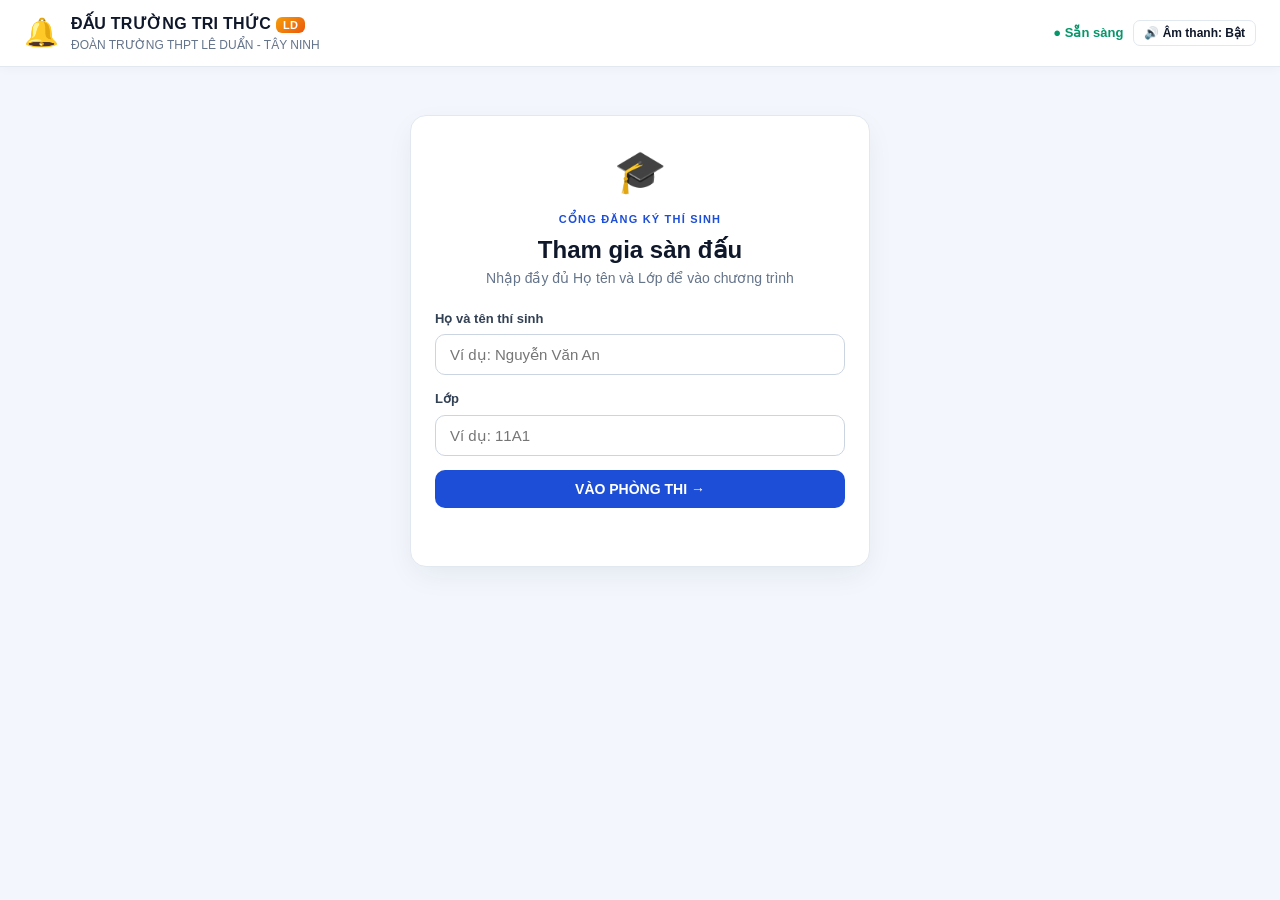
==== commit b12b055a: "Add files via upload" ====
--- a/index.html
+++ b/index.html
@@ -2,88 +2,85 @@
 <html lang="vi">
 <head>
   <meta charset="utf-8">
-  <meta name="viewport" content="width=device-width,initial-scale=1,viewport-fit=cover">
-  <meta name="theme-color" content="#eef6ff">
-  <title>Rung Chuông Vàng | THPT Lê Duẩn</title>
+  <meta name="viewport" content="width=device-width,initial-scale=1">
+  <title>Rung Chuông Vàng - THPT Lê Duẩn</title>
   <link rel="stylesheet" href="style.css">
 </head>
 <body>
-  <div class="bg-orb orb1"></div>
-  <div class="bg-orb orb2"></div>
-  <header class="site-head">
-    <div class="brand-mark">🔔</div>
-    <div>
-      <b>RUNG CHUÔNG VÀNG <span class="pro-tag">PRO</span></b>
-      <small>TRƯỜNG THPT LÊ DUẨN · TÂY NINH</small>
-    </div>
-    <div class="head-actions">
-      <button id="soundToggle" class="icon-pill" title="Bật/Tắt âm thanh">🔊</button>
-      <span id="netState" class="net">● Đang kết nối</span>
+  <header class="topbar">
+    <a class="brand" href="index.html">
+      <span class="brand-logo">🔔</span>
+      <span><b>ĐẤU TRƯỜNG TRI THỨC <span class="pro-tag">LD</span></b><small>ĐOÀN TRƯỜNG THPT LÊ DUẨN - TÂY NINH</small></span>
+    </a>
+    <div class="top-right">
+      <span id="netState" style="font-size:13px;font-weight:700;color:#059669">● Sẵn sàng</span>
+      <button id="soundToggle" class="action-btn outline-btn sm-btn">🔊 Âm thanh: Bật</button>
     </div>
   </header>
 
-  <main>
-    <section id="loginView" class="screen active">
-      <div class="login-card glass">
-        <div class="eyebrow">SÂN CHƠI TRI THỨC TRỰC TUYẾN</div>
-        <h1>RUNG CHUÔNG<br><em>VÀNG</em></h1>
-        <p>Chinh phục tri thức · Tỏa sáng bản lĩnh</p>
-        <label>Họ và tên thí sinh<input id="fullName" maxlength="100" autocomplete="name" placeholder="Nhập họ và tên đầy đủ"></label>
-        <label>Lớp<input id="className" maxlength="30" placeholder="Ví dụ: 12A1"></label>
-        <button id="joinBtn" class="btn primary">THAM GIA CUỘC THI <span>→</span></button>
-        <div id="loginMsg" class="message"></div>
-        <div class="login-note">Mỗi học sinh chỉ sử dụng một thiết bị duy nhất trong suốt lượt thi.</div>
+  <main class="container">
+    <section id="loginView" class="login-panel">
+      <div class="login-emblem">🎓</div>
+      <p class="kicker">CỔNG ĐĂNG KÝ THÍ SINH</p>
+      <h1>Tham gia sàn đấu</h1>
+      <p class="sub">Nhập đầy đủ Họ tên và Lớp để vào chương trình</p>
+      <div class="login-grid">
+        <label>Họ và tên thí sinh<input id="fullName" placeholder="Ví dụ: Nguyễn Văn An" autocomplete="name"></label>
+        <label>Lớp<input id="className" placeholder="Ví dụ: 11A1"></label>
+        <button id="joinBtn" class="action-btn primary-btn wide">VÀO PHÒNG THI →</button>
       </div>
+      <div id="loginMsg" class="notice"></div>
     </section>
 
-    <section id="examView" class="screen">
-      <div class="player-bar glass">
+    <section id="examView" class="surface hidden">
+      <div class="status-bar">
         <div>
-          <b id="playerName">Thí sinh</b>
-          <small><span id="playerClass">Lớp</span> · Điểm: <strong id="playerScore" style="color:var(--green)">0</strong></small>
+          <strong id="playerName" style="font-size:16px">Thí sinh</strong> · <span id="playerClass" class="badge badge-blue">Lớp</span>
         </div>
-        <div class="round">CÂU <b id="qNumber">--</b><small id="qTotal">/ 20</small></div>
-        <div id="timer" class="timer">10</div>
+        <div style="display:flex;gap:8px;align-items:center">
+          <span class="badge badge-green">Điểm: <b id="playerScore">0</b></span>
+          <span id="playerStateBadge" class="badge badge-amber">Đang chờ</span>
+        </div>
       </div>
 
-      <div id="waiting" class="question-card glass">
-        <div class="live-dot"></div>
-        <h2>ĐÃ VÀO SÂN THI</h2>
-        <p>Hãy giữ màn hình luôn mở và tập trung chờ hiệu lệnh từ MC.</p>
-        <div id="waitingInfo" class="muted"></div>
+      <div id="waitingBox" style="text-align:center;padding:36px 12px">
+        <div style="font-size:48px;margin-bottom:10px">⏳</div>
+        <h2 id="waitTitle">Đang chờ Ban tổ chức bắt đầu...</h2>
+        <p id="waitDesc" class="sub" style="margin-top:6px">Vui lòng giữ nguyên màn hình này và không chuyển sang ứng dụng khác.</p>
       </div>
 
-      <div id="questionArea" class="question-card glass hidden">
-        <div class="question-label">THỬ THÁCH TRI THỨC</div>
-        <h2 id="questionText">Câu hỏi sẽ xuất hiện tại đây</h2>
-        <div id="options" class="options">
-          <button data-choice="A"><b>A</b><span></span></button>
-          <button data-choice="B"><b>B</b><span></span></button>
-          <button data-choice="C"><b>C</b><span></span></button>
-          <button data-choice="D"><b>D</b><span></span></button>
-        </div>
-        <div id="answerNotice" class="answer-notice">Chọn đáp án trước khi đồng hồ về 0</div>
+      <div id="eliminatedBox" class="hidden" style="text-align:center;padding:36px 12px">
+        <div style="font-size:52px;margin-bottom:10px">🛑</div>
+        <h2 style="color:var(--danger)">BẠN ĐÃ DỪNG CUỘC CHƠI</h2>
+        <p id="elimReason" class="sub" style="margin-top:8px;font-weight:700;color:#991b1b">Lý do: Trả lời sai</p>
+        <p class="sub">Hãy theo dõi sân khấu để chờ lượt <b>Cứu trợ</b> từ Thầy Cô và khán giả!</p>
       </div>
 
-      <div id="eliminated" class="question-card glass hidden">
-        <div class="big-icon">⚡</div>
-        <h2>BẠN ĐÃ DỪNG CUỘC CHƠI</h2>
-        <p id="eliminatedReason" style="color:var(--red);font-weight:700"></p>
-        <p>Hãy tiếp tục cổ vũ các thí sinh còn lại hoặc chờ quyền cứu trợ từ Ban tổ chức!</p>
+      <div id="finishedBox" class="hidden" style="text-align:center;padding:36px 12px">
+        <div style="font-size:52px;margin-bottom:10px">🏆</div>
+        <h2>CUỘC THI ĐÃ KẾT THÚC</h2>
+        <p class="sub" style="margin-top:8px">Cảm ơn bạn đã tham gia Rung Chuông Vàng Pro!</p>
+        <a href="results.html" class="action-btn primary-btn" style="text-decoration:none;margin-top:10px">XEM BẢNG XẾP HẠNG</a>
       </div>
 
-      <div id="finished" class="question-card glass hidden">
-        <div class="big-icon">🏆</div>
-        <h2>CUỘC THI ĐÃ KẾT THÚC</h2>
-        <p id="finalMessage"></p>
-        <div style="margin-top:24px">
-          <a href="results.html" class="btn primary" style="display:inline-block;width:auto;padding:14px 28px;text-decoration:none">XEM BẢNG XẾP HẠNG →</a>
+      <div id="questionBox" class="hidden">
+        <div class="timer-box">
+          <span class="badge badge-blue" id="qCounter">Câu 1 / 20</span>
+          <span class="timer-num" id="timerDisplay">10s</span>
         </div>
+        <div class="q-text" id="qText">Đang tải nội dung câu hỏi...</div>
+        <div class="options-grid" id="options">
+          <button class="opt-btn" data-choice="A"><span class="opt-key">A</span><span id="optA"></span></button>
+          <button class="opt-btn" data-choice="B"><span class="opt-key">B</span><span id="optB"></span></button>
+          <button class="opt-btn" data-choice="C"><span class="opt-key">C</span><span id="optC"></span></button>
+          <button class="opt-btn" data-choice="D"><span class="opt-key">D</span><span id="optD"></span></button>
+        </div>
+        <div id="answerNotice" class="notice ok" style="text-align:center"></div>
       </div>
     </section>
   </main>
 
-  <div id="toast" role="status"></div>
+  <div id="toast" class="toast hidden"></div>
   <script src="config.js"></script>
   <script src="app.js"></script>
 </body>
--- a/style.css
+++ b/style.css
@@ -1,38 +1,249 @@
-@import url('https://fonts.googleapis.com/css2?family=Be+Vietnam+Pro:wght@400;500;600;700;800;900&display=swap');
-:root{--blue:#1769d2;--blue2:#4b9cff;--navy:#12345d;--sky:#eaf4ff;--ink:#172b46;--muted:#6d819b;--line:#dce9f8;--white:#fff;--green:#0d9b70;--red:#dc4d63;--amber:#c88713;--shadow:0 18px 48px rgba(35,91,157,.12);--shadow3:0 24px 60px rgba(31,100,190,.18)}
-*{box-sizing:border-box}html{scroll-behavior:smooth}body{margin:0;min-height:100vh;color:var(--ink);font-family:'Be Vietnam Pro',system-ui,sans-serif;background:radial-gradient(ellipse at 10% 0%,#dff0ff 0,transparent 38%),radial-gradient(ellipse at 95% 15%,#e5edff 0,transparent 34%),linear-gradient(145deg,#f8fbff,#edf5ff 55%,#f8fbff);overflow-x:hidden}button,input{font:inherit}button{cursor:pointer}button:disabled{opacity:.45;cursor:not-allowed;transform:none!important}.site-head{height:78px;padding:12px clamp(16px,5vw,64px);display:flex;align-items:center;gap:14px;border-bottom:1px solid #dce9f8;background:#ffffffd9;backdrop-filter:blur(18px);position:relative;z-index:2;box-shadow:0 5px 24px #2a65a40b}.brand-mark{width:46px;height:46px;border-radius:15px;background:linear-gradient(145deg,#4da7ff,#1769d2);display:grid;place-items:center;font-size:25px;box-shadow:0 9px 20px #1769d244,inset 0 2px #ffffff90}.site-head b{display:block;letter-spacing:1.2px;color:#163c6c}.site-head small{display:block;color:#7188a6;font-size:10px;letter-spacing:1.3px;margin-top:3px}.net{margin-left:auto;font-size:11px;color:var(--green)}.screen{display:none;min-height:calc(100vh - 78px);padding:28px 14px;position:relative;z-index:1}.screen.active{display:flex;flex-direction:column;align-items:center;justify-content:center}.glass,.question-card{background:linear-gradient(145deg,#ffffffed,#f5faffed);border:1px solid #ffffff;box-shadow:var(--shadow3),inset 0 1px #fff;backdrop-filter:blur(18px)}.login-card{width:min(100%,490px);padding:clamp(25px,5vw,48px);border-radius:30px;text-align:center;transform:perspective(1000px) rotateX(1deg);transition:transform .35s}.login-card:hover{transform:perspective(1000px) rotateX(0) translateY(-3px)}.eyebrow,.question-label{color:var(--blue);font-weight:800;letter-spacing:3px;font-size:11px}.login-card h1{font-size:clamp(42px,9vw,66px);line-height:.98;letter-spacing:-2px;margin:18px 0 12px;color:#143d70;text-shadow:0 3px 0 #d6e9ff}.login-card h1 em{font-style:normal;color:#398be9}.login-card>p{color:var(--muted);margin-bottom:28px}.login-card label{display:block;text-align:left;color:#315477;font-size:12px;font-weight:700;margin:14px 0}.login-card input{display:block;width:100%;margin-top:7px;padding:15px 16px;border-radius:13px;background:#f7fbff;border:1px solid #cfe1f6;color:var(--ink);outline:none;font:inherit}.login-card input:focus,.admin-body input:focus{border-color:#5aa3f4;box-shadow:0 0 0 4px #3987ff1c}.btn{border:0;border-radius:14px;padding:16px 20px;font:800 13px inherit;cursor:pointer;transition:.2s}.primary{width:100%;color:white;background:linear-gradient(110deg,#2385eb,#1763c5 60%,#4b9cff);box-shadow:0 12px 28px #1769d244;letter-spacing:1px}.primary:hover,.action-btn:hover:not(:disabled){transform:translateY(-2px);filter:saturate(1.08);box-shadow:0 14px 25px #1769d233}.primary span{float:right;font-size:20px;line-height:12px}.primary:disabled{opacity:.5}.login-note,.message{font-size:11px;color:#8498b2;margin-top:16px;min-height:16px}.message{color:var(--red)}.player-bar{width:min(1100px,100%);border-radius:20px;padding:13px 18px;display:flex;align-items:center;gap:20px;margin-bottom:18px;background:#ffffffdc;border:1px solid #fff;box-shadow:var(--shadow)}.player-bar>div:first-child{margin-right:auto}.player-bar b{display:block;color:#163e6d}.player-bar small{display:block;color:#8195af;font-size:11px}.round{text-align:center;font-size:11px;letter-spacing:1px;color:#7188a6}.round b{font-size:24px;display:inline;color:var(--blue)}.timer{width:58px;height:58px;border-radius:50%;display:grid;place-items:center;font-size:27px;font-weight:900;color:var(--blue);border:3px solid #72b5ff;background:#eef7ff;box-shadow:0 0 0 6px #dceeff}.timer.urgent{color:#e34f68;border-color:#ff8b9c;box-shadow:0 0 0 6px #ffe5e9;animation:pulse .55s infinite alternate}@keyframes pulse{to{transform:scale(1.08)}}.question-card{width:min(1100px,100%);padding:clamp(24px,5vw,55px);border-radius:28px;text-align:center}.question-card h2{font-size:clamp(23px,4.5vw,42px);line-height:1.35;margin:16px auto 30px;max-width:950px;color:#153d6d}.question-card p{color:var(--muted)}.options{display:grid;grid-template-columns:1fr 1fr;gap:15px}.options button{display:flex;align-items:center;text-align:left;gap:16px;min-height:88px;padding:16px 19px;border:1px solid #d8e8f9;border-radius:17px;background:linear-gradient(120deg,#fff,#f2f8ff);color:#24476e;cursor:pointer;transition:.2s;box-shadow:0 7px 16px #285d9710}.options button:hover:not(:disabled){transform:translateY(-3px);border-color:#68aaf1;background:#eaf5ff}.options button b{flex:0 0 43px;height:43px;border-radius:13px;background:linear-gradient(145deg,#e2f1ff,#c8e3ff);color:#1769d2;display:grid;place-items:center;font-size:18px;box-shadow:inset 0 1px #fff,0 4px 8px #2e74b31a}.options button span{font-size:clamp(15px,2vw,20px);font-weight:700}.options button.selected{border:2px solid #e5b64d;background:#fff8e9}.options button:disabled{cursor:default;opacity:.8}.answer-notice{min-height:22px;color:var(--blue);font-size:12px;margin-top:20px}.muted{color:#8398b2;font-size:12px}.live-dot{width:12px;height:12px;background:#20bf8a;border-radius:50%;margin:auto;box-shadow:0 0 18px #20bf8a;animation:pulse 1s infinite alternate}.big-icon{font-size:70px}.hidden{display:none!important}#toast{position:fixed;z-index:20;bottom:22px;left:50%;transform:translate(-50%,20px);opacity:0;background:#163f70;color:white;border:1px solid #a9d2ff;padding:12px 18px;border-radius:12px;transition:.2s}#toast.show{transform:translate(-50%,0);opacity:1}
-/* Admin command center */
-.admin-body{background:linear-gradient(145deg,#f6faff 0%,#edf5ff 55%,#f9fcff 100%);color:var(--ink)}.admin-glow{position:fixed;border-radius:50%;filter:blur(70px);opacity:.42;pointer-events:none;z-index:0}.glow-a{width:360px;height:360px;background:#b8ddff;top:90px;left:-150px}.glow-b{width:400px;height:400px;background:#d3e4ff;right:-160px;bottom:0}.admin-top{height:76px;padding:0 clamp(16px,4vw,52px);display:flex;align-items:center;justify-content:space-between;gap:20px;background:#ffffffdc;border-bottom:1px solid #dce9f8;backdrop-filter:blur(18px);position:sticky;top:0;z-index:5;box-shadow:0 6px 22px #1d57910b}.brand{display:flex;align-items:center;gap:12px;text-decoration:none;color:inherit}.brand-logo{width:46px;height:46px;display:grid;place-items:center;border-radius:15px;background:linear-gradient(145deg,#65b6ff,#1769d2);font-size:24px;box-shadow:0 8px 18px #1769d244,inset 0 1px #fff9}.brand b{display:block;font-size:13px;letter-spacing:1px;color:#174574}.brand small{display:block;font-size:9px;letter-spacing:1px;color:#8095ae;margin-top:3px}.top-right{display:flex;align-items:center;gap:14px}.connection,.admin-chip,.live-pill,.event-live{font-size:10px;font-weight:800;letter-spacing:.7px;color:#47739f}.connection{display:flex;align-items:center;gap:7px}.connection i,.live-pill i{width:8px;height:8px;background:#16b981;border-radius:50%;box-shadow:0 0 0 4px #d8f7eb}.connection.offline i{background:#e45a6d;box-shadow:0 0 0 4px #ffe1e6}.admin-chip{padding:9px 12px;border-radius:999px;background:#eaf4ff;color:#246ab0}.admin-wrap{width:min(1440px,100%);margin:0 auto;padding:34px clamp(14px,3vw,38px) 70px;position:relative;z-index:1}.surface,.panel,.metric-card{background:#ffffffed;border:1px solid #fff;border-radius:22px;box-shadow:var(--shadow),inset 0 1px #fff;backdrop-filter:blur(16px)}.login-panel{width:min(520px,100%);margin:7vh auto;padding:38px;text-align:center;transform:perspective(1000px) rotateX(1deg);box-shadow:0 30px 70px #2a68a51c,inset 0 1px #fff}.login-emblem{width:72px;height:72px;margin:0 auto 18px;display:grid;place-items:center;border-radius:24px;background:linear-gradient(145deg,#e5f3ff,#c8e4ff);font-size:34px;box-shadow:0 12px 24px #347fbd24,inset 0 2px #fff}.kicker{font-size:10px;letter-spacing:2px;font-weight:900;color:#3985cc;margin:0 0 8px}.login-panel h1,.welcome-row h1{font-size:clamp(26px,4vw,38px);letter-spacing:-1.2px;margin:0;color:#153e6d}.sub{color:#8093aa;font-size:12px;line-height:1.7;margin:8px 0 0}.login-grid{display:grid;gap:14px;text-align:left;margin-top:26px}.admin-body label{display:grid;gap:7px;font-size:11px;font-weight:800;color:#58718e}.admin-body input{width:100%;padding:12px 13px;border-radius:12px;border:1px solid #d7e5f5;background:#f8fbff;color:#183b61;outline:0;font-size:13px}.notice{font-size:12px;color:#d94b62;margin-top:14px;min-height:18px}.wide{width:100%}.welcome-row{display:flex;justify-content:space-between;align-items:end;gap:20px;margin:5px 0 22px}.live-pill{display:flex;align-items:center;gap:9px;padding:11px 14px;border-radius:999px;background:#fff;border:1px solid #dceafa;box-shadow:0 7px 18px #2867a00c}.metric-grid{display:grid;grid-template-columns:repeat(4,1fr);gap:14px;margin-bottom:18px}.metric-card{padding:18px;display:flex;align-items:center;gap:14px;transition:.25s;transform:perspective(800px) translateZ(0)}.metric-card:hover{transform:perspective(800px) translateY(-4px) rotateX(2deg);box-shadow:0 20px 35px #2867a01c}.metric-icon{width:44px;height:44px;border-radius:15px;display:grid;place-items:center;font-size:20px;font-weight:900;box-shadow:inset 0 1px #fff}.metric-icon.blue{background:#e4f2ff;color:#287bd0}.metric-icon.green{background:#e2f8ef;color:#11966c}.metric-icon.amber{background:#fff3d9;color:#c78a1e}.metric-icon.red{background:#ffe8ec;color:#d84e65}.metric-card small{display:block;font-size:9px;font-weight:900;letter-spacing:1px;color:#8ba0b7}.metric-card strong{display:block;font-size:27px;line-height:1.3;color:#1a4777}.control-grid{display:grid;grid-template-columns:1.05fr .95fr;gap:16px;margin-bottom:18px}.panel{padding:22px;min-width:0}.panel-head{display:flex;align-items:center;justify-content:space-between;gap:15px;margin-bottom:17px}.panel-head h2{margin:0;font-size:18px;letter-spacing:-.3px;color:#194574}.panel-icon{font-size:23px;width:42px;height:42px;display:grid;place-items:center;background:#edf6ff;border-radius:14px}.main-actions{display:grid;grid-template-columns:1fr 1fr;gap:10px}.action-btn{border:0;border-radius:12px;padding:13px 14px;font-size:11px;font-weight:900;letter-spacing:.4px;transition:.2s;box-shadow:0 6px 13px #2b659c12}.primary-btn{color:#fff;background:linear-gradient(110deg,#2688ec,#1764c7);box-shadow:0 9px 20px #1769d23a}.soft-btn{color:#2366a6;background:linear-gradient(145deg,#f2f8ff,#e5f1ff);border:1px solid #d8e9fa}.danger-btn{color:#fff;background:linear-gradient(110deg,#ef7180,#d84a62)}.outline-btn{color:#246bad;background:#fff;border:1px solid #cfe2f7}.settings-grid{display:grid;grid-template-columns:repeat(3,1fr) auto;gap:9px;align-items:end;margin-top:20px;padding-top:18px;border-top:1px solid #edf2f8}.settings-grid input{padding:10px}.settings-grid .action-btn{height:39px;white-space:nowrap}.hint{font-size:10px;color:#8ba0b7;line-height:1.6;margin:14px 0 0}.question-preview{padding:18px;border-radius:17px;background:linear-gradient(145deg,#f5faff,#eaf4ff);border:1px solid #e1effc;box-shadow:inset 0 1px #fff}.question-meta{display:flex;justify-content:space-between;align-items:center;color:#7e95ad;font-size:10px;font-weight:800;letter-spacing:1px}.question-meta strong{font-size:23px;color:#1769d2}.question-preview h3{font-size:17px;line-height:1.55;color:#174574;margin:12px 0 15px;min-height:52px}.admin-options{display:grid;grid-template-columns:1fr 1fr;gap:8px}.admin-options div{padding:10px;border-radius:10px;background:#fff;border:1px solid #dceafa;color:#57728e;font-size:11px;line-height:1.4}.admin-options div b{color:#1769d2;margin-right:7px}.admin-options div.is-correct{background:#e3f8ef;border-color:#80d9b2;color:#087a56}.answer-key{display:flex;align-items:center;gap:9px;margin-top:14px;padding-top:12px;border-top:1px solid #dbe9f7;color:#8094aa;font-size:9px;font-weight:900;letter-spacing:.7px}.answer-key b{display:grid;place-items:center;width:26px;height:26px;border-radius:8px;background:#d9f7e9;color:#07835a;font-size:14px}.answer-key span{margin-left:auto;font-size:10px;letter-spacing:0;font-weight:700}.roster-panel,.event-panel{margin-bottom:18px}.roster-heading{align-items:flex-start}.roster-heading .sub{max-width:520px}.roster-tools{display:flex;flex-wrap:wrap;justify-content:space-between;gap:12px;align-items:center;margin-bottom:14px}.roster-tools>input{max-width:320px}.filter-tabs{display:flex;gap:5px;flex-wrap:wrap}.filter-tabs button{border:1px solid #e0eaf6;background:#f8fbff;color:#6c829b;border-radius:9px;padding:8px 10px;font-size:10px;font-weight:800}.filter-tabs button b{margin-left:4px;color:#286daf}.filter-tabs button.active{background:#e5f2ff;border-color:#b8d8f7;color:#1769c3}.table-wrap{width:100%;overflow:auto;border:1px solid #e8eff7;border-radius:13px}.roster-table,.event-table{width:100%;border-collapse:collapse;min-width:780px;text-align:left}.roster-table th,.event-table th{background:#f4f8fd;color:#8ba0b6;font-size:9px;letter-spacing:.8px;padding:12px 14px;white-space:nowrap}.roster-table td,.event-table td{padding:12px 14px;border-top:1px solid #edf2f8;font-size:11px;color:#526d89}.roster-table td b,.event-table td b{display:block;color:#244d76;font-size:12px}.roster-table td small,.event-table td small{display:block;color:#9aabbd;font-size:9px;margin-top:4px}.roster-table code{font-size:10px;color:#4779aa}.status-tag{display:inline-block;padding:6px 9px;border-radius:999px;font-size:9px;font-weight:900;white-space:nowrap}.status-tag.ready{background:#fff3d9;color:#a66d0b}.status-tag.approved{background:#e8f2ff;color:#286cb3}.status-tag.active{background:#ddf8ed;color:#07825c}.status-tag.eliminated{background:#ffe8ec;color:#cf4058}.reason-cell{max-width:180px}.row-actions{display:flex;gap:6px;white-space:nowrap}.mini-btn{border:0;border-radius:8px;padding:7px 9px;font-size:9px;font-weight:900}.mini-btn.approve,.mini-btn.restore{background:#e0f7ec;color:#07845b}.mini-btn.reject{background:#ffe9ed;color:#cf4058}.table-foot{display:flex;justify-content:space-between;color:#9aabbd;font-size:9px;margin-top:10px}.empty-row{text-align:center!important;color:#9aabbd!important;padding:25px!important}.event-live{color:#0caa77}.event-result{font-size:9px;font-weight:900;padding:5px 8px;border-radius:7px}.event-result.good{color:#07845b;background:#e0f7ec}.event-result.bad{color:#d34b60;background:#ffe8ec}.admin-toast{position:fixed;bottom:24px;left:50%;z-index:20;transform:translate(-50%,18px);opacity:0;pointer-events:none;padding:12px 18px;border-radius:12px;background:#164a7b;color:#fff;box-shadow:0 15px 35px #1b4b782e;font-size:12px;font-weight:700;transition:.25s}.admin-toast.show{opacity:1;transform:translate(-50%,0)}.admin-toast.bad{background:#bd3f56}
-@media(max-width:950px){.control-grid{grid-template-columns:1fr}.settings-grid{grid-template-columns:repeat(2,1fr)}.metric-grid{grid-template-columns:repeat(2,1fr)}}@media(max-width:600px){.admin-top{height:66px}.brand small{font-size:8px}.admin-chip{display:none}.admin-wrap{padding-top:22px}.welcome-row{align-items:flex-start;flex-direction:column}.metric-grid{gap:9px}.metric-card{padding:13px;gap:9px}.metric-icon{width:38px;height:38px}.metric-card strong{font-size:23px}.panel{padding:15px;border-radius:17px}.panel-head h2{font-size:16px}.main-actions{grid-template-columns:1fr 1fr}.settings-grid{grid-template-columns:1fr 1fr}.settings-grid .action-btn{grid-column:span 2}.roster-heading{flex-direction:column}.roster-tools>input{max-width:none}.filter-tabs{width:100%}.filter-tabs button{flex:1}.login-panel{padding:26px 20px}.options{grid-template-columns:1fr}.player-bar{gap:10px}.admin-options{grid-template-columns:1fr 1fr}}
-
-
-/* Pro Edition Enhancements */
-.pro-tag{display:inline-block;padding:2px 7px;border-radius:6px;background:linear-gradient(120deg,#f59e0b,#d97706);color:#fff;font-size:9px;font-weight:900;letter-spacing:1px;vertical-align:middle;margin-left:4px}
-.head-actions{margin-left:auto;display:flex;align-items:center;gap:12px}
-.head-actions .net{margin-left:0}
-.icon-pill{border:1px solid #d5e6f8;background:#f4f9ff;color:#1769d2;border-radius:999px;padding:6px 12px;font-size:12px;font-weight:800;cursor:pointer;transition:.2s}
-.icon-pill:hover{background:#e3f0ff}
-.modal-backdrop{position:fixed;inset:0;z-index:50;background:rgba(15,35,62,.55);backdrop-filter:blur(6px);display:flex;align-items:center;justify-content:center;padding:16px}
-.modal-box{width:min(1020px,100%);max-height:92vh;overflow-y:auto;padding:26px;border-radius:24px;background:#fff}
-.q-form{display:grid;gap:12px;background:#f5faff;padding:16px;border-radius:16px;border:1px solid #dceafa}
-.q-form-row{display:flex;gap:12px;flex-wrap:wrap}
-.q-form-grid{display:grid;grid-template-columns:1fr 1fr;gap:10px}
-.q-form select{width:100%;padding:11px 12px;border-radius:12px;border:1px solid #d7e5f5;background:#fff;color:#183b61;font:inherit;font-size:13px}
-.stage-timer-wrap{display:flex;justify-content:center;margin:10px 0}
-.stage-timer{min-width:130px;height:130px;padding:0 24px;border-radius:36px;display:grid;place-items:center;font-size:clamp(56px,10vw,96px);font-weight:900;color:#1769d2;background:linear-gradient(145deg,#ffffff,#e6f2ff);border:4px solid #8ac2ff;box-shadow:0 16px 36px rgba(23,105,210,.18)}
-.stage-timer.urgent{color:#e34f68;border-color:#ff8b9c;background:#fff0f3;animation:pulse .5s infinite alternate}
-.stage-options{gap:18px;margin-top:10px}
-.stage-opt-card{display:flex;align-items:center;gap:18px;padding:20px 24px;border-radius:20px;background:linear-gradient(135deg,#ffffff,#f0f7ff);border:2px solid #d4e6fa;text-align:left;box-shadow:0 10px 24px rgba(25,75,135,.08)}
-.stage-opt-card b{flex:0 0 50px;height:50px;border-radius:14px;background:linear-gradient(145deg,#2688ec,#1764c7);color:#fff;display:grid;place-items:center;font-size:22px}
-.stage-opt-card span{font-size:clamp(18px,2.4vw,26px);font-weight:700;color:#163d6b}
-.stage-footer{margin-top:28px;padding-top:16px;border-top:1px solid #dceafa}
-.stage-stats-bar{display:flex;justify-content:center;gap:24px;flex-wrap:wrap;font-size:15px;color:#4a6b8c}
-.stage-stats-bar b{color:#143d70;font-size:17px}
-.podium-grid{display:grid;grid-template-columns:repeat(3,1fr);gap:14px;margin-top:12px}
-.podium-card{padding:18px;border-radius:18px;background:linear-gradient(145deg,#f8fbff,#eaf4ff);border:1px solid #d4e6fa;text-align:center}
-.podium-card.rank-1{background:linear-gradient(145deg,#fffbeb,#fef3c7);border-color:#fcd34d}
-.podium-card .medal{display:inline-block;font-size:11px;font-weight:900;letter-spacing:1px;color:#b45309;margin-bottom:6px}
-.podium-card h3{margin:4px 0;font-size:17px;color:#143d70}
-.podium-card p{margin:0 0 8px;font-size:12px;color:#6d819b}
-.podium-card strong{font-size:15px;color:#0d9b70}
-@media(max-width:720px){.podium-grid,.q-form-grid{grid-template-columns:1fr}}
+:root {
+  --bg: #f3f7fd;
+  --surface: #ffffff;
+  --ink: #0f172a;
+  --muted: #64748b;
+  --primary: #1d4ed8;
+  --primary-hover: #1e40af;
+  --accent: #f59e0b;
+  --success: #059669;
+  --danger: #dc2626;
+  --border: #e2e8f0;
+  --radius: 16px;
+  --shadow: 0 10px 30px -5px rgba(15, 23, 42, 0.08);
+}
+
+* { box-sizing: border-box; margin: 0; padding: 0; }
+body {
+  font-family: -apple-system, BlinkMacSystemFont, "Segoe UI", Roboto, Helvetica, Arial, sans-serif;
+  background: var(--bg);
+  color: var(--ink);
+  line-height: 1.5;
+  min-height: 100vh;
+}
+.hidden { display: none !important; }
+
+/* Header */
+.topbar, .admin-top {
+  background: var(--surface);
+  border-bottom: 1px solid var(--border);
+  padding: 12px 24px;
+  display: flex;
+  justify-content: space-between;
+  align-items: center;
+  position: sticky;
+  top: 0;
+  z-index: 50;
+  box-shadow: 0 2px 10px rgba(0,0,0,0.03);
+}
+.brand { display: flex; align-items: center; gap: 12px; text-decoration: none; color: inherit; }
+.brand-logo { font-size: 28px; }
+.brand b { display: block; font-size: 16px; letter-spacing: 0.3px; }
+.brand small { display: block; font-size: 12px; color: var(--muted); }
+.pro-tag {
+  background: linear-gradient(135deg, #f59e0b, #ea580c);
+  color: #fff;
+  padding: 2px 7px;
+  border-radius: 6px;
+  font-size: 11px;
+  font-weight: 800;
+  vertical-align: middle;
+}
+.top-right { display: flex; align-items: center; gap: 10px; flex-wrap: wrap; }
+
+/* Buttons */
+.action-btn {
+  display: inline-flex;
+  align-items: center;
+  justify-content: center;
+  gap: 6px;
+  padding: 10px 16px;
+  border-radius: 10px;
+  font-weight: 600;
+  font-size: 14px;
+  border: 1px solid transparent;
+  cursor: pointer;
+  transition: all 0.15s ease;
+}
+.action-btn:disabled { opacity: 0.55; cursor: not-allowed; }
+.primary-btn { background: var(--primary); color: #fff; }
+.primary-btn:hover:not(:disabled) { background: var(--primary-hover); }
+.success-btn { background: var(--success); color: #fff; }
+.success-btn:hover:not(:disabled) { background: #047857; }
+.danger-btn { background: var(--danger); color: #fff; }
+.danger-btn:hover:not(:disabled) { background: #b91c1c; }
+.soft-btn { background: #eff6ff; color: var(--primary); border-color: #dbeafe; }
+.soft-btn:hover:not(:disabled) { background: #dbeafe; }
+.outline-btn { background: #fff; color: var(--ink); border-color: var(--border); }
+.outline-btn:hover:not(:disabled) { background: #f8fafc; }
+.wide { width: 100%; }
+.sm-btn { padding: 5px 10px; font-size: 12px; border-radius: 7px; }
+
+/* Cards & Layout */
+.container { max-width: 760px; margin: 28px auto; padding: 0 16px; }
+.admin-wrap { max-width: 1320px; margin: 24px auto; padding: 0 20px; }
+.surface, .panel, .login-panel {
+  background: var(--surface);
+  border: 1px solid var(--border);
+  border-radius: var(--radius);
+  padding: 24px;
+  box-shadow: var(--shadow);
+}
+.login-panel { max-width: 460px; margin: 48px auto; text-align: center; }
+.login-emblem { font-size: 42px; margin-bottom: 8px; }
+.kicker { font-size: 11px; font-weight: 800; letter-spacing: 1.2px; color: var(--primary); text-transform: uppercase; margin-bottom: 4px; }
+.sub { color: var(--muted); font-size: 14px; margin-bottom: 20px; }
+
+/* Forms */
+.login-grid, .form-grid { display: grid; gap: 14px; text-align: left; }
+label { display: block; font-size: 13px; font-weight: 600; color: #334155; }
+input, select, textarea {
+  width: 100%;
+  margin-top: 6px;
+  padding: 11px 14px;
+  border: 1px solid #cbd5e1;
+  border-radius: 10px;
+  font-size: 15px;
+  outline: none;
+  transition: border 0.15s;
+}
+input:focus, select:focus, textarea:focus { border-color: var(--primary); box-shadow: 0 0 0 3px rgba(29, 78, 216, 0.12); }
+
+.notice { margin-top: 14px; font-size: 14px; font-weight: 600; color: var(--danger); min-height: 20px; }
+.notice.ok { color: var(--success); }
+
+/* Student Exam View */
+.status-bar {
+  display: flex;
+  justify-content: space-between;
+  align-items: center;
+  flex-wrap: wrap;
+  gap: 10px;
+  background: #f8fafc;
+  padding: 12px 16px;
+  border-radius: 12px;
+  border: 1px solid var(--border);
+  margin-bottom: 18px;
+}
+.badge { padding: 4px 10px; border-radius: 999px; font-size: 12px; font-weight: 700; }
+.badge-blue { background: #dbeafe; color: #1e40af; }
+.badge-green { background: #d1fae5; color: #065f46; }
+.badge-amber { background: #fef3c7; color: #92400e; }
+.badge-red { background: #fee2e2; color: #991b1b; }
+
+.timer-box {
+  display: flex;
+  align-items: center;
+  justify-content: space-between;
+  margin-bottom: 14px;
+}
+.timer-num { font-size: 28px; font-weight: 900; color: var(--primary); font-variant-numeric: tabular-nums; }
+.timer-num.urgent { color: var(--danger); animation: pulse 0.6s infinite alternate; }
+@keyframes pulse { from { transform: scale(1); } to { transform: scale(1.08); } }
+
+.q-text { font-size: 20px; font-weight: 700; margin-bottom: 20px; color: #0f172a; }
+.options-grid { display: grid; gap: 12px; }
+.opt-btn {
+  display: flex;
+  align-items: center;
+  gap: 14px;
+  width: 100%;
+  text-align: left;
+  padding: 15px 18px;
+  background: #fff;
+  border: 2px solid var(--border);
+  border-radius: 14px;
+  font-size: 16px;
+  font-weight: 600;
+  cursor: pointer;
+  transition: all 0.15s;
+}
+.opt-btn:hover:not(:disabled) { border-color: var(--primary); background: #eff6ff; }
+.opt-btn.selected { border-color: var(--primary); background: #dbeafe; color: #1e3a8a; }
+.opt-key {
+  width: 34px; height: 34px;
+  border-radius: 10px;
+  background: #f1f5f9;
+  display: inline-flex; align-items: center; justify-content: center;
+  font-weight: 800; color: var(--primary); flex-shrink: 0;
+}
+.opt-btn.selected .opt-key { background: var(--primary); color: #fff; }
+
+/* Admin Dashboard */
+.welcome-row { display: flex; justify-content: space-between; align-items: center; flex-wrap: wrap; gap: 16px; margin-bottom: 20px; }
+.metric-grid { display: grid; grid-template-columns: repeat(auto-fit, minmax(210px, 1fr)); gap: 16px; margin-bottom: 20px; }
+.metric-card {
+  background: var(--surface);
+  border: 1px solid var(--border);
+  border-radius: 14px;
+  padding: 18px;
+  display: flex;
+  align-items: center;
+  gap: 14px;
+  box-shadow: var(--shadow);
+}
+.metric-icon { width: 46px; height: 46px; border-radius: 12px; display: flex; align-items: center; justify-content: center; font-size: 20px; font-weight: 800; }
+.metric-icon.blue { background: #dbeafe; color: #1d4ed8; }
+.metric-icon.green { background: #d1fae5; color: #059669; }
+.metric-icon.amber { background: #fef3c7; color: #d97706; }
+.metric-icon.red { background: #fee2e2; color: #dc2626; }
+.metric-card small { display: block; font-size: 11px; font-weight: 700; color: var(--muted); }
+.metric-card strong { font-size: 26px; font-weight: 800; }
+
+.control-grid { display: grid; grid-template-columns: 1.2fr 1fr; gap: 20px; margin-bottom: 20px; }
+@media (max-width: 900px) { .control-grid { grid-template-columns: 1fr; } }
+.panel-head { display: flex; justify-content: space-between; align-items: center; margin-bottom: 16px; }
+.main-actions { display: flex; flex-wrap: wrap; gap: 10px; margin-bottom: 16px; }
+.settings-row { display: grid; grid-template-columns: repeat(3, 1fr); gap: 10px; margin-top: 12px; }
+
+/* Tables */
+.table-wrap { overflow-x: auto; }
+table { width: 100%; border-collapse: collapse; font-size: 14px; }
+th, td { padding: 11px 12px; text-align: left; border-bottom: 1px solid var(--border); }
+th { background: #f8fafc; font-weight: 700; color: #475569; font-size: 12px; text-transform: uppercase; }
+
+/* Modal */
+.modal-backdrop {
+  position: fixed; inset: 0; background: rgba(15, 23, 42, 0.55);
+  display: flex; align-items: center; justify-content: center; padding: 16px; z-index: 100;
+}
+.modal-card {
+  background: #fff; border-radius: 18px; width: 100%; max-width: 920px;
+  max-height: 90vh; overflow-y: auto; padding: 24px; box-shadow: 0 25px 50px -12px rgba(0,0,0,0.25);
+}
+
+/* Stage Screen */
+.screen-body { background: radial-gradient(circle at top, #1e3a8a, #0f172a); color: #fff; }
+.stage-wrap { max-width: 1180px; margin: 0 auto; padding: 28px 24px; text-align: center; }
+.stage-card {
+  background: rgba(255,255,255,0.08);
+  backdrop-filter: blur(12px);
+  border: 1px solid rgba(255,255,255,0.16);
+  border-radius: 24px;
+  padding: 36px;
+  margin-top: 24px;
+}
+.stage-q { font-size: 34px; font-weight: 800; margin: 20px 0 32px; line-height: 1.35; }
+.stage-opts { display: grid; grid-template-columns: 1fr 1fr; gap: 18px; text-align: left; }
+@media (max-width: 768px) { .stage-opts { grid-template-columns: 1fr; } .stage-q { font-size: 24px; } }
+.stage-opt {
+  background: rgba(255,255,255,0.1);
+  border: 2px solid rgba(255,255,255,0.2);
+  border-radius: 16px;
+  padding: 20px 24px;
+  font-size: 22px;
+  font-weight: 700;
+  display: flex; align-items: center; gap: 16px;
+}
+.stage-opt b {
+  background: #f59e0b; color: #0f172a;
+  width: 44px; height: 44px; border-radius: 12px;
+  display: inline-flex; align-items: center; justify-content: center; flex-shrink: 0;
+}
+
+.toast {
+  position: fixed; bottom: 20px; right: 20px;
+  background: #0f172a; color: #fff; padding: 12px 18px;
+  border-radius: 12px; font-size: 14px; font-weight: 600;
+  box-shadow: 0 10px 25px rgba(0,0,0,0.2); z-index: 200;
+}
